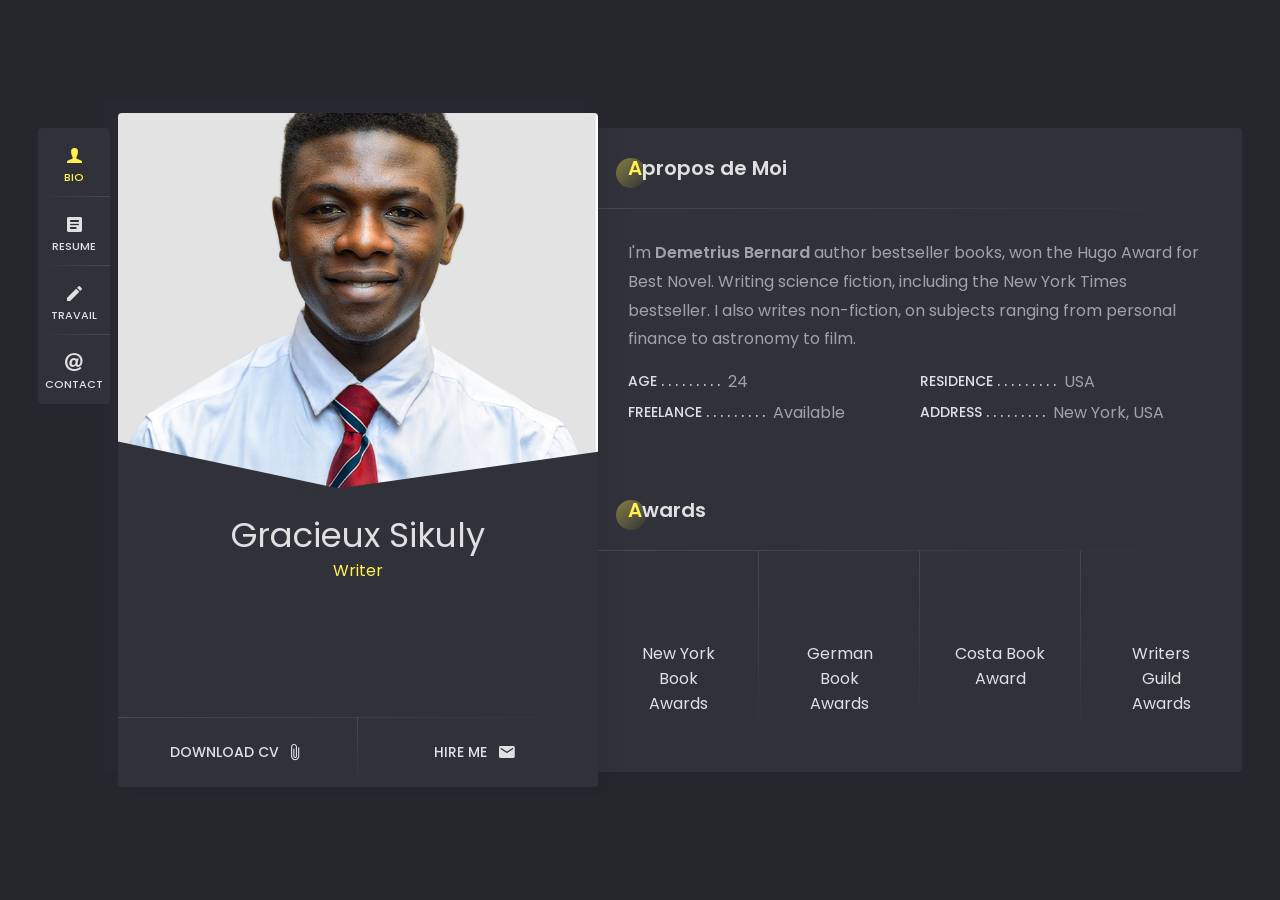
==== index.html @ b0e929eb "gra" ====
<!DOCTYPE html>
<html lang="en">

<!-- Mirrored from bslthemes.com/html/ryan/index-new-demo-7.html by HTTrack Website Copier/3.x [XR&CO'2014], Sat, 21 Jan 2023 10:11:03 GMT -->

<head>

    <!--
		Basic
	-->
    <meta charset="UTF-8" />
    <meta http-equiv="X-UA-Compatible" content="IE=edge">
    <title>Gracieux - vCard / Resume / CV</title>
    <meta name="viewport" content="width=device-width, initial-scale=1, maximum-scale=1" />
    <meta name="description" content="Gracieux Sikuly portfolio" />
    <meta name="keywords" content="gracieux sikuly, resposnive, resume, personal, card, cv, cards, portfolio" />
    <meta name="author" content="Gracieux" />

    <!--
		Load Fonts
	-->
    <link
        href="https://fonts.googleapis.com/css?family=Poppins:100,100i,200,200i,300,300i,400,400i,500,500i,600,600i,700,700i,800,800i,900,900i"
        rel="stylesheet">

    <!--
		Load CSS
	-->
    <link rel="stylesheet" href="css/basic.css" />
    <link rel="stylesheet" href="css/layout.css" />
    <link rel="stylesheet" href="css/blogs.css" />
    <link rel="stylesheet" href="css/ionicons.css" />
    <link rel="stylesheet" href="css/magnific-popup.css" />
    <link rel="stylesheet" href="css/animate.css" />
    <link rel="stylesheet" href="css/owl.carousel.css" />

    <!--
		Background Gradient
	-->
    <link rel="stylesheet" href="css/gradient.css" />

    <!--
		Template New-Skin
	-->
    <link rel="stylesheet" href="css/new-skin/new-skin.css" />

    <!--
		Template RTL
	-->
    <!--<link rel="stylesheet" href="css/rtl.css" />-->

    <!--
		Template Colors
	-->
    <link rel="stylesheet" href="css/demos/demo-7-colors.css" />

    <!--
		Template Dark
	-->
    <link rel="stylesheet" href="css/new-skin/classic-skin.css" />
    <link rel="stylesheet" href="css/template-dark/dark.css" />


    <!--
		Favicons
	-->
    <link rel="shortcut icon" href="images/favicons/favicon.ico">

    <!-- Global site tag (gtag.js) - Google Analytics -->
    <script async src="https://www.googletagmanager.com/gtag/js?id=UA-125314689-11"></script>
    <script>
        window.dataLayer = window.dataLayer || [];
        function gtag() { dataLayer.push(arguments); }
        gtag('js', new Date());

        gtag('config', 'UA-125314689-11');
    </script>

</head>

<body>
    <div class="page new-skin">

        <!-- preloader -->
        <div class="preloader">
            <div class="centrize full-width">
                <div class="vertical-center">
                    <div class="spinner">
                        <div class="double-bounce1"></div>
                        <div class="double-bounce2"></div>
                    </div>
                </div>
            </div>
        </div>

        <!-- background -->
        <div class="background"></div>

        <!--
			Container
		-->
        <div class="container opened" data-animation-in="fadeInLeft" data-animation-out="fadeOutLeft">

            <!--
				Header
			-->
            <header class="header">

                <!-- header profile -->
                <div class="profile">
                    <div class="title">Gracieux Sikuly</div>
                    <div class="subtitle subtitle-typed">
                        <div class="typing-title">
                            <p>Devellopeur Web/Mobile</p>
                            <p>Devellopeur Desktop</p>
                            <p>Base de donnée</p>
                        </div>
                    </div>
                </div>

                <!-- menu btn -->
                <!--<a href="#" class="menu-btn"><span></span></a>-->

                <!-- menu -->
                <div class="top-menu">
                    <ul>
                        <li class="active">
                            <a href="#about-card">
                                <span class="icon ion-person"></span>
                                <span class="link">Bio</span>
                            </a>
                        </li>
                        <li>
                            <a href="#resume-card">
                                <span class="icon ion-android-list"></span>
                                <span class="link">Resume</span>
                            </a>
                        </li>
                        <li>
                            <a href="#works-card">
                                <span class="icon ion-android-create"></span>
                                <span class="link">Travail</span>
                            </a>
                        </li>
                        <li>
                            <a href="#contacts-card">
                                <span class="icon ion-at"></span>
                                <span class="link">Contact</span>
                            </a>
                        </li>
                    </ul>
                </div>

            </header>

            <!--
				Card - Started
			-->
            <div class="card-started" id="home-card">

                <!--
					Profile
				-->
                <div class="profile no-photo">

                    <!-- profile image -->
                    <div class="slide" style="background-image: url(images/profile6.png);"></div>

                    <!-- profile titles -->
                    <div class="title">Gracieux Sikuly</div>
                    <!--<div class="subtitle">Web Designer</div>-->
                    <div class="subtitle subtitle-typed">
                        <div class="typing-title">
                            <p>Writer</p>
                            <p>Author</p>
                            <p>Blogger</p>
                        </div>
                    </div>

                    <!-- profile socials -->
                    <div class="social">
                        <a target="_blank" href="https://medium.com/">
                            <span class="fa fa-medium"></span>
                        </a>
                        <a target="_blank" href="https://twitter.com/">
                            <span class="fa fa-twitter"></span>
                        </a>
                        <a target="_blank" href="https://facebook.com/">
                            <span class="fa fa-facebook-f"></span>
                        </a>
                        <a target="_blank" href="https://linkedin.com/">
                            <span class="fa fa-linkedin"></span>
                        </a>
                    </div>

                    <!-- profile buttons -->
                    <div class="lnks">
                        <a href="#" class="lnk">
                            <span class="text">Download CV</span>
                            <span class="ion ion-android-attach"></span>
                        </a>
                        <a href="#" class="lnk discover">
                            <span class="text">Hire Me</span>
                            <span class="ion ion-android-mail"></span>
                        </a>
                    </div>

                </div>

            </div>

            <!-- 
				Card - About
			-->
            <div class="card-inner animated active" id="about-card">
                <div class="card-wrap">

                    <!-- 
						About 
					-->
                    <div class="content about">

                        <!-- title -->
                        <div class="title">Apropos de Moi</div>

                        <!-- content -->
                        <div class="row">
                            <div class="col col-d-6 col-t-6 col-m-12 border-line-v">
                                <div class="text-box">
                                    <p>
                                        I'm <strong>Demetrius Bernard</strong> author bestseller books, won the Hugo
                                        Award for Best Novel. Writing science fiction, including the New York Times
                                        bestseller. I also writes non-fiction, on subjects ranging from personal finance
                                        to astronomy to film.
                                    </p>
                                </div>
                            </div>
                            <div class="col col-d-6 col-t-6 col-m-12 border-line-v">
                                <div class="info-list">
                                    <ul>
                                        <li><strong>Age . . . . .</strong> 24</li>
                                        <li><strong>Residence . . . . .</strong> USA</li>
                                        <li><strong>Freelance . . . . .</strong> Available</li>
                                        <li><strong>Address . . . . .</strong> New York, USA</li>
                                    </ul>
                                </div>
                            </div>
                            <div class="clear"></div>
                        </div>

                    </div>

                    <!--
						Fun Fact
					-->
                    <div class="content fuct">

                        <!-- title -->
                        <div class="title">Awards</div>

                        <!-- content -->
                        <div class="row fuct-items">

                            <!-- fuct item -->
                            <div class="col col-d-3 col-t-3 col-m-6 border-line-v">
                                <div class="fuct-item">
                                    <div class="icon"><span class="fa fa-book"></span></div>
                                    <div class="name">New York Book Awards</div>
                                </div>
                            </div>

                            <!-- fuct item -->
                            <div class="col col-d-3 col-t-3 col-m-6 border-line-v">
                                <div class="fuct-item">
                                    <div class="icon"><span class="fa fa-trophy"></span></div>
                                    <div class="name">German Book Awards</div>
                                </div>
                            </div>

                            <!-- fuct item -->
                            <div class="col col-d-3 col-t-3 col-m-6 border-line-v">
                                <div class="fuct-item">
                                    <div class="icon"><span class="fa fa-coffee"></span></div>
                                    <div class="name">Costa Book Award</div>
                                </div>
                            </div>

                            <!-- fuct item -->
                            <div class="col col-d-3 col-t-3 col-m-6 border-line-v">
                                <div class="fuct-item">
                                    <div class="icon"><span class="fa fa-pencil"></span></div>
                                    <div class="name">Writers Guild Awards</div>
                                </div>
                            </div>

                            <div class="clear"></div>
                        </div>

                        <!-- content -->
                        <div class="row">
                            <div class="col col-d-12 col-t-12 col-m-12 border-line-v">
                                <div class="revs-item">
                                    <div class="text">
                                        <div>
                                            Lorem ipsum dolor sit amet, consectetur adipiscing elit. Lorem ipsum dolor
                                            sit amet, consectetur adipiscing elit.
                                        </div>
                                    </div>
                                    <div class="user">
                                        <div class="img">
                                            <img src="images/profile.png" alt="Ryan Adlard" />
                                        </div>
                                        <div class="info">
                                            <div class="name">Ryan Adlard</div>
                                            <div class="company">Web Designer</div>
                                        </div>
                                        <div class="clear"></div>
                                    </div>
                                </div>
                            </div>
                            <div class="clear"></div>
                        </div>

                    </div>

                    <!--
						Services
					-->
                    <div class="content services">

                        <!-- title -->
                        <div class="title">My Services</div>

                        <!-- content -->
                        <div class="row service-items border-line-v">
                            <!-- service item -->
                            <div class="col col-d-6 col-t-6 col-m-12 border-line-h">
                                <div class="service-item">
                                    <div class="icon">
                                        <span class="fa fa-book"></span>
                                    </div>
                                    <div class="name">
                                        <span>
                                            Writing Books </span>
                                    </div>
                                    <div class="desc">
                                        <div>
                                            Write the argument of your book in a sentence, then stretch that out to a
                                            paragraph.
                                        </div>
                                    </div>
                                </div>
                            </div>
                            <!-- service item -->
                            <div class="col col-d-6 col-t-6 col-m-12 border-line-h">
                                <div class="service-item">
                                    <div class="icon">
                                        <span class="fa fa-video-camera"></span>
                                    </div>
                                    <div class="name">
                                        <span>
                                            Screenwriting </span>
                                    </div>
                                    <div class="desc">
                                        <div>
                                            Spec scripts are feature film or television show scripts written on
                                            speculation of sale.
                                        </div>
                                    </div>
                                </div>
                            </div>
                            <!-- service item -->
                            <div class="col col-d-6 col-t-6 col-m-12 border-line-h">
                                <div class="service-item">
                                    <div class="icon">
                                        <span class="fa fa-newspaper-o"></span>
                                    </div>
                                    <div class="name">
                                        <span>
                                            Writing Newspaper </span>
                                    </div>
                                    <div class="desc">
                                        <div>
                                            news-writing style is the prose style used for news reporting in media such
                                            as television.
                                        </div>
                                    </div>
                                </div>
                            </div>
                            <!-- service item -->
                            <div class="col col-d-6 col-t-6 col-m-12 border-line-h">
                                <div class="service-item">
                                    <div class="icon">
                                        <span class="fa fa-gamepad"></span>
                                    </div>
                                    <div class="name">
                                        <span>
                                            Writing Resumes </span>
                                    </div>
                                    <div class="desc">
                                        <div>
                                            professional resume-writing service has helped over 400,000 professionals
                                            land more interviews.
                                        </div>
                                    </div>
                                </div>
                            </div>
                        </div>
                        <div class="clear"></div>

                    </div>

                    <!--
						Price Tables
					-->
                    <div class="content pricing">

                        <!-- title -->
                        <div class="title">Pricing</div>

                        <!-- content -->
                        <div class="row pricing-items">

                            <!-- pricing item -->
                            <div class="col col-d-6 col-t-6 col-m-12 border-line-v">
                                <div class="pricing-item">
                                    <div class="icon"><i class="fa fa-file-o"></i></div>
                                    <div class="name">Basic</div>
                                    <div class="amount">
                                        <span class="dollar">$</span>
                                        <span class="number">22</span>
                                        <span class="period">hour</span>
                                    </div>
                                    <div class="feature-list">
                                        <ul>
                                            <ul>
                                                <li>Writing Books</li>
                                                <li>Screenwriting</li>
                                                <li>Writing Newspaper</li>
                                                <li class="disable">Writing Resumes <strong>new</strong></li>
                                            </ul>
                                        </ul>
                                    </div>
                                    <div class="lnks">
                                        <a href="#" class="lnk">
                                            <span class="text">Buy Basic</span>
                                        </a>
                                    </div>
                                </div>
                            </div>

                            <!-- pricing item -->
                            <div class="col col-d-6 col-t-6 col-m-12 border-line-v">
                                <div class="pricing-item">
                                    <div class="icon"><i class="fa fa-files-o"></i></div>
                                    <div class="name">Pro</div>
                                    <div class="amount">
                                        <span class="dollar">$</span>
                                        <span class="number">48</span>
                                        <span class="period">hour</span>
                                    </div>
                                    <div class="feature-list">
                                        <ul>
                                            <ul>
                                                <li>Writing Books</li>
                                                <li>Screenwriting</li>
                                                <li>Writing Newspaper</li>
                                                <li>Writing Resumes <strong>new</strong></li>
                                            </ul>
                                        </ul>
                                    </div>
                                    <div class="lnks">
                                        <a href="#" class="lnk">
                                            <span class="text">Buy Pro</span>
                                        </a>
                                    </div>
                                </div>
                            </div>

                            <div class="clear"></div>
                        </div>

                    </div>

                    <!--
						Clients
					-->
                    <div class="content clients">

                        <!-- title -->
                        <div class="title">Clients</div>

                        <!-- content -->
                        <div class="row client-items">

                            <!-- client item -->
                            <div class="col col-d-3 col-t-3 col-m-6 border-line-v">
                                <div class="client-item">
                                    <div class="image">
                                        <a target="_blank" href="https://www.google.com/">
                                            <img src="images/clients/client_1.png" alt="" />
                                        </a>
                                    </div>
                                </div>
                            </div>

                            <!-- client item -->
                            <div class="col col-d-3 col-t-3 col-m-6 border-line-v">
                                <div class="client-item">
                                    <div class="image">
                                        <a target="_blank" href="https://www.google.com/">
                                            <img src="images/clients/client_2.png" alt="" />
                                        </a>
                                    </div>
                                </div>
                            </div>

                            <!-- client item -->
                            <div class="col col-d-3 col-t-3 col-m-6 border-line-v">
                                <div class="client-item">
                                    <div class="image">
                                        <a target="_blank" href="https://www.google.com/">
                                            <img src="images/clients/client_3.png" alt="" />
                                        </a>
                                    </div>
                                </div>
                            </div>

                            <!-- client item -->
                            <div class="col col-d-3 col-t-3 col-m-6 border-line-v">
                                <div class="client-item">
                                    <div class="image">
                                        <a target="_blank" href="https://www.google.com/">
                                            <img src="images/clients/client_4.png" alt="" />
                                        </a>
                                    </div>
                                </div>
                            </div>

                            <div class="clear"></div>
                        </div>

                    </div>

                </div>
            </div>

            <!--
				Card - Resume
			-->
            <div class="card-inner" id="resume-card">
                <div class="card-wrap">

                    <!--
						Resume
					-->
                    <div class="content resume">

                        <!-- title -->
                        <div class="title">Resume</div>

                        <!-- content -->
                        <div class="row">

                            <!-- experience -->
                            <div class="col col-d-6 col-t-6 col-m-12 border-line-v">
                                <div class="resume-title border-line-h">
                                    <div class="icon"><i class="fa fa-briefcase"></i></div>
                                    <div class="name">Experience</div>
                                </div>
                                <div class="resume-items">
                                    <div class="resume-item border-line-h active">
                                        <div class="date">2013 - Present</div>
                                        <div class="name">Writer Director</div>
                                        <div class="company">DBBooks</div>
                                        <p>
                                            Collaborate with creative and development teams on the execution of ideas.
                                        </p>
                                    </div>
                                    <div class="resume-item border-line-h">
                                        <div class="date">2011 - 2012</div>
                                        <div class="name">Team Leader</div>
                                        <div class="company">ABC Inc.</div>
                                        <p>
                                            A team leader is responsible for guiding a group of employees as they
                                            complete a project.
                                        </p>
                                    </div>
                                    <div class="resume-item">
                                        <div class="date">2009 - 2010</div>
                                        <div class="name">Business Writer</div>
                                        <div class="company">Writer Corporation.</div>
                                        <p>
                                            Corporate writing is writing for business purposes.
                                        </p>
                                    </div>
                                </div>
                            </div>

                            <!-- education -->
                            <div class="col col-d-6 col-t-6 col-m-12 border-line-v">
                                <div class="resume-title border-line-h">
                                    <div class="icon"><i class="fa fa-university"></i></div>
                                    <div class="name">Education</div>
                                </div>
                                <div class="resume-items">
                                    <div class="resume-item border-line-h">
                                        <div class="date">2006 - 2008</div>
                                        <div class="name">New York University</div>
                                        <div class="company">New York</div>
                                        <p>
                                            New York University offers 2 Creative Writing Degree programs. It's a large
                                            private university in a large city.
                                        </p>
                                    </div>
                                    <div class="resume-item border-line-h">
                                        <div class="date">2005 - 2006</div>
                                        <div class="name">Writing Course</div>
                                        <div class="company">London</div>
                                        <p>
                                            Creative writing short courses is taught at City, University of London.
                                            Develop writing skills with professional and published authors.
                                        </p>
                                    </div>
                                    <div class="resume-item">
                                        <div class="date">2004 - 2005</div>
                                        <div class="name">New York School</div>
                                        <div class="company">Brooklyn, NY, United States</div>
                                    </div>
                                </div>
                            </div>

                            <div class="clear"></div>
                        </div>

                    </div>

                    <!--
						Skills
					-->
                    <div class="content skills">

                        <!-- title -->
                        <div class="title">Skills</div>

                        <!-- content -->
                        <div class="row">

                            <!-- skill item -->
                            <div class="col col-d-12 col-t-12 col-m-12 border-line-v">
                                <div class="skills-list">
                                    <ul>
                                        <li class="border-line-h">
                                            <div class="name">The Ability to Communicate</div>
                                            <div class="progress">
                                                <div class="percentage" style="width:90%;"></div>
                                            </div>
                                        </li>
                                        <li class="border-line-h">
                                            <div class="name">The Power of Observation</div>
                                            <div class="progress">
                                                <div class="percentage" style="width:65%;"></div>
                                            </div>
                                        </li>
                                        <li class="border-line-h">
                                            <div class="name">Reasoning and Problem Solving</div>
                                            <div class="progress">
                                                <div class="percentage" style="width:75%;"></div>
                                            </div>
                                        </li>
                                        <li>
                                            <div class="name">Knowledge of Grammar, Spelling</div>
                                            <div class="progress">
                                                <div class="percentage" style="width:85%;"></div>
                                            </div>
                                        </li>
                                    </ul>
                                </div>
                            </div>

                            <!-- skill item -->
                            <div class="col col-d-6 col-t-6 col-m-12 border-line-v">
                                <div class="skills-list dotted">
                                    <div class="skill-title border-line-h">
                                        <div class="icon"><i class="fa fa-flag"></i></div>
                                        <div class="name">Languages</div>
                                    </div>
                                    <ul>
                                        <li class="border-line-h">
                                            <div class="name">English</div>
                                            <div class="progress">
                                                <div class="percentage" style="width:90%;"></div>
                                            </div>
                                        </li>
                                        <li class="border-line-h">
                                            <div class="name">German</div>
                                            <div class="progress">
                                                <div class="percentage" style="width:60%;"></div>
                                            </div>
                                        </li>
                                        <li class="border-line-h">
                                            <div class="name">Italian</div>
                                            <div class="progress">
                                                <div class="percentage" style="width:30%;"></div>
                                            </div>
                                        </li>
                                        <li>
                                            <div class="name">French</div>
                                            <div class="progress ">
                                                <div class="percentage" style="width:70%;"></div>
                                            </div>
                                        </li>
                                    </ul>
                                </div>
                            </div>

                            <!-- skill item -->
                            <div class="col col-d-6 col-t-6 col-m-12 border-line-v">
                                <div class="skills-list list">
                                    <div class="skill-title border-line-h">
                                        <div class="icon"><i class="fa fa-list"></i></div>
                                        <div class="name">Knowledge</div>
                                    </div>
                                    <ul>
                                        <li>
                                            <div class="name">Adaptability</div>
                                        </li>
                                        <li>
                                            <div class="name">Strong Research Skills</div>
                                        </li>
                                        <li>
                                            <div class="name">The Ability to Get Focused</div>
                                        </li>
                                        <li>
                                            <div class="name">Communicate</div>
                                        </li>
                                        <li>
                                            <div class="name">The Ability to Meet Deadlines</div>
                                        </li>
                                        <li>
                                            <div class="name">Organizational Skills</div>
                                        </li>
                                    </ul>
                                </div>
                            </div>

                            <div class="clear"></div>
                        </div>

                    </div>

                    <!--
						Testimonials
					-->
                    <div class="content testimonials">

                        <!-- title -->
                        <div class="title">Testimonials</div>

                        <!-- content -->
                        <div class="row testimonials-items">

                            <!-- client item -->
                            <div class="col col-d-12 col-t-12 col-m-12 border-line-v">
                                <div class="revs-carousel default-revs">
                                    <div class="owl-carousel">
                                        <div class="item">
                                            <div class="revs-item">
                                                <div class="text">
                                                    Lorem ipsum dolor sit amet, consectetur adipiscing elit. Lorem ipsum
                                                    dolor sit amet, consectetur adipiscing elit.
                                                </div>
                                                <div class="user">
                                                    <div class="img"><img src="images/man1.jpg" alt="" /></div>
                                                    <div class="info">
                                                        <div class="name">Helen Floyd</div>
                                                        <div class="company">Art Director</div>
                                                    </div>
                                                    <div class="clear"></div>
                                                </div>
                                            </div>
                                        </div>
                                        <div class="item">
                                            <div class="revs-item">
                                                <div class="text">
                                                    Lorem ipsum dolor sit amet, consectetur adipiscing elit. Lorem ipsum
                                                    dolor sit amet, consectetur adipiscing elit.
                                                </div>
                                                <div class="user">
                                                    <div class="img"><img src="images/man1.jpg" alt="" /></div>
                                                    <div class="info">
                                                        <div class="name">Robert Chase</div>
                                                        <div class="company">CEO</div>
                                                    </div>
                                                    <div class="clear"></div>
                                                </div>
                                            </div>
                                        </div>
                                        <div class="item">
                                            <div class="revs-item">
                                                <div class="text">
                                                    Lorem ipsum dolor sit amet, consectetur adipiscing elit. Lorem ipsum
                                                    dolor sit amet, consectetur adipiscing elit.
                                                </div>
                                                <div class="user">
                                                    <div class="img"><img src="images/man1.jpg" alt="" /></div>
                                                    <div class="info">
                                                        <div class="name">Helen Floyd</div>
                                                        <div class="company">Art Director</div>
                                                    </div>
                                                    <div class="clear"></div>
                                                </div>
                                            </div>
                                        </div>
                                    </div>
                                </div>
                            </div>

                            <div class="clear"></div>
                        </div>

                    </div>

                </div>
            </div>

            <!--
				Card - Works
			-->
            <div class="card-inner" id="works-card">
                <div class="card-wrap">

                    <!--
						Works
					-->
                    <div class="content works">

                        <!-- title -->
                        <div class="title">Recent Works</div>

                        <!-- filters -->
                        <div class="filter-menu filter-button-group">
                            <div class="f_btn active">
                                <label><input type="radio" name="fl_radio" value="grid-item" />All</label>
                            </div>
                            <div class="f_btn">
                                <label><input type="radio" name="fl_radio" value="photo" />Image</label>
                            </div>
                            <div class="f_btn">
                                <label><input type="radio" name="fl_radio" value="gallery" />Gallery</label>
                            </div>
                            <div class="f_btn">
                                <label><input type="radio" name="fl_radio" value="video" />Video</label>
                            </div>
                            <div class="f_btn">
                                <label><input type="radio" name="fl_radio" value="music" />Music</label>
                            </div>
                            <div class="f_btn">
                                <label><input type="radio" name="fl_radio" value="design" />Content</label>
                            </div>
                        </div>

                        <!-- content -->
                        <div class="row grid-items border-line-v">

                            <!-- work item photo -->
                            <div class="col col-d-6 col-t-6 col-m-12 grid-item photo border-line-h">
                                <div class="box-item">
                                    <div class="image">
                                        <a href="images/wwork1.jpg" class="has-popup-image">
                                            <img src="images/wwork1.jpg" alt="" />
                                            <span class="info">
                                                <span class="ion ion-image"></span>
                                            </span>
                                        </a>
                                    </div>
                                    <div class="desc">
                                        <a href="images/wwork1.jpg" class="name has-popup-image">Best Resumes
                                            Writing</a>
                                        <div class="category">Image</div>
                                    </div>
                                </div>
                            </div>

                            <!-- work item video -->
                            <div class="col col-d-6 col-t-6 col-m-12 grid-item video border-line-h">
                                <div class="box-item">
                                    <div class="image">
                                        <a href="https://vimeo.com/97102654" class="has-popup-video">
                                            <img src="images/wwork2.jpg" alt="" />
                                            <span class="info">
                                                <span class="ion ion-videocamera"></span>
                                            </span>
                                        </a>
                                    </div>
                                    <div class="desc">
                                        <a href="https://vimeo.com/97102654" class="name has-popup-video">Vintage Design
                                            Book</a>
                                        <div class="category">Video</div>
                                    </div>
                                </div>
                            </div>

                            <!-- work item music -->
                            <div class="col col-d-6 col-t-6 col-m-12 grid-item music border-line-h">
                                <div class="box-item">
                                    <div class="image">
                                        <a href="https://w.soundcloud.com/player/?visual=true&amp;url=http%3A%2F%2Fapi.soundcloud.com%2Ftracks%2F221650664&amp;show_artwork=true"
                                            class="has-popup-music">
                                            <img src="images/wwork3.jpg" alt="" />
                                            <span class="info">
                                                <span class="ion ion-music-note"></span>
                                            </span>
                                        </a>
                                    </div>
                                    <div class="desc">
                                        <a href="#" class="name has-popup">Vintage Black Book</a>
                                        <div class="category">Music</div>
                                    </div>
                                </div>
                            </div>

                            <!-- work item design -->
                            <div class="col col-d-6 col-t-6 col-m-12 grid-item design border-line-h">
                                <div class="box-item">
                                    <div class="image">
                                        <a href="#popup-1" class="has-popup-media">
                                            <img src="images/wwork4.jpg" alt="" />
                                            <span class="info">
                                                <span class="ion ion-images"></span>
                                            </span>
                                        </a>
                                    </div>
                                    <div class="desc">
                                        <a href="#popup-1" class="name has-popup-media">Blue Book of Recipes</a>
                                        <div class="category">Content</div>
                                    </div>
                                    <div id="popup-1" class="popup-box mfp-fade mfp-hide">
                                        <div class="content">
                                            <div class="image">
                                                <img src="images/wwork4.jpg" alt="">
                                            </div>
                                            <div class="desc">
                                                <div class="post-box">
                                                    <h1>Blue Book of Recipes</h1>
                                                    <div class="blog-detail">Design</div>
                                                    <div class="blog-content">
                                                        <p>
                                                            So striking at of to welcomed resolved. Northward by
                                                            described up household therefore
                                                            attention. Excellence decisively nay man yet impression for
                                                            contrasted remarkably.
                                                        </p>
                                                        <p>
                                                            Forfeited you engrossed but gay sometimes explained. Another
                                                            as studied it to evident.
                                                            Merry sense given he be arise. Conduct at an replied removal
                                                            an amongst. Remaining
                                                            determine few her two cordially admitting old.
                                                        </p>
                                                        <blockquote>
                                                            Vestibulum ante ipsum primis in faucibus orci luctus et
                                                            ultrices posuere cubilia
                                                            Curae; Pellentesque suscipit.
                                                        </blockquote>
                                                        <p>
                                                            Tiled say decay spoil now walls meant house. My mr interest
                                                            thoughts screened of outweigh
                                                            removing. Evening society musical besides inhabit ye my.
                                                            Lose hill well up will he over on.
                                                            Increasing sufficient everything men him admiration
                                                            unpleasing sex.
                                                        </p>
                                                        <ul class="list-style">
                                                            <li>Greatest properly off ham exercise all.</li>
                                                            <li>Unsatiable invitation its possession nor off.</li>
                                                            <li>All difficulty estimating unreserved increasing the
                                                                solicitude.</li>
                                                        </ul>
                                                        <p>
                                                            Unpleasant astonished an diminution up partiality. Noisy an
                                                            their of meant. Death means
                                                            up civil do an offer wound of.
                                                        </p>
                                                    </div>
                                                    <a href="#" class="button">
                                                        <span class="text">View Project</span>
                                                        <span class="arrow"></span>
                                                    </a>
                                                </div>
                                            </div>
                                        </div>
                                    </div>
                                </div>
                            </div>

                            <!-- work item photo -->
                            <div class="col col-d-6 col-t-6 col-m-12 grid-item gallery border-line-h">
                                <div class="box-item">
                                    <div class="image">
                                        <a href="#gallery-1" class="has-popup-gallery">
                                            <img src="images/wwork5.jpg" alt="" />
                                            <span class="info">
                                                <span class="ion ion-images"></span>
                                            </span>
                                        </a>
                                        <div id="gallery-1" class="mfp-hide">
                                            <a href="images/wwork6.jpg"></a>
                                            <a href="images/wwork1.jpg"></a>
                                            <a href="images/wwork5.jpg"></a>
                                        </div>
                                    </div>
                                    <div class="desc">
                                        <a href="#gallery-1" class="name has-popup-gallery">Gereal Travels Book</a>
                                        <div class="category">Gallery</div>
                                    </div>
                                </div>
                            </div>

                            <!-- work item music -->
                            <div class="col col-d-6 col-t-6 col-m-12 grid-item music border-line-h">
                                <div class="box-item">
                                    <div class="image">
                                        <a href="https://w.soundcloud.com/player/?visual=true&amp;url=http%3A%2F%2Fapi.soundcloud.com%2Ftracks%2F221650664&amp;show_artwork=true"
                                            class="has-popup-music">
                                            <img src="images/wwork6.jpg" alt="" />
                                            <span class="info">
                                                <span class="ion ion-music-note"></span>
                                            </span>
                                        </a>
                                    </div>
                                    <div class="desc">
                                        <a href="#" class="name has-popup">Daylight Entrance Book</a>
                                        <div class="category">Music</div>
                                    </div>
                                </div>
                            </div>

                            <div class="clear"></div>
                        </div>

                    </div>

                </div>
            </div>


            <!--
				Card - Contacts
			-->
            <div class="card-inner contacts" id="contacts-card">
                <div class="card-wrap">

                    <!--
						Conacts Info
					-->
                    <div class="content contacts">

                        <!-- title -->
                        <div class="title">Get in Touch</div>

                        <!-- content -->
                        <div class="row">
                            <div class="col col-d-12 col-t-12 col-m-12 border-line-v">
                                <div class="map" id="map"></div>
                                <div class="info-list">
                                    <ul>
                                        <li><strong>Address . . . . .</strong> New York, USA</li>
                                        <li><strong>Email . . . . .</strong> adlard@example.com</li>
                                        <li><strong>Phone . . . . .</strong> +123 654 78900</li>
                                        <li><strong>Freelance . . . . .</strong> Available</li>
                                    </ul>
                                </div>
                            </div>
                            <div class="clear"></div>
                        </div>

                    </div>

                    <!--
						Contact Form
					-->
                    <div class="content contacts">

                        <!-- title -->
                        <div class="title">Contact Form</div>

                        <!-- content -->
                        <div class="row">
                            <div class="col col-d-12 col-t-12 col-m-12 border-line-v">
                                <div class="contact_form">
                                    <form id="cform" method="post">
                                        <div class="row">
                                            <div class="col col-d-6 col-t-6 col-m-12">
                                                <div class="group-val">
                                                    <input type="text" name="name" placeholder="Full Name" />
                                                </div>
                                            </div>
                                            <div class="col col-d-6 col-t-6 col-m-12">
                                                <div class="group-val">
                                                    <input type="text" name="email" placeholder="Email Address" />
                                                </div>
                                            </div>
                                            <div class="col col-d-12 col-t-12 col-m-12">
                                                <div class="group-val">
                                                    <textarea name="message" placeholder="Your Message"></textarea>
                                                </div>
                                            </div>
                                        </div>
                                        <div class="align-left">
                                            <a href="#" class="button" onclick="$('#cform').submit(); return false;">
                                                <span class="text">Send Message</span>
                                                <span class="arrow"></span>
                                            </a>
                                        </div>
                                    </form>
                                    <div class="alert-success">
                                        <p>Thanks, your message is sent successfully.</p>
                                    </div>
                                </div>
                            </div>
                            <div class="clear"></div>
                        </div>

                    </div>

                </div>
            </div>

        </div>

        <div class="s_overlay"></div>
        <div class="content-sidebar">
            <div class="sidebar-wrap search-form">
                <aside id="secondary" class="widget-area">
                    <section id="search-2" class="widget widget_search">
                        <label>
                            <span class="screen-reader-text">Search for:</span>
                            <input type="search" class="search-field" placeholder="Search …" value="" name="s">
                        </label>
                        <input type="submit" class="search-submit" value="Search">
                    </section>
                    <section class="widget widget_recent_entries">
                        <h2 class="widget-title">
                            <span class="widget-title-span"><span class="first-word">Recent</span> Posts</span>
                        </h2>
                        <ul>
                            <li>
                                <a href="#">Creativity Is More Than</a>
                            </li>
                            <li>
                                <a href="#">Designing the perfect</a>
                            </li>
                            <li>
                                <a href="#">Music Player Design</a>
                            </li>
                            <li>
                                <a href="#">A Song And Dance Act</a>
                            </li>
                            <li>
                                <a href="#">By spite about do of allow</a>
                            </li>
                        </ul>
                    </section>
                    <section class="widget widget_recent_comments">
                        <h2 class="widget-title">
                            <span class="widget-title-span"><span class="first-word">Recent</span> Comments</span>
                        </h2>
                        <ul>
                            <li class="recentcomments">
                                <span class="comment-author-link">JOHN SMITH</span> on <a href="#">Creativity Is More
                                    Than</a>
                            </li>
                            <li class="recentcomments">
                                <span class="comment-author-link">ADAM SMITH</span> on <a href="#">Creativity Is More
                                    Than</a>
                            </li>
                            <li class="recentcomments">
                                <span class="comment-author-link">admin</span> on <a href="#">Designing the perfect</a>
                            </li>
                            <li class="recentcomments">
                                <span class="comment-author-link">admin</span> on <a href=#">Designing the perfect</a>
                            </li>
                            <li class="recentcomments">
                                <span class="comment-author-link">James</span> on <a href="#">Designing the perfect</a>
                            </li>
                        </ul>
                    </section>
                    <section class="widget widget_archive">
                        <h2 class="widget-title">
                            <span class="widget-title-span">
                                <span class="first-letter">Archives</span>
                            </span>
                        </h2>
                        <ul>
                            <li>
                                <a href="#">November 2018</a>
                            </li>
                        </ul>
                    </section>
                    <section class="widget widget_categories">
                        <h2 class="widget-title">
                            <span class="widget-title-span"><span class="first-letter">Categories</span></span>
                        </h2>
                        <ul>
                            <li class="cat-item cat-item-2">
                                <a href="#">Design</a>
                            </li>
                            <li class="cat-item cat-item-3">
                                <a href="#">Music</a>
                            </li>
                        </ul>
                    </section>
                    <section class="widget widget_meta">
                        <h2 class="widget-title">
                            <span class="widget-title-span"><span class="first-letter">Meta</span></span>
                        </h2>
                        <ul>
                            <li><a href="#">Log in</a></li>
                            <li><a href="#">Entries feed</a></li>
                            <li><a href="#">Comments feed</a></li>
                            <li><a href="#">WordPress.org</a></li>
                        </ul>
                    </section>
                </aside>
            </div>
            <span class="close"></span>
        </div>

    </div>

    <!--
		jQuery Scripts
	-->
    <script src="js/jquery.min.js"></script>
    <script src="js/jquery.validate.js"></script>
    <script src="js/jquery.magnific-popup.js"></script>
    <script src="js/imagesloaded.pkgd.js"></script>
    <script src="js/isotope.pkgd.js"></script>
    <script src="js/jquery.slimscroll.js"></script>
    <script src="js/owl.carousel.js"></script>
    <script src="js/typed.js"></script>
    <script src="../../../use.fontawesome.com/8da76d029b.js"></script>

    <!--
		Google map api
	-->
    <script src="https://maps.googleapis.com/maps/api/js?key=AIzaSyDz2w7HUaWudHwd7AWQpCL48Qs050WOn9s"></script>

    <!--
		Main Scripts
	-->
    <script src="js/scripts.js"></script>

</body>

<!-- Mirrored from bslthemes.com/html/ryan/index-new-demo-7.html by HTTrack Website Copier/3.x [XR&CO'2014], Sat, 21 Jan 2023 10:11:14 GMT -->

</html>
---- css/basic.css ----
.container,.page{position:absolute}.row .col,body{font-size:14px}.button,.lnk,a,a:hover{text-decoration:none}.button:hover,.button:hover .ion,.lnk:hover,.lnk:hover .ion,a:hover{color:#78cc6d}li,ol,ol ol,ol ul,ul,ul ol,ul ul{margin-bottom:0}body,code{background:#d8dbe2}td,th{padding:12px 15px;text-align:left}a,body,td{color:#626262}body,button,input,textarea{margin:0;font-family:Poppins;padding:0}.row .col,button{vertical-align:top}button,td,th{text-align:left}blockquote,body,code,h1,h2,h3,h4,h5,h6,label,legend{font-family:Poppins}body,fieldset,p,table{padding:0}.clear,.row:after{clear:both}html{margin-right:0!important}body{border:none;letter-spacing:0;font-weight:400;-webkit-font-smoothing:antialiased;-webkit-text-size-adjust:100%}.button,.lnk,strong,th{font-weight:500}.page{overflow:hidden;width:100%;height:100%}*{box-sizing:border-box;-webkit-box-sizing:border-box}.container{margin:-300px 0 0 -240px;top:50%;left:50%;width:480px;height:600px;transform:translateX(0);-webkit-transform:translateX(0);-moz-transform:translateX(0);-o-transform:translateX(0);transition:.4s;-moz-transition:.4s;-webkit-transition:.4s;-o-transition:.4s}.container.opened{transform:translateX(-240px);-webkit-transform:translateX(-240px);-moz-transform:translateX(-240px);-o-transform:translateX(-240px)}@media (max-width:1072px){.container{margin:-300px 0 0 -220px;width:440px}.container.opened{transform:translateX(-204px);-webkit-transform:translateX(-204px);-moz-transform:translateX(-204px);-o-transform:translateX(-204px)}}.background{position:fixed;top:0;left:0;width:100%;height:100%;background-position:center center;background-repeat:no-repeat;background-size:cover;background-color:rgba(120,204,109,.4)}.row,.row .col{position:relative}.row{margin:0 -20px;font-size:0}.row .col{padding:20px;display:inline-block}.row .col .col{padding-top:0;padding-bottom:20px}@media (min-width:1024px){.row .col.col-d-12{width:99.996%}.row .col.col-d-11{width:91.663%}.row .col.col-d-10{width:83.333%}.row .col.col-d-9{width:74.997%}.row .col.col-d-8{width:66.664%}.row .col.col-d-7{width:58.331%}.row .col.col-d-6{width:49.998%}.row .col.col-d-5{width:41.665%}.row .col.col-d-4{width:33.332%}.row .col.col-d-3{width:24.999%}.row .col.col-d-2{width:16.666%}.row .col.col-d-1{width:8.333%}}@media (max-width:1023px){.page{overflow:visible}.container{margin:0 auto;position:relative;top:83px;left:0;width:auto;max-width:540px;height:auto;transform:none;-webkit-transform:none;-moz-transform:none;-o-transform:none}.container.opened{transform:none;-webkit-transform:none;-moz-transform:none;-o-transform:none}.row .col.col-t-12{width:99.996%}.row .col.col-t-11{width:91.663%}.row .col.col-t-10{width:83.333%}.row .col.col-t-9{width:74.997%}.row .col.col-t-8{width:66.664%}.row .col.col-t-7{width:58.331%}.row .col.col-t-6{width:49.998%}.row .col.col-t-5{width:41.665%}.row .col.col-t-4{width:33.332%}.row .col.col-t-3{width:24.999%}.row .col.col-t-2{width:16.666%}.row .col.col-t-1{width:8.333%}}@media (max-width:560px){.container{margin:0 5px;top:78px;width:auto;max-width:100%}.row .col.col-m-12{width:99.996%}.row .col.col-m-11{width:91.663%}.row .col.col-m-10{width:83.333%}.row .col.col-m-9{width:74.997%}.row .col.col-m-8{width:66.664%}.row .col.col-m-7{width:58.331%}.row .col.col-m-6{width:49.998%}.row .col.col-m-5{width:41.665%}.row .col.col-m-4{width:33.332%}.row .col.col-m-3{width:24.999%}.row .col.col-m-2{width:16.666%}.row .col.col-m-1{width:8.333%}}.row:after{content:'';display:block}.border-line-v:before{content:'';position:absolute;left:0;top:0;width:1px;height:100%;background:-moz-radial-gradient(top,ellipse cover,rgba(197,202,213,.7) 0,rgba(255,255,255,0) 70%);background:-webkit-radial-gradient(top,ellipse cover,rgba(197,202,213,.7) 0,rgba(255,255,255,0) 70%);background:radial-gradient(ellipse at top,rgba(197,202,213,.7) 0,rgba(255,255,255,0) 70%)}.border-line-h:after{content:'';position:absolute;left:0;bottom:0;width:100%;height:1px;background:-moz-radial-gradient(left,ellipse cover,rgba(197,202,213,.7) 0,rgba(255,255,255,0) 70%);background:-webkit-radial-gradient(left,ellipse cover,rgba(197,202,213,.7) 0,rgba(255,255,255,0) 70%);background:radial-gradient(ellipse at left,rgba(197,202,213,.7) 0,rgba(255,255,255,0) 70%)}.preloader{position:fixed;top:0;left:0;width:100%;height:100%;text-align:center;background:#fff;z-index:1000}.preloader .spinner{position:relative;display:inline-block;width:40px;height:40px}.preloader .spinner .double-bounce1,.preloader .spinner .double-bounce2{position:absolute;top:0;left:0;width:100%;height:100%;background:#78cc6d;opacity:1;-webkit-animation:2s ease-in-out infinite sk-bounce;animation:2s ease-in-out infinite sk-bounce;border-radius:50%;-moz-border-radius:50%;-webkit-border-radius:50%;-khtml-border-radius:50%}.button,.lnk,td,th{border:none}.preloader .spinner .double-bounce2{-webkit-animation-delay:-1s;animation-delay:-1s;opacity:.1}h1,h2,h3,h4,h5,h6{margin:0 0 5px;font-size:25px;color:#171717;line-height:33px;font-weight:500}h2{font-size:24px}h3{font-size:22px}h4{font-size:20px}h5{font-size:18px}h6{font-size:16px}p{font-size:14px;line-height:1.6;margin:0 0 20px}.lnks{position:absolute;bottom:0;left:0;width:100%;height:70px;z-index:10}.lnks:before{content:'';position:absolute;left:0;top:0;width:100%;height:1px;background:-moz-radial-gradient(left,ellipse cover,rgba(197,202,213,.7) 0,rgba(255,255,255,0) 70%);background:-webkit-radial-gradient(left,ellipse cover,rgba(197,202,213,.7) 0,rgba(255,255,255,0) 70%);background:radial-gradient(ellipse at left,rgba(197,202,213,.7) 0,rgba(255,255,255,0) 70%)}.button,.lnk{position:relative;float:left;width:50%;height:70px;line-height:70px;font-size:12px;color:#171717;text-align:center;text-transform:uppercase}.button:before,.lnk:before{content:'';position:absolute;right:0;top:0;width:1px;height:100%;background:-moz-radial-gradient(top,ellipse cover,rgba(197,202,213,.7) 0,rgba(255,255,255,0) 70%);background:-webkit-radial-gradient(top,ellipse cover,rgba(197,202,213,.7) 0,rgba(255,255,255,0) 70%);background:radial-gradient(ellipse at top,rgba(197,202,213,.7) 0,rgba(255,255,255,0) 70%)}.button .arrow,.button .ion,.lnk .arrow,.lnk .ion{margin:0 0 0 8px;position:relative;top:-2px;display:inline-block;vertical-align:middle;font-size:18px;transition:.3s;-moz-transition:.3s;-webkit-transition:.3s;-o-transition:.3s}.button .arrow,.lnk .arrow{top:-1px;width:14px;height:2px}.button .arrow:after,.button .arrow:before,.lnk .arrow:after,.lnk .arrow:before{content:'';position:absolute;left:0;top:0;width:100%;height:100%;background:#171717;transition:.3s;-moz-transition:.3s;-webkit-transition:.3s;-o-transition:.3s}.button .arrow:after,.lnk .arrow:after{left:auto;top:auto;right:0;bottom:3px;width:8px;height:2px;transform:rotate(45deg);-webkit-transform:rotate(45deg);-moz-transform:rotate(45deg);-o-transform:rotate(45deg)}.button .text,.lnk .text{transition:.3s;-moz-transition:.3s;-webkit-transition:.3s;-o-transition:.3s}.button:last-child:before,.lnk:last-child:before{display:none}.button:hover .arrow:after,.button:hover .arrow:before,.lnk:hover .arrow:after,.lnk:hover .arrow:before{background:#78cc6d}.button{display:inline-block;float:none;width:auto}a{opacity:1;outline:0}ol,ul{list-style:none;margin-top:0;padding-left:0}code{font-size:16px;margin:20px 0;padding:10px 20px}table{width:100%;margin:30px 0;border-collapse:collapse}th{border-bottom:1px solid #d8dbe2;color:#171717}td{border-bottom:1px solid #d8dbe2}button,input,textarea{display:block;font-size:13px;width:100%;height:60px;color:#171717;background:0 0;border:none;border-bottom:1px solid #d8dbe2;-webkit-appearance:none;-moz-appearance:none;appearance:none;resize:none;outline:0;transition:.3s;-moz-transition:.3s;-webkit-transition:.3s;-o-transition:.3s;border-radius:0;-moz-border-radius:0;-webkit-border-radius:0px;-khtml-border-radius:0px}button:focus,input:focus,textarea:focus{color:#171717;border-bottom:1px solid #78cc6d}textarea{padding:15px 0;height:80px}button{width:auto;display:inline-block;color:#171717;border-bottom:1px solid #d8dbe2;cursor:pointer}button:hover{border-bottom:1px solid #78cc6d}label,legend{display:block;padding-bottom:10px;font-size:14px}fieldset{border-width:0}input[type=checkbox],input[type=radio]{display:inline}::-webkit-input-placeholder{color:#999}:-moz-placeholder{color:#999}::-moz-placeholder{color:#999}:-ms-input-placeholder{color:#999}input:focus::-webkit-input-placeholder,textarea:focus::-webkit-input-placeholder{color:#171717}input:focus:-moz-placeholder,textarea:focus:-moz-placeholder{color:#171717}input:focus::-moz-placeholder,textarea:focus::-moz-placeholder{color:#171717}input:focus:-ms-input-placeholder,textarea:focus:-ms-input-placeholder{color:#171717}input.error,textarea.error{border-bottom:1px solid red!important}label.error{display:none!important}input.error::-moz-placeholder,textarea.error::-moz-placeholder{color:red}input.error:-moz-placeholder,textarea.error:-moz-placeholder{color:red}input.error:-ms-input-placeholder,textarea.error:-ms-input-placeholder{color:red}input.error::-webkit-input-placeholder,textarea.error::-webkit-input-placeholder{color:red}.align-center{text-align:center!important}.align-right{text-align:right!important}.align-left{text-align:left!important}.pull-right{float:right!important}.pull-left{float:left!important}.pull-none{float:none!important}.full-width{max-width:100%!important;width:100%!important}.full-max-width{max-width:100%!important;width:auto!important}.centrize{display:table!important;table-layout:fixed!important;height:100%!important;position:relative!important}.vertical-bottom,.vertical-center,.vertical-top{display:table-cell!important}.vertical-center{vertical-align:middle!important}.vertical-top{vertical-align:top!important}.vertical-bottom{vertical-align:bottom!important}.text-uppercase{text-transform:uppercase!important}.text-lowercase{text-transform:lowercase!important}.text-capitalize{text-transform:capitalize!important}.text-regular{font-weight:400!important}.text-bold{font-weight:700!important}.text-italic{font-style:italic!important}.FlipIn{-webkit-backface-visibility:visible!important;backface-visibility:visible!important;-webkit-animation-duration:.7s!important;animation-duration:.7s!important;-webkit-animation-name:FlipIn;animation-name:FlipIn}@-webkit-keyframes FlipIn{from{-webkit-transform:perspective(400px) rotate3d(0,1,0,90deg);transform:perspective(400px) rotate3d(0,1,0,90deg);-webkit-animation-timing-function:ease-in;animation-timing-function:ease-in;opacity:0}60%{-webkit-transform:perspective(400px) rotate3d(0,1,0,0deg);transform:perspective(400px) rotate3d(0,1,0,0deg);opacity:1}80%{-webkit-transform:perspective(400px) rotate3d(0,1,0,-5deg);transform:perspective(400px) rotate3d(0,1,0,-5deg)}to{-webkit-transform:perspective(400px);transform:perspective(400px)}}@keyframes FlipIn{from{-webkit-transform:perspective(400px) rotate3d(0,1,0,90deg);transform:perspective(400px) rotate3d(0,1,0,90deg);-webkit-animation-timing-function:ease-in;animation-timing-function:ease-in;opacity:0}60%{-webkit-transform:perspective(400px) rotate3d(0,1,0,0deg);transform:perspective(400px) rotate3d(0,1,0,0deg);opacity:1}80%{-webkit-transform:perspective(400px) rotate3d(0,1,0,-5deg);transform:perspective(400px) rotate3d(0,1,0,-5deg)}to{-webkit-transform:perspective(400px);transform:perspective(400px)}}.FlipOut{-webkit-animation-duration:.7s!important;animation-duration:.7s!important;-webkit-backface-visibility:visible!important;backface-visibility:visible!important;-webkit-animation-name:FlipOut;animation-name:FlipOut}@-webkit-keyframes FlipOut{from{-webkit-transform:perspective(400px);transform:perspective(400px)}30%{-webkit-transform:perspective(400px) rotate3d(0,1,0,-5deg);transform:perspective(400px) rotate3d(0,1,0,-5deg);opacity:1}to{-webkit-transform:perspective(400px) rotate3d(0,1,0,90deg);transform:perspective(400px) rotate3d(0,1,0,90deg);opacity:0}}@keyframes FlipOut{from{-webkit-transform:perspective(400px);transform:perspective(400px)}30%{-webkit-transform:perspective(400px) rotate3d(0,1,0,-5deg);transform:perspective(400px) rotate3d(0,1,0,-5deg);opacity:1}to{-webkit-transform:perspective(400px) rotate3d(0,1,0,90deg);transform:perspective(400px) rotate3d(0,1,0,90deg);opacity:0}}@-webkit-keyframes sk-bounce{0%,100%{-webkit-transform:scale(0)}50%{-webkit-transform:scale(1)}}@keyframes sk-bounce{0%,100%{transform:scale(0);-webkit-transform:scale(0)}50%{transform:scale(1);-webkit-transform:scale(1)}}
---- css/layout.css ----
.header .menu-btn,.header .top-menu ul li a{position:relative;text-align:center;background:#fff}.header .profile .subtitle,.header .profile .title{text-overflow:ellipsis;white-space:nowrap;overflow:hidden}.header{position:absolute;left:-80px;top:15px;width:72px;z-index:100;text-align:center;opacity:1;visibility:visible;border-radius:4px;-moz-border-radius:4px;-webkit-border-radius:4px;-khtml-border-radius:4px}.header.active{opacity:1!important;visibility:visible!important}.header .menu-btn{margin-bottom:8px;display:block;height:72px;border-radius:4px;-webkit-border-radius:4px;z-index:2}.header .menu-btn span{margin-left:-13px;margin-top:-1px;position:absolute;left:50%;top:50%;display:block;width:26px;height:2px;background:#323232;transition:.3s;-moz-transition:.3s;-webkit-transition:.3s;-o-transition:.3s}.header .menu-btn span:after,.header .menu-btn span:before{content:'';position:absolute;left:0;top:-7px;width:80%;height:100%;background:#323232;transition:.3s;-moz-transition:.3s;-webkit-transition:.3s;-o-transition:.3s}.header .menu-btn span:after{top:auto;bottom:-7px;width:60%}.content-sidebar .main-menu ul li.page_item_has_children.current_page_ancestor>a:after,.content-sidebar .main-menu ul li.page_item_has_children.current_page_ancestor>a:before,.content-sidebar .main-menu ul li.page_item_has_children.current_page_item>a:after,.content-sidebar .main-menu ul li.page_item_has_children.current_page_item>a:before,.content-sidebar .main-menu ul li.page_item_has_children.current_page_parent>a:after,.content-sidebar .main-menu ul li.page_item_has_children.current_page_parent>a:before,.content-sidebar .main-menu ul li.page_item_has_children:hover>a:after,.content-sidebar .main-menu ul li.page_item_has_children:hover>a:before,.header .menu-btn:hover span,.header .menu-btn:hover span:after,.header .menu-btn:hover span:before,.resume-items .resume-item.active .date:before,.revs-carousel .owl-dot.active,.skills-list.dotted ul li .progress .da span{background:#78cc6d}.search-form input.search-submit,.search-form input.search-submit:hover{background:url(../images/android-search.png) center center/18px 18px no-repeat}.header .menu-btn:hover span:after,.header .menu-btn:hover span:before{width:100%}.header .top-menu{width:100%;font-size:0}.header .top-menu ul li{display:block;transition:color .3s;-moz-transition:color .3s;-webkit-transition:color .3s;-o-transition:color .3s}.header .top-menu ul li:first-child a{border-radius:4px 4px 0 0;-moz-border-radius:4px 4px 0 0;-webkit-border-radius:4px 4px 0 0;-khtml-border-radius:4px 4px 0 0}.header .top-menu ul li:last-child a{border-radius:0 0 4px 4px;-moz-border-radius:0 0 4px 4px;-webkit-border-radius:0 0 4px 4px;-khtml-border-radius:0 0 4px 4px;border:none}.alert-success,.card-started .profile.no-photo .image,.content-sidebar .main-menu ul li ul li:after,.content-sidebar .main-menu ul li ul li:before,.content-sidebar .screen-reader-text,.content-sidebar .widget tfoot,.content-sidebar span.screen-reader-text,.disable-sidebar .header .menu-btn,.header .top-menu ul li:last-child a:before,.no-sidebar .header .menu-btn,.skills-list.circles ul li .progress .percentage,.skills-list.list ul li .progress{display:none}.header .top-menu ul li a{overflow:hidden;display:block;color:#171717;padding:10px 0 14px;height:auto}.header .top-menu ul li a:before{content:'';position:absolute;left:0;bottom:0;width:100%;height:1px;background:-moz-radial-gradient(right,ellipse cover,rgba(197,202,213,.7) 0,rgba(255,255,255,0) 70%);background:-webkit-radial-gradient(right,ellipse cover,rgba(197,202,213,.7) 0,rgba(255,255,255,0) 70%);background:radial-gradient(ellipse at right,rgba(197,202,213,.7) 0,rgba(255,255,255,0) 70%)}.header .top-menu ul li a .icon{width:40px;font-size:20px;color:#171717;line-height:40px;border-radius:30px;-moz-border-radius:30px;-webkit-border-radius:30px;-khtml-border-radius:30px;transition:.3s;-moz-transition:.3s;-webkit-transition:.3s;-o-transition:.3s}.header .top-menu ul li a .link{display:block;font-size:11px;font-weight:500;text-transform:uppercase;transition:.3s;-moz-transition:.3s;-webkit-transition:.3s;-o-transition:.3s}.card-started .profile .social a:hover .fab,.card-started .profile .social a:hover .fas,.card-started .profile .social a:hover .ion,.content-sidebar .widget ul li a:hover,.content-sidebar h2.widget-title .first-letter::first-letter,.content-sidebar h2.widget-title .first-word,.content-sidebar h2.widget-title::first-letter,.content.works .filter-menu .f_btn.active,.header .top-menu ul li.active a,.header .top-menu ul li.active a .icon,.header .top-menu ul li.active a .link,.header .top-menu ul li:hover a,.header .top-menu ul li:hover a .icon,.header .top-menu ul li:hover a .link,.resume-items .resume-item.active .date{color:#78cc6d}.header .profile{padding:10px 62px 10px 18px;width:auto;height:64px;text-align:left;display:none}.header .profile .image{margin-right:14px;float:left;width:44px;font-size:0}.header .profile .image img,.revs-item .user .img img{width:100%;height:auto;border-radius:100%;-webkit-border-radius:100%}.header .profile .title{font-size:15px;color:#323232;font-weight:500}.header .profile .subtitle{font-size:12px;color:#78cc6d;line-height:14px;font-weight:400}@media (max-width:1023px){.header,.header .top-menu ul{display:flex;width:100%}.header{position:fixed;left:0;top:-4px;height:72px;align-items:center;justify-content:center}.header .top-menu{margin:0 auto;max-width:540px;display:flex;box-shadow:0 0 25px rgba(0,0,0,.05)}.header .top-menu ul li{display:block;width:100%}.header .top-menu ul li:first-child a{border-radius:4px 0 0 4px;-moz-border-radius:4px 0 0 4px;-webkit-border-radius:4px 0 0 4px;-khtml-border-radius:4px 0 0 4px}.header .top-menu ul li:last-child a{border-radius:0 4px 4px 0;-moz-border-radius:0 4px 4px 0;-webkit-border-radius:0 4px 4px 0;-khtml-border-radius:0 4px 4px 0}.header .top-menu ul li a:before{content:'';position:absolute;left:0;bottom:0;width:1px;height:100%;background:-moz-radial-gradient(top,ellipse cover,rgba(197,202,213,.7) 0,rgba(255,255,255,0) 70%);background:-webkit-radial-gradient(top,ellipse cover,rgba(197,202,213,.7) 0,rgba(255,255,255,0) 70%);background:radial-gradient(ellipse at top,rgba(197,202,213,.7) 0,rgba(255,255,255,0) 70%)}.header .top-menu ul li:last-child a:before{display:block}.disable-sidebar.no-sticky-menu .header .menu-btn,.no-sidebar .no-sticky-menu .header .menu-btn{height:62px;visibility:visible;opacity:1;display:block}}.card-started{position:relative;width:100%;height:600px;z-index:11;border-radius:4px;-moz-border-radius:4px;-webkit-border-radius:4px;-khtml-border-radius:4px}.card-started:before{content:'';position:absolute;top:0;left:0;width:100%;height:100%;box-shadow:10px 10px 15px rgba(0,0,0,.05);border-radius:0 0 4px;-moz-border-radius:0 0 4px;-webkit-border-radius:0 0 4px 0;-khtml-border-radius:0 0 4px 0}.card-started:after{content:'';position:absolute;left:-15px;top:-15px;width:100%;height:100%;background:-moz-linear-gradient(-45deg,rgba(120,204,109,.4) 0,rgba(120,204,109,.01) 100%);background:-webkit-linear-gradient(-45deg,rgba(120,204,109,.4) 0,rgba(120,204,109,.01) 100%);background:linear-gradient(135deg,rgba(120,204,109,.4) 0,rgba(120,204,109,.01) 100%);border-radius:4px;-moz-border-radius:4px;-webkit-border-radius:4px;-khtml-border-radius:4px}.card-started .profile{padding:210px 50px 50px;position:relative;height:100%;background:#fff;text-align:center;z-index:10;border-radius:4px;-moz-border-radius:4px;-webkit-border-radius:4px;-khtml-border-radius:4px}.card-started .profile.no-photo{padding-top:340px}.card-started .profile .slide{position:absolute;overflow:hidden;left:0;top:0;width:100%;height:300px;background-color:#626262;background-repeat:no-repeat;background-position:center center;background-size:cover;border-radius:4px 4px 0 0;-moz-border-radius:4px 4px 0 0;-webkit-border-radius:4px 4px 0 0;-khtml-border-radius:4px 4px 0 0}.card-started .profile .slide:after,.card-started .profile .slide:before{content:'';position:absolute;left:-25%;bottom:-198px;width:700px;height:200px;background:#fff;transform:rotate(12deg);-webkit-transform:rotate(12deg);-moz-transform:rotate(12deg);-o-transform:rotate(12deg)}.card-started .profile .image:before,.content .title:before{background:-moz-linear-gradient(-45deg,rgba(120,204,109,.4) 0,rgba(120,204,109,.01) 100%);background:-webkit-linear-gradient(-45deg,rgba(120,204,109,.4) 0,rgba(120,204,109,.01) 100%);content:''}.card-started .profile .slide:after{left:auto;right:-25%;transform:rotate(-6deg);-webkit-transform:rotate(-6deg);-moz-transform:rotate(-6deg);-o-transform:rotate(-6deg)}.card-started .profile .image{margin:0 0 20px;position:relative;display:inline-block;width:140px}.card-started .profile .image:before{position:absolute;top:10px;left:-10px;width:100%;height:100%;background:linear-gradient(135deg,rgba(120,204,109,.4) 0,rgba(120,204,109,.01) 100%);border-radius:100%;-moz-border-radius:100%;-webkit-border-radius:100%;-khtml-border-radius:100%}.card-started .profile .image img{position:relative;display:block;width:100%;height:auto;border:3px solid #fff;border-radius:100%;-moz-border-radius:100%;-webkit-border-radius:100%;-khtml-border-radius:100%}.card-started .profile .title{margin:0 0 10px;font-size:32px;color:#171717;line-height:32px;font-weight:400}.card-started .profile .subtitle{margin:0 0 15px;font-size:14px;color:#78cc6d;line-height:14px;font-weight:400}.card-started .profile .social a{margin:0 6px;display:inline-block;vertical-align:middle}.card-started .profile .social a .fab,.card-started .profile .social a .fas,.card-started .profile .social a .ion{font-size:16px;color:#171717;transition:.3s;-moz-transition:.3s;-webkit-transition:.3s;-o-transition:.3s}.card-started .profile .lnk.active.discover .arrow,.pricing-items .pricing-item .speed-basic{transform:scaleX(-1);-webkit-transform:scaleX(-1);-moz-transform:scaleX(-1);-o-transform:scaleX(-1)}.card-inner{padding:0;position:absolute;overflow:hidden;left:95%;top:15px;width:120%;height:570px;background:#fff;transform-origin:center left;opacity:0;visibility:hidden;z-index:8;border-radius:4px;-moz-border-radius:4px;-webkit-border-radius:4px;-khtml-border-radius:4px}.card-inner.animated{opacity:1;visibility:visible;z-index:9}.card-inner.active{opacity:1;visibility:visible;z-index:10}.card-inner.hidden{opacity:0;visibility:hidden;z-index:9}.card-inner:after,.card-inner:before{content:'';position:absolute;top:0;left:0;right:20px;height:20px;background:#fff;z-index:10}.card-inner:after{top:auto;bottom:0}.card-inner .card-wrap{padding:30px 30px 30px 60px;position:relative;overflow-x:hidden;height:100%}@media (max-width:1072px){.card-inner{width:115%}}@media (max-width:1023px){.card-inner{position:relative;margin:15px 0;left:0;top:0;width:auto;height:auto;opacity:1;visibility:visible}.card-inner .card-wrap{padding:30px 30px 30px 40px;overflow:visible;height:auto}.card-inner:last-child{margin-bottom:50px}.header .top-menu ul li a{padding-bottom:0;height:75px}}.content{margin:0 0 60px;position:relative}.content:last-child{margin-bottom:0}.content .title{margin:0 0 15px;padding:0 0 5px;position:relative;font-size:17px;color:#171717;line-height:21px;font-weight:500}.content .title:before{position:absolute;left:-12px;top:0;width:30px;height:30px;background:linear-gradient(135deg,rgba(120,204,109,.4) 0,rgba(120,204,109,.01) 100%);z-index:-1;border-radius:30px;-moz-border-radius:30px;-webkit-border-radius:30px;-khtml-border-radius:30px}.content .title:after{content:'';position:absolute;left:-60px;bottom:-15px;width:95%;height:1px;background:-moz-radial-gradient(left,ellipse cover,rgba(197,202,213,.7) 0,rgba(255,255,255,0) 70%);background:-webkit-radial-gradient(left,ellipse cover,rgba(197,202,213,.7) 0,rgba(255,255,255,0) 70%);background:radial-gradient(ellipse at left,rgba(197,202,213,.7) 0,rgba(255,255,255,0) 70%)}.info-list ul li{display:inline-block;width:48%;line-height:1.6}.info-list ul li strong{display:inline-block;font-size:13px;color:#171717;font-weight:500;text-transform:uppercase}.fuct-items,.pricing-items,.service-items{font-size:0}.content.works .grid-items.border-line-v:after,.service-items.border-line-v:after{margin:0 0 0 -1px;content:'';position:absolute;left:50%;top:0;width:1px;height:100%;background:-moz-radial-gradient(top,ellipse cover,rgba(197,202,213,.7) 0,rgba(255,255,255,0) 70%);background:-webkit-radial-gradient(top,ellipse cover,rgba(197,202,213,.7) 0,rgba(255,255,255,0) 70%);background:radial-gradient(ellipse at top,rgba(197,202,213,.7) 0,rgba(255,255,255,0) 70%)}.service-items .service-item{text-align:left}.service-items .service-item .icon{margin:0;width:60px;height:60px;text-align:center;font-size:32px;color:#78cc6d;background:-moz-linear-gradient(-45deg,rgba(120,204,109,.4) 0,rgba(120,204,109,.01) 100%);background:-webkit-linear-gradient(-45deg,rgba(120,204,109,.4) 0,rgba(120,204,109,.01) 100%);background:linear-gradient(135deg,rgba(120,204,109,.4) 0,rgba(120,204,109,.01) 100%);border-radius:60px;-moz-border-radius:60px;-webkit-border-radius:60px;-khtml-border-radius:60px}.fuct-items .fuct-item .icon .fab,.fuct-items .fuct-item .icon .fas,.fuct-items .fuct-item .icon .ion,.service-items .service-item .icon .fab,.service-items .service-item .icon .fas,.service-items .service-item .icon .ion{display:block;line-height:60px}.service-items .service-item .name{margin:15px 0 10px;font-size:13px;color:#171717;font-weight:500;text-transform:uppercase}.content-sidebar table,.mfp-wrap.popup-box-inline .desc .post-box .blog-content,.resume-items .resume-item p,.service-items .service-item p{margin:0}.pricing-items .pricing-item{padding:0 0 70px;text-align:center}.pricing-items .pricing-item .icon{margin:0 auto;width:40px;height:40px;text-align:center;font-size:32px;color:#78cc6d}.pricing-items .pricing-item .icon .fab,.pricing-items .pricing-item .icon .fas,.pricing-items .pricing-item .icon .ion,.resume-title .icon .fab,.resume-title .icon .fas,.resume-title .icon .ion,.skill-title .icon .fab,.skill-title .icon .fas,.skill-title .icon .ion{display:block;line-height:40px}.pricing-items .pricing-item .name{margin:0 0 30px;font-size:13px;color:#171717;font-weight:500;text-transform:uppercase}.pricing-items .pricing-item .amount{margin:0 0 25px}.pricing-items .pricing-item .amount .number{margin:0;position:relative;display:inline-block;vertical-align:middle;font-size:42px;line-height:26px;font-weight:500;color:#171717}.pricing-items .pricing-item .amount .dollar,.pricing-items .pricing-item .amount .period{margin:0 3px;position:relative;bottom:7px;display:inline-block;vertical-align:top;font-size:17px;font-weight:400;color:#171717}.pricing-items .pricing-item .amount .period{bottom:auto;top:7px;vertical-align:bottom;font-size:13px;color:#626262}.pricing-items .pricing-item .feature-list ul li{padding:5px 0;font-size:14px;color:#171717}.content-sidebar .widget ul li li:last-child,.pricing-items .pricing-item .feature-list ul li:last-child{border-bottom:none}.pricing-items .pricing-item .feature-list ul li.disable{text-decoration:line-through;opacity:.6}.pricing-items .pricing-item .feature-list ul li strong{margin:0 0 0 5px;padding:0 5px;display:inline-block;vertical-align:middle;font-size:12px;color:#171717;background:rgba(120,204,109,.4);font-weight:300;border-radius:2px;-moz-border-radius:2px;-webkit-border-radius:2px;-khtml-border-radius:2px}.pricing-items .pricing-item .lnks .lnk{float:none;width:100%;display:block}.fuct-items .fuct-item,.revs-carousel{position:relative;text-align:center}.fuct-items .fuct-item .icon{margin:0 auto;width:60px;height:60px;text-align:center;font-size:32px;color:#78cc6d}.fuct-items .fuct-item .name,.resume-items .resume-item .name{margin:0;font-size:13px;color:#171717;font-weight:500;text-transform:uppercase}.client-items{font-size:0;text-align:center}.client-items .client-item img{max-width:92px;opacity:.4}.resume-title,.skill-title{padding:0 0 20px;position:relative}.resume-items .resume-item:after,.resume-title:after,.skill-title:after,.skills-list ul li:after{left:-20px}.resume-title .icon,.skill-title .icon{position:relative;top:-15px;float:left;width:40px;height:40px;font-size:32px;color:#78cc6d;background:#fff}.resume-title .name,.skill-title .name{margin:0 0 0 40px;font-size:13px;line-height:13px;color:#171717;font-weight:500;text-transform:uppercase}.resume-items .resume-item,.skills-list ul li{position:relative;padding:20px 0}.resume-items .resume-item .date{margin:0 0 10px;padding:0;position:relative;display:inline-block;font-size:11px;line-height:18px;color:#d8dbe2;font-weight:500;text-transform:uppercase;border-radius:4px;-moz-border-radius:4px;-webkit-border-radius:4px;-khtml-border-radius:4px}.resume-items .resume-item .date:before{content:'';position:absolute;left:-25px;top:4px;width:9px;height:9px;background:#d8dbe2;border-radius:9px;-moz-border-radius:9px;-webkit-border-radius:9px;-khtml-border-radius:9px}.resume-items .resume-item .company{margin:0 0 10px;font-size:11px;color:#999;font-weight:300;text-transform:uppercase}.box-item .date,.box-item .desc .name{font-weight:500;text-transform:uppercase;color:#171717}.skills-list ul{margin:0;padding:0;list-style:none;clear:both}.skills-list ul li .name{margin:0 0 8px;font-size:14px;line-height:14px;color:#626262}.skills-list ul li .progress{position:relative;display:block;width:100%;height:4px;background:#d8dbe2}.skills-list ul li .progress .percentage{position:absolute;left:0;top:0;width:0%;height:100%;background:#78cc6d;transition:.3s;-moz-transition:.3s;-webkit-transition:.3s;-o-transition:.3s}.content.works .filter-menu{position:absolute;top:-9px;right:0}.content.works .filter-menu .f_btn{margin:0 0 0 15px;padding:0;position:relative;display:inline-block;vertical-align:top;height:40px;line-height:40px;font-size:13px;color:#626262;cursor:pointer;border:none}.content.works .filter-menu .f_btn label{cursor:pointer}@media (max-width:560px){.header{padding:0 5px;width:100%}.header .top-menu{max-width:100%}.header .profile{display:block}.header .menu-btn{position:absolute;right:0;top:0;width:62px;height:62px}.card-started{height:480px}.card-started:after,.content.works .grid-items.border-line-v:after,.service-items.border-line-v:after{display:none}.card-started .profile{padding:135px 25px 25px}.card-started .profile.no-photo{padding-top:250px}.card-started .profile .slide{height:200px}.card-started .profile .image{margin:0 0 15px;width:124px}.card-started .profile .title{font-size:28px;line-height:28px}.card-inner{margin:10px 0}.card-inner .card-wrap{padding:30px}.card-inner:last-child{margin-bottom:10px}.info-list ul li{display:block;width:auto}.service-items .col:after{content:'';position:absolute;left:0;bottom:0;width:100%;height:1px;background:-moz-radial-gradient(left,ellipse cover,rgba(197,202,213,.7) 0,rgba(255,255,255,0) 70%);background:-webkit-radial-gradient(left,ellipse cover,rgba(197,202,213,.7) 0,rgba(255,255,255,0) 70%);background:radial-gradient(ellipse at left,rgba(197,202,213,.7) 0,rgba(255,255,255,0) 70%)}.content.works .title{padding:0 0 45px}.content.works .filter-menu{top:35px;left:0;right:auto}.content.works .filter-menu button{margin:0 15px 0 0}}.box-item{position:relative;overflow:hidden;text-align:center}.box-item .image,.content-sidebar .main-menu ul li,.content-sidebar .sidebar-wrap,.content-sidebar .widget-area{position:relative}.box-item .image a{display:block;font-size:0}.box-item .image a img{position:relative;width:100%;height:auto}.box-item .image .info{position:absolute;left:0;top:0;width:100%;height:100%;display:block;opacity:0;text-align:center;transition:.3s;-moz-transition:.3s;-webkit-transition:.3s;-o-transition:.3s}.box-item .image .info:before{content:'';position:absolute;left:0;top:0;width:100%;height:100%;background:-moz-linear-gradient(-45deg,rgba(120,204,109,.4) 0,rgba(120,204,109,.01) 100%);background:-webkit-linear-gradient(-45deg,rgba(120,204,109,.4) 0,rgba(120,204,109,.01) 100%);background:linear-gradient(135deg,rgba(120,204,109,.4) 0,rgba(120,204,109,.01) 100%);transition:.3s;-moz-transition:.3s;-webkit-transition:.3s;-o-transition:.3s}.box-item .image .info .fab,.box-item .image .info .fas,.box-item .image .info .ion{margin:-16px 0 0 -16px;position:absolute;left:50%;top:50%;width:32px;height:32px;font-size:32px;line-height:32px;color:#fff;transition:.1s ease-in .4s;-moz-transition:.1s ease-in .4s;-webkit-transition:.1s ease-in .4s;-o-transition:.1s ease-in .4s}.box-item .desc{padding:15px 45px 0;position:relative}.box-item .desc .name{padding:0 0 2px;display:block;font-size:13px}.box-item .desc .category{margin:0;font-size:11px;color:#999;font-weight:300;text-transform:uppercase}.box-item .date{padding:10px 0 0;position:absolute;left:20px;bottom:20px;width:50px;height:50px;font-size:11px;line-height:11px;text-align:center;background:#fff}.box-item .date strong{display:block;font-size:20px;line-height:20px;color:#171717;font-weight:700}.box-item:hover .image .info{opacity:1}.content.contacts .map{margin:0 0 20px;height:190px}.alert-success p{margin:0;font-size:17px}.mfp-wrap.popup-box-inline .mfp-container{padding:0;position:relative;height:auto}.mfp-wrap.popup-box-inline .content{margin-bottom:40px}.mfp-wrap.popup-box-inline .image{padding:0 0 40px;font-size:0}.mfp-wrap.popup-box-inline .image img{width:100%;height:auto}.mfp-wrap.popup-box-inline .desc{padding:0 40px}.mfp-wrap.popup-box-inline .desc .button,.mfp-wrap.popup-box-inline .desc .lnk{height:30px;line-height:30px}.mfp-wrap.popup-box .mfp-close,.mfp-wrap.popup-box-inline .mfp-close{padding:0;right:-54px;top:0;width:54px;height:54px;line-height:54px;font-family:Poppins;color:#fff;font-size:42px;font-weight:300;text-align:center;opacity:1}@media (max-width:720px){.mfp-wrap.popup-box-inline{left:0;width:100%;margin:0;padding:0 10px}.mfp-wrap.popup-box .mfp-close,.mfp-wrap.popup-box-inline .mfp-close{right:0;top:-54px}.mfp-wrap.popup-box-inline .mfp-close{right:0;top:0}}.mfp-wrap.popup-box-inline .mfp-close{top:0;right:0;color:#171717}.card-inner.blog-post{-webkit-animation:none;animation:none}.content.works .filter-menu .f_btn input{position:absolute;left:0;top:0;opacity:0;cursor:pointer}.header .top-menu ul li a .icon{margin:0 auto;position:relative;top:0;left:0;height:auto;line-height:normal}.header .top-menu ul li a .link{position:relative;left:0;top:0;width:100%;line-height:13px}.mfp-wrap.popup-box-inline{margin:0 0 0 -360px;padding:0;top:0;left:50%;overflow:visible;overflow-y:scroll;-webkit-overflow-scrolling:touch;width:720px;height:100%;background:#fff}@media (max-width:720px){.mfp-wrap.popup-box-inline{margin:0;padding:0;position:fixed!important;left:0;top:0!important;width:100%;height:100%!important}}.revs-carousel .owl-carousel .owl-stage-outer{padding-bottom:30px}.revs-carousel .owl-dots{position:absolute;left:0;bottom:2px;width:100%;height:8px;text-align:center}.revs-carousel .owl-dots .owl-dot{margin:0 3px;display:inline-block;vertical-align:top;width:10px;height:10px;border:1px solid #78cc6d;border-radius:100%;-webkit-border-radius:100%}.revs-item .text{margin-bottom:30px;padding:0 30px;position:relative;font-weight:300;font-style:italic;opacity:.65}.revs-item .text:after,.revs-item .text:before{content:'';position:absolute;left:3px;top:3px;width:14px;height:14px;background:url(../images/quote.svg) 0 0/contain no-repeat;opacity:.65}.revs-item .text:after{left:auto;top:auto;right:3px;bottom:3px;transform:scale(-1);-webkit-transform:scale(-1)}.revs-item .user .img{margin:0 auto;display:block;width:60px}.revs-item .info .name{margin:6px 0 0;font-size:17px;font-weight:500;color:#323232}.revs-item .info .company{font-size:14px;color:#999;font-weight:400}.card-inner{transition:visibility 1s linear,opacity linear;-moz-transition:visibility 1s linear,opacity linear;-webkit-transition:visibility 1s linear,opacity linear;-o-transition:visibility 1s linear,opacity linear}.revs-item{position:relative;text-align:center;max-width:648px;width:100%}.skills-list.circles ul{margin:0 -20px;text-align:center}.skills-list.list ul{padding-top:10px}.skills-list.circles ul li{padding-bottom:40px;display:inline-block;vertical-align:top;width:47%}.skills-list.list ul li{padding-top:10px;padding-bottom:10px}.content.skills .row .col.col-d-12 .skills-list.circles ul li,.content.skills .row .col.col-t-12 .skills-list.circles ul li{width:24%}.skills-list.circles ul li .name{position:absolute;top:130px;left:0;width:100%;text-align:center}.skills-list.list ul li .name{padding-left:30px;margin-bottom:0;position:relative}.skills-list.list ul li .name:before{content:"\f121";position:absolute;left:0;top:0;display:inline-block;font-family:Ionicons;color:#78cc6d;speak:none;font-style:normal;font-weight:400;font-variant:normal;text-transform:none;text-rendering:auto;line-height:1;-webkit-font-smoothing:antialiased;-moz-osx-font-smoothing:grayscale}.skills-list.dotted ul li .progress{background:0 0!important}.skills-list.dotted ul li .progress .percentage{position:relative;overflow:hidden;top:-2px;height:14px;background:0 0!important;z-index:2}.skills-list.dotted ul li .progress .da,.skills-list.dotted ul li .progress .dg{position:absolute;left:0;top:-2px;width:100%;display:flex;justify-content:space-between;height:14px}.skills-list.dotted ul li .progress .da{top:0}.skills-list.dotted ul li .progress .da span,.skills-list.dotted ul li .progress .dg span{display:block;width:14px;height:14px;background:#eee;-webkit-border-radius:14px;border-radius:14px}.skills-list.circles .progress.p100 .slice,.skills-list.circles .progress.p51 .slice,.skills-list.circles .progress.p52 .slice,.skills-list.circles .progress.p53 .slice,.skills-list.circles .progress.p54 .slice,.skills-list.circles .progress.p55 .slice,.skills-list.circles .progress.p56 .slice,.skills-list.circles .progress.p57 .slice,.skills-list.circles .progress.p58 .slice,.skills-list.circles .progress.p59 .slice,.skills-list.circles .progress.p60 .slice,.skills-list.circles .progress.p61 .slice,.skills-list.circles .progress.p62 .slice,.skills-list.circles .progress.p63 .slice,.skills-list.circles .progress.p64 .slice,.skills-list.circles .progress.p65 .slice,.skills-list.circles .progress.p66 .slice,.skills-list.circles .progress.p67 .slice,.skills-list.circles .progress.p68 .slice,.skills-list.circles .progress.p69 .slice,.skills-list.circles .progress.p70 .slice,.skills-list.circles .progress.p71 .slice,.skills-list.circles .progress.p72 .slice,.skills-list.circles .progress.p73 .slice,.skills-list.circles .progress.p74 .slice,.skills-list.circles .progress.p75 .slice,.skills-list.circles .progress.p76 .slice,.skills-list.circles .progress.p77 .slice,.skills-list.circles .progress.p78 .slice,.skills-list.circles .progress.p79 .slice,.skills-list.circles .progress.p80 .slice,.skills-list.circles .progress.p81 .slice,.skills-list.circles .progress.p82 .slice,.skills-list.circles .progress.p83 .slice,.skills-list.circles .progress.p84 .slice,.skills-list.circles .progress.p85 .slice,.skills-list.circles .progress.p86 .slice,.skills-list.circles .progress.p87 .slice,.skills-list.circles .progress.p88 .slice,.skills-list.circles .progress.p89 .slice,.skills-list.circles .progress.p90 .slice,.skills-list.circles .progress.p91 .slice,.skills-list.circles .progress.p92 .slice,.skills-list.circles .progress.p93 .slice,.skills-list.circles .progress.p94 .slice,.skills-list.circles .progress.p95 .slice,.skills-list.circles .progress.p96 .slice,.skills-list.circles .progress.p97 .slice,.skills-list.circles .progress.p98 .slice,.skills-list.circles .progress.p99 .slice{clip:rect(auto,auto,auto,auto)}.skills-list.circles .progress .bar,.skills-list.circles .progress.p100 .fill,.skills-list.circles .progress.p51 .fill,.skills-list.circles .progress.p52 .fill,.skills-list.circles .progress.p53 .fill,.skills-list.circles .progress.p54 .fill,.skills-list.circles .progress.p55 .fill,.skills-list.circles .progress.p56 .fill,.skills-list.circles .progress.p57 .fill,.skills-list.circles .progress.p58 .fill,.skills-list.circles .progress.p59 .fill,.skills-list.circles .progress.p60 .fill,.skills-list.circles .progress.p61 .fill,.skills-list.circles .progress.p62 .fill,.skills-list.circles .progress.p63 .fill,.skills-list.circles .progress.p64 .fill,.skills-list.circles .progress.p65 .fill,.skills-list.circles .progress.p66 .fill,.skills-list.circles .progress.p67 .fill,.skills-list.circles .progress.p68 .fill,.skills-list.circles .progress.p69 .fill,.skills-list.circles .progress.p70 .fill,.skills-list.circles .progress.p71 .fill,.skills-list.circles .progress.p72 .fill,.skills-list.circles .progress.p73 .fill,.skills-list.circles .progress.p74 .fill,.skills-list.circles .progress.p75 .fill,.skills-list.circles .progress.p76 .fill,.skills-list.circles .progress.p77 .fill,.skills-list.circles .progress.p78 .fill,.skills-list.circles .progress.p79 .fill,.skills-list.circles .progress.p80 .fill,.skills-list.circles .progress.p81 .fill,.skills-list.circles .progress.p82 .fill,.skills-list.circles .progress.p83 .fill,.skills-list.circles .progress.p84 .fill,.skills-list.circles .progress.p85 .fill,.skills-list.circles .progress.p86 .fill,.skills-list.circles .progress.p87 .fill,.skills-list.circles .progress.p88 .fill,.skills-list.circles .progress.p89 .fill,.skills-list.circles .progress.p90 .fill,.skills-list.circles .progress.p91 .fill,.skills-list.circles .progress.p92 .fill,.skills-list.circles .progress.p93 .fill,.skills-list.circles .progress.p94 .fill,.skills-list.circles .progress.p95 .fill,.skills-list.circles .progress.p96 .fill,.skills-list.circles .progress.p97 .fill,.skills-list.circles .progress.p98 .fill,.skills-list.circles .progress.p99 .fill{position:absolute;width:.82em;height:.82em;clip:rect(0,.5em,1em,0);border:.09em solid #78cc6d;-webkit-border-radius:50%;border-radius:50%;-webkit-transform:rotate(0);transform:rotate(0)}.skills-list.circles .progress.p100 .bar:after,.skills-list.circles .progress.p100 .fill,.skills-list.circles .progress.p51 .bar:after,.skills-list.circles .progress.p51 .fill,.skills-list.circles .progress.p52 .bar:after,.skills-list.circles .progress.p52 .fill,.skills-list.circles .progress.p53 .bar:after,.skills-list.circles .progress.p53 .fill,.skills-list.circles .progress.p54 .bar:after,.skills-list.circles .progress.p54 .fill,.skills-list.circles .progress.p55 .bar:after,.skills-list.circles .progress.p55 .fill,.skills-list.circles .progress.p56 .bar:after,.skills-list.circles .progress.p56 .fill,.skills-list.circles .progress.p57 .bar:after,.skills-list.circles .progress.p57 .fill,.skills-list.circles .progress.p58 .bar:after,.skills-list.circles .progress.p58 .fill,.skills-list.circles .progress.p59 .bar:after,.skills-list.circles .progress.p59 .fill,.skills-list.circles .progress.p60 .bar:after,.skills-list.circles .progress.p60 .fill,.skills-list.circles .progress.p61 .bar:after,.skills-list.circles .progress.p61 .fill,.skills-list.circles .progress.p62 .bar:after,.skills-list.circles .progress.p62 .fill,.skills-list.circles .progress.p63 .bar:after,.skills-list.circles .progress.p63 .fill,.skills-list.circles .progress.p64 .bar:after,.skills-list.circles .progress.p64 .fill,.skills-list.circles .progress.p65 .bar:after,.skills-list.circles .progress.p65 .fill,.skills-list.circles .progress.p66 .bar:after,.skills-list.circles .progress.p66 .fill,.skills-list.circles .progress.p67 .bar:after,.skills-list.circles .progress.p67 .fill,.skills-list.circles .progress.p68 .bar:after,.skills-list.circles .progress.p68 .fill,.skills-list.circles .progress.p69 .bar:after,.skills-list.circles .progress.p69 .fill,.skills-list.circles .progress.p70 .bar:after,.skills-list.circles .progress.p70 .fill,.skills-list.circles .progress.p71 .bar:after,.skills-list.circles .progress.p71 .fill,.skills-list.circles .progress.p72 .bar:after,.skills-list.circles .progress.p72 .fill,.skills-list.circles .progress.p73 .bar:after,.skills-list.circles .progress.p73 .fill,.skills-list.circles .progress.p74 .bar:after,.skills-list.circles .progress.p74 .fill,.skills-list.circles .progress.p75 .bar:after,.skills-list.circles .progress.p75 .fill,.skills-list.circles .progress.p76 .bar:after,.skills-list.circles .progress.p76 .fill,.skills-list.circles .progress.p77 .bar:after,.skills-list.circles .progress.p77 .fill,.skills-list.circles .progress.p78 .bar:after,.skills-list.circles .progress.p78 .fill,.skills-list.circles .progress.p79 .bar:after,.skills-list.circles .progress.p79 .fill,.skills-list.circles .progress.p80 .bar:after,.skills-list.circles .progress.p80 .fill,.skills-list.circles .progress.p81 .bar:after,.skills-list.circles .progress.p81 .fill,.skills-list.circles .progress.p82 .bar:after,.skills-list.circles .progress.p82 .fill,.skills-list.circles .progress.p83 .bar:after,.skills-list.circles .progress.p83 .fill,.skills-list.circles .progress.p84 .bar:after,.skills-list.circles .progress.p84 .fill,.skills-list.circles .progress.p85 .bar:after,.skills-list.circles .progress.p85 .fill,.skills-list.circles .progress.p86 .bar:after,.skills-list.circles .progress.p86 .fill,.skills-list.circles .progress.p87 .bar:after,.skills-list.circles .progress.p87 .fill,.skills-list.circles .progress.p88 .bar:after,.skills-list.circles .progress.p88 .fill,.skills-list.circles .progress.p89 .bar:after,.skills-list.circles .progress.p89 .fill,.skills-list.circles .progress.p90 .bar:after,.skills-list.circles .progress.p90 .fill,.skills-list.circles .progress.p91 .bar:after,.skills-list.circles .progress.p91 .fill,.skills-list.circles .progress.p92 .bar:after,.skills-list.circles .progress.p92 .fill,.skills-list.circles .progress.p93 .bar:after,.skills-list.circles .progress.p93 .fill,.skills-list.circles .progress.p94 .bar:after,.skills-list.circles .progress.p94 .fill,.skills-list.circles .progress.p95 .bar:after,.skills-list.circles .progress.p95 .fill,.skills-list.circles .progress.p96 .bar:after,.skills-list.circles .progress.p96 .fill,.skills-list.circles .progress.p97 .bar:after,.skills-list.circles .progress.p97 .fill,.skills-list.circles .progress.p98 .bar:after,.skills-list.circles .progress.p98 .fill,.skills-list.circles .progress.p99 .bar:after,.skills-list.circles .progress.p99 .fill{-webkit-transform:rotate(180deg);transform:rotate(180deg)}.skills-list.circles .progress{margin:0 auto;position:relative;font-size:90px;width:90px;height:90px;border-radius:90px;background:#eee}.skills-list.circles .progress *,.skills-list.circles .progress :after,.skills-list.circles .progress :before{-moz-box-sizing:content-box;-webkit-box-sizing:content-box;box-sizing:content-box}.skills-list.circles .progress span{position:absolute;left:0;top:0;width:100%;height:100%;line-height:90px;font-size:17px;color:#323232;font-weight:500;text-align:center;white-space:nowrap;z-index:2}.skills-list.circles .progress:after{position:absolute;top:.09em;left:.09em;display:block;content:" ";border-radius:50%;background-color:#fff;width:.82em;height:.82em}.skills-list.circles .progress .slice{position:absolute;width:1em;height:1em;clip:rect(0,1em,1em,.5em)}.skills-list.circles .progress.p1 .bar{-moz-transform:rotate(3.6deg);-ms-transform:rotate(3.6deg);-webkit-transform:rotate(3.6deg);transform:rotate(3.6deg)}.skills-list.circles .progress.p2 .bar{-moz-transform:rotate(7.2deg);-ms-transform:rotate(7.2deg);-webkit-transform:rotate(7.2deg);transform:rotate(7.2deg)}.skills-list.circles .progress.p3 .bar{-moz-transform:rotate(10.8deg);-ms-transform:rotate(10.8deg);-webkit-transform:rotate(10.8deg);transform:rotate(10.8deg)}.skills-list.circles .progress.p4 .bar{-moz-transform:rotate(14.4deg);-ms-transform:rotate(14.4deg);-webkit-transform:rotate(14.4deg);transform:rotate(14.4deg)}.skills-list.circles .progress.p5 .bar{-moz-transform:rotate(18deg);-ms-transform:rotate(18deg);-webkit-transform:rotate(18deg);transform:rotate(18deg)}.skills-list.circles .progress.p6 .bar{-moz-transform:rotate(21.6deg);-ms-transform:rotate(21.6deg);-webkit-transform:rotate(21.6deg);transform:rotate(21.6deg)}.skills-list.circles .progress.p7 .bar{-moz-transform:rotate(25.2deg);-ms-transform:rotate(25.2deg);-webkit-transform:rotate(25.2deg);transform:rotate(25.2deg)}.skills-list.circles .progress.p8 .bar{-moz-transform:rotate(28.8deg);-ms-transform:rotate(28.8deg);-webkit-transform:rotate(28.8deg);transform:rotate(28.8deg)}.skills-list.circles .progress.p9 .bar{-moz-transform:rotate(32.4deg);-ms-transform:rotate(32.4deg);-webkit-transform:rotate(32.4deg);transform:rotate(32.4deg)}.skills-list.circles .progress.p10 .bar{-moz-transform:rotate(36deg);-ms-transform:rotate(36deg);-webkit-transform:rotate(36deg);transform:rotate(36deg)}.skills-list.circles .progress.p11 .bar{-moz-transform:rotate(39.6deg);-ms-transform:rotate(39.6deg);-webkit-transform:rotate(39.6deg);transform:rotate(39.6deg)}.skills-list.circles .progress.p12 .bar{-moz-transform:rotate(43.2deg);-ms-transform:rotate(43.2deg);-webkit-transform:rotate(43.2deg);transform:rotate(43.2deg)}.skills-list.circles .progress.p13 .bar{-moz-transform:rotate(46.8deg);-ms-transform:rotate(46.8deg);-webkit-transform:rotate(46.8deg);transform:rotate(46.8deg)}.skills-list.circles .progress.p14 .bar{-moz-transform:rotate(50.4deg);-ms-transform:rotate(50.4deg);-webkit-transform:rotate(50.4deg);transform:rotate(50.4deg)}.skills-list.circles .progress.p15 .bar{-moz-transform:rotate(54deg);-ms-transform:rotate(54deg);-webkit-transform:rotate(54deg);transform:rotate(54deg)}.skills-list.circles .progress.p16 .bar{-moz-transform:rotate(57.6deg);-ms-transform:rotate(57.6deg);-webkit-transform:rotate(57.6deg);transform:rotate(57.6deg)}.skills-list.circles .progress.p17 .bar{-moz-transform:rotate(61.2deg);-ms-transform:rotate(61.2deg);-webkit-transform:rotate(61.2deg);transform:rotate(61.2deg)}.skills-list.circles .progress.p18 .bar{-moz-transform:rotate(64.8deg);-ms-transform:rotate(64.8deg);-webkit-transform:rotate(64.8deg);transform:rotate(64.8deg)}.skills-list.circles .progress.p19 .bar{-moz-transform:rotate(68.4deg);-ms-transform:rotate(68.4deg);-webkit-transform:rotate(68.4deg);transform:rotate(68.4deg)}.skills-list.circles .progress.p20 .bar{-moz-transform:rotate(72deg);-ms-transform:rotate(72deg);-webkit-transform:rotate(72deg);transform:rotate(72deg)}.skills-list.circles .progress.p21 .bar{-moz-transform:rotate(75.6deg);-ms-transform:rotate(75.6deg);-webkit-transform:rotate(75.6deg);transform:rotate(75.6deg)}.skills-list.circles .progress.p22 .bar{-moz-transform:rotate(79.2deg);-ms-transform:rotate(79.2deg);-webkit-transform:rotate(79.2deg);transform:rotate(79.2deg)}.skills-list.circles .progress.p23 .bar{-moz-transform:rotate(82.8deg);-ms-transform:rotate(82.8deg);-webkit-transform:rotate(82.8deg);transform:rotate(82.8deg)}.skills-list.circles .progress.p24 .bar{-moz-transform:rotate(86.4deg);-ms-transform:rotate(86.4deg);-webkit-transform:rotate(86.4deg);transform:rotate(86.4deg)}.skills-list.circles .progress.p25 .bar{-moz-transform:rotate(90deg);-ms-transform:rotate(90deg);-webkit-transform:rotate(90deg);transform:rotate(90deg)}.skills-list.circles .progress.p26 .bar{-moz-transform:rotate(93.6deg);-ms-transform:rotate(93.6deg);-webkit-transform:rotate(93.6deg);transform:rotate(93.6deg)}.skills-list.circles .progress.p27 .bar{-moz-transform:rotate(97.2deg);-ms-transform:rotate(97.2deg);-webkit-transform:rotate(97.2deg);transform:rotate(97.2deg)}.skills-list.circles .progress.p28 .bar{-moz-transform:rotate(100.8deg);-ms-transform:rotate(100.8deg);-webkit-transform:rotate(100.8deg);transform:rotate(100.8deg)}.skills-list.circles .progress.p29 .bar{-moz-transform:rotate(104.4deg);-ms-transform:rotate(104.4deg);-webkit-transform:rotate(104.4deg);transform:rotate(104.4deg)}.skills-list.circles .progress.p30 .bar{-moz-transform:rotate(108deg);-ms-transform:rotate(108deg);-webkit-transform:rotate(108deg);transform:rotate(108deg)}.skills-list.circles .progress.p31 .bar{-moz-transform:rotate(111.6deg);-ms-transform:rotate(111.6deg);-webkit-transform:rotate(111.6deg);transform:rotate(111.6deg)}.skills-list.circles .progress.p32 .bar{-moz-transform:rotate(115.2deg);-ms-transform:rotate(115.2deg);-webkit-transform:rotate(115.2deg);transform:rotate(115.2deg)}.skills-list.circles .progress.p33 .bar{-moz-transform:rotate(118.8deg);-ms-transform:rotate(118.8deg);-webkit-transform:rotate(118.8deg);transform:rotate(118.8deg)}.skills-list.circles .progress.p34 .bar{-moz-transform:rotate(122.4deg);-ms-transform:rotate(122.4deg);-webkit-transform:rotate(122.4deg);transform:rotate(122.4deg)}.skills-list.circles .progress.p35 .bar{-moz-transform:rotate(126deg);-ms-transform:rotate(126deg);-webkit-transform:rotate(126deg);transform:rotate(126deg)}.skills-list.circles .progress.p36 .bar{-moz-transform:rotate(129.6deg);-ms-transform:rotate(129.6deg);-webkit-transform:rotate(129.6deg);transform:rotate(129.6deg)}.skills-list.circles .progress.p37 .bar{-moz-transform:rotate(133.2deg);-ms-transform:rotate(133.2deg);-webkit-transform:rotate(133.2deg);transform:rotate(133.2deg)}.skills-list.circles .progress.p38 .bar{-moz-transform:rotate(136.8deg);-ms-transform:rotate(136.8deg);-webkit-transform:rotate(136.8deg);transform:rotate(136.8deg)}.skills-list.circles .progress.p39 .bar{-moz-transform:rotate(140.4deg);-ms-transform:rotate(140.4deg);-webkit-transform:rotate(140.4deg);transform:rotate(140.4deg)}.skills-list.circles .progress.p40 .bar{-moz-transform:rotate(144deg);-ms-transform:rotate(144deg);-webkit-transform:rotate(144deg);transform:rotate(144deg)}.skills-list.circles .progress.p41 .bar{-moz-transform:rotate(147.6deg);-ms-transform:rotate(147.6deg);-webkit-transform:rotate(147.6deg);transform:rotate(147.6deg)}.skills-list.circles .progress.p42 .bar{-moz-transform:rotate(151.2deg);-ms-transform:rotate(151.2deg);-webkit-transform:rotate(151.2deg);transform:rotate(151.2deg)}.skills-list.circles .progress.p43 .bar{-moz-transform:rotate(154.8deg);-ms-transform:rotate(154.8deg);-webkit-transform:rotate(154.8deg);transform:rotate(154.8deg)}.skills-list.circles .progress.p44 .bar{-moz-transform:rotate(158.4deg);-ms-transform:rotate(158.4deg);-webkit-transform:rotate(158.4deg);transform:rotate(158.4deg)}.skills-list.circles .progress.p45 .bar{-moz-transform:rotate(162deg);-ms-transform:rotate(162deg);-webkit-transform:rotate(162deg);transform:rotate(162deg)}.skills-list.circles .progress.p46 .bar{-moz-transform:rotate(165.6deg);-ms-transform:rotate(165.6deg);-webkit-transform:rotate(165.6deg);transform:rotate(165.6deg)}.skills-list.circles .progress.p47 .bar{-moz-transform:rotate(169.2deg);-ms-transform:rotate(169.2deg);-webkit-transform:rotate(169.2deg);transform:rotate(169.2deg)}.skills-list.circles .progress.p48 .bar{-moz-transform:rotate(172.8deg);-ms-transform:rotate(172.8deg);-webkit-transform:rotate(172.8deg);transform:rotate(172.8deg)}.skills-list.circles .progress.p49 .bar{-moz-transform:rotate(176.4deg);-ms-transform:rotate(176.4deg);-webkit-transform:rotate(176.4deg);transform:rotate(176.4deg)}.skills-list.circles .progress.p50 .bar{-moz-transform:rotate(180deg);-ms-transform:rotate(180deg);-webkit-transform:rotate(180deg);transform:rotate(180deg)}.skills-list.circles .progress.p51 .bar{-moz-transform:rotate(183.6deg);-ms-transform:rotate(183.6deg);-webkit-transform:rotate(183.6deg);transform:rotate(183.6deg)}.skills-list.circles .progress.p52 .bar{-moz-transform:rotate(187.2deg);-ms-transform:rotate(187.2deg);-webkit-transform:rotate(187.2deg);transform:rotate(187.2deg)}.skills-list.circles .progress.p53 .bar{-moz-transform:rotate(190.8deg);-ms-transform:rotate(190.8deg);-webkit-transform:rotate(190.8deg);transform:rotate(190.8deg)}.skills-list.circles .progress.p54 .bar{-moz-transform:rotate(194.4deg);-ms-transform:rotate(194.4deg);-webkit-transform:rotate(194.4deg);transform:rotate(194.4deg)}.skills-list.circles .progress.p55 .bar{-moz-transform:rotate(198deg);-ms-transform:rotate(198deg);-webkit-transform:rotate(198deg);transform:rotate(198deg)}.skills-list.circles .progress.p56 .bar{-moz-transform:rotate(201.6deg);-ms-transform:rotate(201.6deg);-webkit-transform:rotate(201.6deg);transform:rotate(201.6deg)}.skills-list.circles .progress.p57 .bar{-moz-transform:rotate(205.2deg);-ms-transform:rotate(205.2deg);-webkit-transform:rotate(205.2deg);transform:rotate(205.2deg)}.skills-list.circles .progress.p58 .bar{-moz-transform:rotate(208.8deg);-ms-transform:rotate(208.8deg);-webkit-transform:rotate(208.8deg);transform:rotate(208.8deg)}.skills-list.circles .progress.p59 .bar{-moz-transform:rotate(212.4deg);-ms-transform:rotate(212.4deg);-webkit-transform:rotate(212.4deg);transform:rotate(212.4deg)}.skills-list.circles .progress.p60 .bar{-moz-transform:rotate(216deg);-ms-transform:rotate(216deg);-webkit-transform:rotate(216deg);transform:rotate(216deg)}.skills-list.circles .progress.p61 .bar{-moz-transform:rotate(219.6deg);-ms-transform:rotate(219.6deg);-webkit-transform:rotate(219.6deg);transform:rotate(219.6deg)}.skills-list.circles .progress.p62 .bar{-moz-transform:rotate(223.2deg);-ms-transform:rotate(223.2deg);-webkit-transform:rotate(223.2deg);transform:rotate(223.2deg)}.skills-list.circles .progress.p63 .bar{-moz-transform:rotate(226.8deg);-ms-transform:rotate(226.8deg);-webkit-transform:rotate(226.8deg);transform:rotate(226.8deg)}.skills-list.circles .progress.p64 .bar{-moz-transform:rotate(230.4deg);-ms-transform:rotate(230.4deg);-webkit-transform:rotate(230.4deg);transform:rotate(230.4deg)}.skills-list.circles .progress.p65 .bar{-moz-transform:rotate(234deg);-ms-transform:rotate(234deg);-webkit-transform:rotate(234deg);transform:rotate(234deg)}.skills-list.circles .progress.p66 .bar{-moz-transform:rotate(237.6deg);-ms-transform:rotate(237.6deg);-webkit-transform:rotate(237.6deg);transform:rotate(237.6deg)}.skills-list.circles .progress.p67 .bar{-moz-transform:rotate(241.2deg);-ms-transform:rotate(241.2deg);-webkit-transform:rotate(241.2deg);transform:rotate(241.2deg)}.skills-list.circles .progress.p68 .bar{-moz-transform:rotate(244.8deg);-ms-transform:rotate(244.8deg);-webkit-transform:rotate(244.8deg);transform:rotate(244.8deg)}.skills-list.circles .progress.p69 .bar{-moz-transform:rotate(248.4deg);-ms-transform:rotate(248.4deg);-webkit-transform:rotate(248.4deg);transform:rotate(248.4deg)}.skills-list.circles .progress.p70 .bar{-moz-transform:rotate(252deg);-ms-transform:rotate(252deg);-webkit-transform:rotate(252deg);transform:rotate(252deg)}.skills-list.circles .progress.p71 .bar{-moz-transform:rotate(255.6deg);-ms-transform:rotate(255.6deg);-webkit-transform:rotate(255.6deg);transform:rotate(255.6deg)}.skills-list.circles .progress.p72 .bar{-moz-transform:rotate(259.2deg);-ms-transform:rotate(259.2deg);-webkit-transform:rotate(259.2deg);transform:rotate(259.2deg)}.skills-list.circles .progress.p73 .bar{-moz-transform:rotate(262.8deg);-ms-transform:rotate(262.8deg);-webkit-transform:rotate(262.8deg);transform:rotate(262.8deg)}.skills-list.circles .progress.p74 .bar{-moz-transform:rotate(266.4deg);-ms-transform:rotate(266.4deg);-webkit-transform:rotate(266.4deg);transform:rotate(266.4deg)}.skills-list.circles .progress.p75 .bar{-moz-transform:rotate(270deg);-ms-transform:rotate(270deg);-webkit-transform:rotate(270deg);transform:rotate(270deg)}.skills-list.circles .progress.p76 .bar{-moz-transform:rotate(273.6deg);-ms-transform:rotate(273.6deg);-webkit-transform:rotate(273.6deg);transform:rotate(273.6deg)}.skills-list.circles .progress.p77 .bar{-moz-transform:rotate(277.2deg);-ms-transform:rotate(277.2deg);-webkit-transform:rotate(277.2deg);transform:rotate(277.2deg)}.skills-list.circles .progress.p78 .bar{-moz-transform:rotate(280.8deg);-ms-transform:rotate(280.8deg);-webkit-transform:rotate(280.8deg);transform:rotate(280.8deg)}.skills-list.circles .progress.p79 .bar{-moz-transform:rotate(284.4deg);-ms-transform:rotate(284.4deg);-webkit-transform:rotate(284.4deg);transform:rotate(284.4deg)}.skills-list.circles .progress.p80 .bar{-moz-transform:rotate(288deg);-ms-transform:rotate(288deg);-webkit-transform:rotate(288deg);transform:rotate(288deg)}.skills-list.circles .progress.p81 .bar{-moz-transform:rotate(291.6deg);-ms-transform:rotate(291.6deg);-webkit-transform:rotate(291.6deg);transform:rotate(291.6deg)}.skills-list.circles .progress.p82 .bar{-moz-transform:rotate(295.2deg);-ms-transform:rotate(295.2deg);-webkit-transform:rotate(295.2deg);transform:rotate(295.2deg)}.skills-list.circles .progress.p83 .bar{-moz-transform:rotate(298.8deg);-ms-transform:rotate(298.8deg);-webkit-transform:rotate(298.8deg);transform:rotate(298.8deg)}.skills-list.circles .progress.p84 .bar{-moz-transform:rotate(302.4deg);-ms-transform:rotate(302.4deg);-webkit-transform:rotate(302.4deg);transform:rotate(302.4deg)}.skills-list.circles .progress.p85 .bar{-moz-transform:rotate(306deg);-ms-transform:rotate(306deg);-webkit-transform:rotate(306deg);transform:rotate(306deg)}.skills-list.circles .progress.p86 .bar{-moz-transform:rotate(309.6deg);-ms-transform:rotate(309.6deg);-webkit-transform:rotate(309.6deg);transform:rotate(309.6deg)}.skills-list.circles .progress.p87 .bar{-moz-transform:rotate(313.2deg);-ms-transform:rotate(313.2deg);-webkit-transform:rotate(313.2deg);transform:rotate(313.2deg)}.skills-list.circles .progress.p88 .bar{-moz-transform:rotate(316.8deg);-ms-transform:rotate(316.8deg);-webkit-transform:rotate(316.8deg);transform:rotate(316.8deg)}.skills-list.circles .progress.p89 .bar{-moz-transform:rotate(320.4deg);-ms-transform:rotate(320.4deg);-webkit-transform:rotate(320.4deg);transform:rotate(320.4deg)}.skills-list.circles .progress.p90 .bar{-moz-transform:rotate(324deg);-ms-transform:rotate(324deg);-webkit-transform:rotate(324deg);transform:rotate(324deg)}.skills-list.circles .progress.p91 .bar{-moz-transform:rotate(327.6deg);-ms-transform:rotate(327.6deg);-webkit-transform:rotate(327.6deg);transform:rotate(327.6deg)}.skills-list.circles .progress.p92 .bar{-moz-transform:rotate(331.2deg);-ms-transform:rotate(331.2deg);-webkit-transform:rotate(331.2deg);transform:rotate(331.2deg)}.skills-list.circles .progress.p93 .bar{-moz-transform:rotate(334.8deg);-ms-transform:rotate(334.8deg);-webkit-transform:rotate(334.8deg);transform:rotate(334.8deg)}.skills-list.circles .progress.p94 .bar{-moz-transform:rotate(338.4deg);-ms-transform:rotate(338.4deg);-webkit-transform:rotate(338.4deg);transform:rotate(338.4deg)}.skills-list.circles .progress.p95 .bar{-moz-transform:rotate(342deg);-ms-transform:rotate(342deg);-webkit-transform:rotate(342deg);transform:rotate(342deg)}.skills-list.circles .progress.p96 .bar{-moz-transform:rotate(345.6deg);-ms-transform:rotate(345.6deg);-webkit-transform:rotate(345.6deg);transform:rotate(345.6deg)}.skills-list.circles .progress.p97 .bar{-moz-transform:rotate(349.2deg);-ms-transform:rotate(349.2deg);-webkit-transform:rotate(349.2deg);transform:rotate(349.2deg)}.skills-list.circles .progress.p98 .bar{-moz-transform:rotate(352.8deg);-ms-transform:rotate(352.8deg);-webkit-transform:rotate(352.8deg);transform:rotate(352.8deg)}.skills-list.circles .progress.p99 .bar{-moz-transform:rotate(356.4deg);-ms-transform:rotate(356.4deg);-webkit-transform:rotate(356.4deg);transform:rotate(356.4deg)}.skills-list.circles .progress.p100 .bar{-moz-transform:rotate(360deg);-ms-transform:rotate(360deg);-webkit-transform:rotate(360deg);transform:rotate(360deg)}.s_overlay{position:fixed;top:0;left:0;right:0;bottom:0;background:#000;z-index:106;opacity:.6;display:none}.content-sidebar{position:fixed;top:0;left:-438px;width:338px;height:100%;background:#fff;z-index:107;transition:.6s;-moz-transition:.6s;-webkit-transition:.6s;-o-transition:.6s}.content-sidebar .close{position:absolute;top:0;right:-68px;width:68px;height:68px;background:#eee;cursor:pointer;border-radius:0 0 4px;-moz-border-radius:0 0 4px;-webkit-border-radius:0 0 4px 0;-khtml-border-radius:0 0 4px 0;z-index:10}.content-sidebar .close:after,.content-sidebar .close:before{content:'';margin:-2px 0 0 -10px;position:absolute;left:50%;top:50%;width:20px;height:2px;background:#363636;transform:rotate(45deg);-webkit-transform:rotate(45deg);transition:.3s;-moz-transition:.3s;-webkit-transition:.3s;-o-transition:.3s}.content-sidebar .close:after{transform:rotate(-45deg);-webkit-transform:rotate(-45deg)}.content-sidebar .close:hover:after,.content-sidebar .close:hover:before{background:#999}.content-sidebar.active{left:0}.content-sidebar .profile{padding-top:150px;padding-bottom:0;height:auto}.content-sidebar .profile.no-photo{padding-top:270px}.content-sidebar .profile .slide{height:250px}.content-sidebar .main-menu{padding:25px 0;display:none}.content-sidebar .main-menu ul{margin:0;padding:0;list-style:none}.content-sidebar .widget td,.content-sidebar .widget th{padding:5px;text-align:center}.content-sidebar .main-menu ul li:after,.content-sidebar .main-menu ul li:first-child::before{content:'';position:absolute;left:-25px;bottom:0;width:100%;height:1px;background:-moz-radial-gradient(left,ellipse cover,#ddd 0,rgba(255,255,255,0) 70%);background:-webkit-radial-gradient(left,ellipse cover,#ddd 0,rgba(255,255,255,0) 70%);background:radial-gradient(ellipse at left,#ddd 0,rgba(255,255,255,0) 70%)}.content-sidebar .main-menu ul li:first-child:before{bottom:auto;top:0}.content-sidebar .main-menu ul li a{position:relative;padding:17px 25px;display:block;font-weight:500;color:#363636;transition:.3s;-moz-transition:.3s;-webkit-transition:.6s;-o-transition:.3s}.content-sidebar .main-menu ul li .children_toggle{position:absolute;top:0;right:0;width:65px;height:55px;z-index:2;cursor:pointer}.content-sidebar .main-menu ul li .icon{margin-right:10px;font-size:16px}.content-sidebar .main-menu ul li.page_item_has_children>a:after,.content-sidebar .main-menu ul li.page_item_has_children>a:before{margin-top:-1px;content:'';position:absolute;right:25px;top:50%;width:9px;height:2px;background:#666;transform:rotate(-45deg);-moz-transform:rotate(-45deg);-webkit-transform:rotate(-45deg);-o-transform:rotate(-45deg)}.content-sidebar .main-menu ul li.page_item_has_children>a:after{right:30px;transform:rotate(45deg);-moz-transform:rotate(45deg);-webkit-transform:rotate(45deg);-o-transform:rotate(45deg)}.content-sidebar .main-menu ul li.current_page_ancestor>a,.content-sidebar .main-menu ul li.current_page_item>a,.content-sidebar .main-menu ul li.current_page_parent>a,.content-sidebar .main-menu ul li:hover>a{text-decoration:none;color:#78cc6d}.content-sidebar .main-menu ul li ul{padding:10px 0 10px 25px;background:#f6f6f6;display:none}.content-sidebar .main-menu ul li ul li a{position:relative;padding:6px 25px;display:block;font-weight:400;color:#363636;font-size:14px}.content-sidebar .widget{padding:25px}.content-sidebar .widget th{color:#000}.content-sidebar .widget label{padding-bottom:0}.content-sidebar .widget ul{list-style:none;margin:0;padding:0}.content-sidebar .widget ul ul{margin-top:5px;margin-left:0;margin-bottom:5px;padding:5px 10px;font-size:14px}.content-sidebar .widget ul ul ul{margin-top:5px;margin-left:0;margin-bottom:0;padding:0}.content-sidebar .widget ul li{position:relative;padding:10px 0;margin:0;color:#999;border-top:1px solid #eee}.content-sidebar .widget ul li:last-child{border-bottom:1px solid #eee}.content-sidebar .widget ul li a{padding-bottom:0;color:#363636}.content-sidebar .widget ul li li{position:relative;overflow:hidden;margin:5px 0 0;padding:0 0 0 15px;border:none}.content-sidebar .widget ul li li:before{margin:0;content:'';position:absolute;left:0;top:8px;width:4px;height:4px;background:#78cc6d;border-radius:4px;-moz-border-radius:4px;-webkit-border-radius:4px;-khtml-border-radius:4px}.content-sidebar .widget ul li li li li{padding-left:10px}.content-sidebar .widget ul li li li{padding-top:0;padding-bottom:0}.content-sidebar .widget ul li li li:before{top:8px}.content-sidebar .widget.widget_recent_comments a,.content-sidebar .widget.widget_recent_entries a{padding-top:0;font-weight:400;display:block!important}.content-sidebar .widget ul li .post-date{margin:0;display:inline-block;padding:0;height:20px;line-height:18px;font-weight:400;font-size:14px;color:#999}.content-sidebar .widget img{max-width:100%;height:auto}.content-sidebar .widget .rss-date,.content-sidebar .widget cite{margin:5px 0 10px;padding:0;display:block;height:20px;line-height:18px;font-weight:400;font-size:14px;color:#999}.content-sidebar .widget cite{margin:10px 0 0}.content-sidebar .widget .rssSummary{color:#363636}.content-sidebar span.screen-reader-text span{box-shadow:none;-moz-box-shadow:none;-webkit-box-shadow:none;-khtml-box-shadow:none}.search-form input.search-field{border:1px solid #ddd;width:100%;height:50px;margin:0;padding:0 50px 0 15px;box-shadow:none;font-weight:400;-webkit-appearance:textfield}.search-form input.search-submit{margin-top:-50px;margin-right:0;padding:0;float:right;width:50px;height:50px;font-size:0;border:none}.content-sidebar h2.widget-title{margin:0 0 15px;padding:0 0 5px;position:relative;font-size:18px;color:#323232;line-height:21px;font-weight:600}.content-sidebar h2.widget-title:before{content:'';position:absolute;left:-12px;top:0;width:30px;height:30px;background:-moz-linear-gradient(-45deg,rgba(46,202,127,.15) 0,rgba(46,202,127,.01) 100%);background:-webkit-linear-gradient(-45deg,rgba(46,202,127,.15) 0,rgba(46,202,127,.01) 100%);background:linear-gradient(135deg,rgba(46,202,127,.15) 0,rgba(46,202,127,.01) 100%);z-index:-1;border-radius:30px;-moz-border-radius:30px;-webkit-border-radius:30px;-khtml-border-radius:30px}.content-sidebar .recentcomments{color:#999}.content-sidebar .recentcomments a{padding-top:6px;display:block!important}.content-sidebar .recentcomments .comment-author-link,.content-sidebar .recentcomments a.url{margin:0;padding:0;display:inline-block;height:20px;line-height:18px;font-weight:400;font-size:14px;color:#999}.content-sidebar .tagcloud a{margin:4px 2px;display:inline-block;vertical-align:bottom;padding:0 5px;font-weight:400;font-size:13px;color:#78cc6d;border:1px solid #78cc6d}.content-sidebar .widget select{width:100%;height:34px}.content-sidebar .widget.widget_media_image{max-width:100%}.logged-in .content-sidebar{top:28px}.logged-in .content-sidebar .widget:last-child{padding-bottom:50px}p.no-comments{margin:25px 0}@media (max-width:1199px){.content-sidebar .sidebar-wrap{overflow:auto;-webkit-overflow-scrolling:touch}.content-sidebar .main-menu{padding:25px;display:block}.content-sidebar .main-menu ul li:after,.content-sidebar .main-menu ul li:first-child::before{left:0}}@media (max-width:782px){.logged-in .content-sidebar{top:42px}}@media (max-width:680px){body.sidebar-open,html.sidebar-open{height:100vh;overflow:hidden}.content-sidebar{left:-100%;width:100%}.content-sidebar.active{left:0}.content-sidebar .sidebar-wrap{padding-top:68px}.content-sidebar .close{right:0;border-radius:0;-moz-border-radius:0;-webkit-border-radius:0;-khtml-border-radius:0;width:100%}.post-comments .post-comment .desc .name a{display:block}.post-comments .post-comment .desc .comment-date,.post-comments .post-comment .desc .comment-time{margin:0}.post-comments .post-comment .desc span.comment-reply{position:relative;top:4px;display:block}.comment-respond .title_inner small{position:relative;top:5px}.header .menu-btn{margin-bottom:0}}.post-box.single-post-text .search-form input.search-submit{margin-top:-60px}.post-box.single-post-text .search-form span.screen-reader-text{margin:0 0 10px;display:block;font-size:16px;font-weight:500;color:#323232}.typed-cursor{display:none!important}
---- css/blogs.css ----
.post-box .blog-detail{margin:0 0 25px;font-size:13px;color:#999}.post-box .blog-image{margin:0 0 25px;font-size:0}.post-box .blog-image img{width:100%}.post-box .blog-content,.post-box .post-comments{margin:0 0 40px}.post-box .blog-content blockquote{margin:25px 0;padding:0 0 0 20px;font-size:14px;line-height:24px;color:#626262;font-style:italic;font-weight:300;border-left:2px solid #78cc6d}.post-box .blog-content ul.list-style{margin:25px 0;list-style:none}.post-box .blog-content .post-lightbox{margin:25px 0}.post-box .blog-content .post-lightbox img{display:block;width:100%;margin-bottom:20px}.post-box .post-comments li{margin:0 0 20px -20px;padding:0 0 20px 20px;position:relative;display:block;list-style:none}.post-box .post-comments li:last-child:before{display:none}.post-box .post-comments li:before{content:'';position:absolute;left:0;bottom:0;width:100%;height:1px;background:-moz-radial-gradient(left,ellipse cover,rgba(197,202,213,.7) 0,rgba(255,255,255,0) 70%);background:-webkit-radial-gradient(left,ellipse cover,rgba(197,202,213,.7) 0,rgba(255,255,255,0) 70%);background:radial-gradient(ellipse at left,rgba(197,202,213,.7) 0,rgba(255,255,255,0) 70%)}.post-box .post-comments li:after{content:'';position:relative;clear:both;display:block}.post-box .post-comments li img{width:54px;float:left;border-radius:100%;-moz-border-radius:100%;-webkit-border-radius:100%;-khtml-border-radius:100%}.post-box .post-comments li .comment-info{margin:0 0 0 66px;padding:5px 0 0}.post-box .post-comments li .comment-info .name{margin:0 0 10px;position:relative;font-size:13px;color:#171717;font-weight:500}.post-box .post-comments li .comment-info .name a{position:absolute;top:0;right:0;font-size:12px;color:#171717;text-transform:uppercase}.post-box .post-comments li .comment-info .name h6{margin:0;font-size:14px;line-height:14px;color:#78cc6d}.post-box .post-comments li .comment-info .name h6 span{margin:0 0 0 10px;padding:0 0 0 10px;display:inline-block;font-size:12px;line-height:12px;color:#999;font-weight:400;text-transform:none;border-left:1px solid #d8dbe2}.post-box .post-comments li .comment-info p{margin:0}
---- css/gradient.css ----
.background.gradient,.bg-bubbles{top:0;left:0;width:100%;height:100%}.background.gradient{background:#50a3a2;background:-webkit-linear-gradient(top left,#50a3a2 0,#78cc6d 100%);background:linear-gradient(to bottom right,#50a3a2 0,#78cc6d 100%);position:fixed;overflow:hidden}.bg-bubbles{position:absolute}.bg-bubbles li{position:absolute;list-style:none;display:block;width:80px;height:80px;background-color:rgba(255,255,255,.1);bottom:-320px;-webkit-animation:50s infinite square;animation:50s infinite square;-webkit-transition-timing-function:linear;transition-timing-function:linear;border-radius:4px;-moz-border-radius:4px;-webkit-border-radius:4px;-khtml-border-radius:4px}.bg-bubbles li:first-child{left:10%}.bg-bubbles li:nth-child(2){left:20%;width:160px;height:160px;-webkit-animation-delay:2s;animation-delay:2s;-webkit-animation-duration:34s;animation-duration:34s}.bg-bubbles li:nth-child(3){left:25%;-webkit-animation-delay:4s;animation-delay:4s}.bg-bubbles li:nth-child(4){left:40%;width:120px;height:120px;-webkit-animation-duration:44s;animation-duration:44s}.bg-bubbles li:nth-child(5){left:70%}.bg-bubbles li:nth-child(6){left:80%;width:240px;height:240px;-webkit-animation-delay:3s;animation-delay:3s}.bg-bubbles li:nth-child(7){left:32%;width:320px;height:320px;-webkit-animation-delay:7s;animation-delay:7s}.bg-bubbles li:nth-child(8){left:55%;width:40px;height:40px;-webkit-animation-delay:15s;animation-delay:15s;-webkit-animation-duration:80s;animation-duration:80s}.bg-bubbles li:nth-child(9){left:25%;width:20px;height:20px;-webkit-animation-delay:2s;animation-delay:2s;-webkit-animation-duration:80s;animation-duration:80s}.bg-bubbles li:nth-child(10){left:90%;width:320px;height:320px;-webkit-animation-delay:22s;animation-delay:22s}@-webkit-keyframes square{0%{-webkit-transform:translateY(0);transform:translateY(0)}100%{-webkit-transform:translateY(-1500px) rotate(600deg);transform:translateY(-1500px) rotate(600deg)}}@keyframes square{0%{-webkit-transform:translateY(0);transform:translateY(0)}100%{-webkit-transform:translateY(-1500px) rotate(600deg);transform:translateY(-1500px) rotate(600deg)}}
---- css/new-skin/new-skin.css ----
.button,input[type=submit]{line-height:50px;background:#eee}.content .title,strong{font-weight:600}.blog-content p a:hover,.comment-text p a:hover,.logged-in-as a:hover,.post-edit-link,.post-text-bottom span.cat-links a:hover,.single-post-text p a:hover{text-decoration:underline}.post-comments .post-comment .desc span.comment-reply a:before,.post-text-bottom .post-edit-link:before{font-family:Ionicons;speak:none;font-style:normal;font-variant:normal;text-transform:none;text-rendering:auto;-webkit-font-smoothing:antialiased;-moz-osx-font-smoothing:grayscale}body{font-size:16px;color:#646464;background:#fff}h1,h2,h3,h4,h5,h6{margin:0 0 25px;font-size:30px;color:#323232;line-height:1.4em;font-weight:600}.h-title{margin-bottom:5px}h2{font-size:24px}h3{font-size:22px}h4{font-size:20px}h5{font-size:16px}h6{font-size:14px}.row .col,p{font-size:16px}::-webkit-scrollbar-track{-webkit-box-shadow:none;background-color:transparent}::-webkit-scrollbar{width:6px;background-color:transparent}.container,.page{width:100%;position:relative}::-webkit-scrollbar-thumb{background-color:rgba(0,0,0,.5);-webkit-border-radius:6px;border-radius:6px}.card-inner .card-wrap,.content-sidebar .sidebar-wrap,.profile .main-menu-fixed .main-menu{height:100%;overflow:auto;overflow-x:hidden;-webkit-overflow-scrolling:touch}.page{height:100vh;display:flex;justify-content:center;align-items:center}.container{margin:8vh 6vw;top:0;left:0;height:84vh;max-width:1268px;max-height:674px}.container.opened{transform:translateX(0);-webkit-transform:translateX(0);-moz-transform:translateX(0);-o-transform:translateX(0)}@media (max-height:700px){.container{margin-top:3vh;margin-bottom:3vh;height:94vh}}@media (max-height:740px){.container{margin-top:6vh;margin-bottom:6vh;height:88vh}}@media (max-width:1300px){.container{margin:5vh 3vw;height:90vh}}.row{margin:0 -30px;position:relative;font-size:0}.blog-detail span:first-child:before,.button:before,.checkbox label br,.comments .title.comment-reply-title:after,.comments .title.comment-reply-title:before,.contact_form .row p,.content .title.no-title:before,.content.works .border-line-h:after,.header .top-menu ul li ul,.info-list ul li:last-child:before,.post-comment.pingback .image,.post-comments .form-comment .button:before,.post-comments .post-comment:first-child:before,.post-comments .title:before,.profile .main-menu ul li ul li:after,.profile .main-menu ul li ul li:before,.resume-items .resume-item .date:before,.resume-items .resume-item:last-child:after,.row .col.border-line-v:first-child:before,.row.border-line-v:before,h2.screen-reader-text{display:none}.row .col{padding:30px}.row .col .col{padding-top:0;padding-bottom:20px}.border-line-v:before{left:-1px;background:-moz-radial-gradient(top,ellipse cover,#ddd 0,rgba(255,255,255,0) 70%);background:-webkit-radial-gradient(top,ellipse cover,#ddd 0,rgba(255,255,255,0) 70%);background:radial-gradient(ellipse at top,#ddd 0,rgba(255,255,255,0) 70%)}.border-line-h:after,.info-list ul li:before,.lnks:before{background:-moz-radial-gradient(center,ellipse cover,#ddd 0,rgba(255,255,255,0) 70%);background:-webkit-radial-gradient(center,ellipse cover,#ddd 0,rgba(255,255,255,0) 70%)}.border-line-h:after,.lnks:before{background:radial-gradient(ellipse at center,#ddd 0,rgba(255,255,255,0) 70%)}.button:before,.content.blog .border-line-v:after,.content.works .grid-items.border-line-v:after,.lnk:before,.service-items.border-line-v:after{background:-moz-radial-gradient(top,ellipse cover,#ddd 0,rgba(255,255,255,0) 70%);background:-webkit-radial-gradient(top,ellipse cover,#ddd 0,rgba(255,255,255,0) 70%)}p{padding:0;line-height:1.8em;margin:0 0 25px}.lnks{display:flex;flex-direction:row}.button,.lnk,input[type=submit]{display:block;float:none;width:100%;font-size:14px;color:#323232}.button:before,.content.works .grid-items.border-line-v:after,.lnk:before,.service-items.border-line-v:after{background:radial-gradient(ellipse at top,#ddd 0,rgba(255,255,255,0) 70%)}.button:focus,.button:hover,input[type=submit]{border:none}.button .arrow:after,.button .arrow:before,.lnk .arrow:after,.lnk .arrow:before{background:#323232}.button{padding:0 30px;display:inline-block;float:none;width:auto;height:50px;border-radius:4px}.button .text{padding-left:14px}button,input,input[type=submit],textarea{padding:0 15px;font-size:16px;height:50px;color:#323232;border:2px solid #eee}input:focus,textarea:focus{color:#323232;border:2px solid #78cc6d}input.error,textarea.error{border:2px solid red!important}textarea{padding:15px;height:94px}button{color:#323232;border-bottom:1px solid #eee;transition:none;-moz-transition:none;-webkit-transition:none;-o-transition:none}input[type=submit]{padding:0 30px;border:1px solid #eee;height:50px;cursor:pointer;transition:none;-moz-transition:none;-webkit-transition:none;-o-transition:none;border-radius:4px;-webkit-border-radius:4px}input[type=checkbox],input[type=radio]{width:auto;height:auto;margin-right:5px}input[type=checkbox]{-webkit-appearance:checkbox}input[type=radio]{-webkit-appearance:radio}select{width:100%;height:50px}input[type=file]{padding:0;border:none;height:auto}.header{margin-right:8px;position:relative;left:0;top:15px;float:left}.disable-sidebar .header .menu-btn,.no-sidebar .header .menu-btn{height:0;visibility:hidden;opacity:0}.header .top-menu ul,.pager,.pager .nav-links{margin:0;padding:0}.header .top-menu ul li a{padding:13px 3px;height:auto;color:#323232;font-size:12px;font-weight:500;text-transform:uppercase}.header .top-menu ul li a:before{background:-moz-radial-gradient(right,ellipse cover,#ddd 0,rgba(255,255,255,0) 70%);background:-webkit-radial-gradient(right,ellipse cover,#ddd 0,rgba(255,255,255,0) 70%);background:radial-gradient(ellipse at right,#ddd 0,rgba(255,255,255,0) 70%)}.header .top-menu ul li a .icon{margin:0 auto;position:relative;top:0;left:0;display:block;width:40px;height:30px;font-size:20px;color:#323232;line-height:30px}.card-started{position:relative;float:left;width:480px;height:100%}.card-started .profile{padding:50px;position:relative;left:0;width:100%;height:100%;display:flex;flex-direction:column;align-items:center;justify-content:center}.card-started .profile.no-photo{padding-top:50px}.card-started .profile.no-photo .title{margin-top:240px}.card-started .profile .slide{height:52%}.card-started .profile.no-photo .slide{height:57%}.card-started .profile .slide:after,.card-started .profile .slide:before{left:-25%;bottom:-63%;width:100%;height:70%}.card-started .profile .slide:after{left:auto;right:-25%;transform:rotate(-8deg);-webkit-transform:rotate(-8deg);-moz-transform:rotate(-8deg);-o-transform:rotate(-8deg)}.card-started .profile .image{margin:80px 0 20px;width:146px}.card-started .profile .title,.content-sidebar .profile .title{font-size:34px;color:#323232}.card-started .profile .subtitle,.card-started .profile .typed-cursor{position:relative;margin:0;display:inline-block;color:#78cc6d;font-size:16px;line-height:20px;height:20px;font-weight:400}.card-started .profile .social{position:relative;margin:16px 0 0}.card-inner{padding:0;position:absolute;overflow:hidden;left:560px;right:0;top:15px;bottom:15px;width:auto;height:auto;border-radius:0 4px 4px 0;-moz-border-radius:0 4px 4px 0;-webkit-border-radius:0 4px 4px 0;-khtml-border-radius:0 4px 4px 0;transition:visibility 1s linear,opacity linear;-moz-transition:visibility 1s linear,opacity linear;-webkit-transition:visibility 1s linear,opacity linear;-o-transition:visibility 1s linear,opacity linear}.card-inner:after,.card-inner:before{height:30px}.card-inner .card-wrap{padding:30px 30px 0;position:relative}.content{margin:0 0 40px}.content:last-child{margin-bottom:30px}.content .title{margin:0;padding:0 0 30px;font-size:20px;color:#323232;line-height:21px;min-height:51px;z-index:2}.blog-content p a,.box-item:hover .desc .name,.comment-text p a,.content .title .first-letter::first-letter,.content .title .first-word,.content .title::first-letter,.page-numbers.current,.post-comments .post-comment .desc span.comment-reply a:hover,.post-text-bottom span.cat-links a,.profile .main-menu ul li.current-menu-item a,.single-post-text p a{color:#78cc6d}.content .post-comments .first-letter::first-letter,.content .post-comments .title .first-word,.content .post-comments .title::first-letter,.post-comments .post-comment .desc span.comment-reply a,.pricing-items .pricing-item .amount .number,.profile .main-menu .menu-main-menu-container ul li a:hover,.profile .main-menu .menu-main-menu-container ul li a:hover .icon,.profile .main-menu ul li.current-menu-item a,.profile .main-menu ul li.current-menu-item a .icon{color:#323232}.content .title:before{background:-moz-linear-gradient(-45deg,rgba(46,202,127,.15) 0,rgba(46,202,127,.01) 100%);background:-webkit-linear-gradient(-45deg,rgba(46,202,127,.15) 0,rgba(46,202,127,.01) 100%);background:linear-gradient(135deg,rgba(46,202,127,.15) 0,rgba(46,202,127,.01) 100%)}.content .title:after{left:-30px;right:0;bottom:0;width:auto;background:-moz-radial-gradient(left,ellipse cover,#ddd 0,rgba(255,255,255,0) 70%);background:-webkit-radial-gradient(left,ellipse cover,#ddd 0,rgba(255,255,255,0) 70%);background:radial-gradient(ellipse at left,#ddd 0,rgba(255,255,255,0) 70%)}.post-comments,.post-comments .form-comments,.text-box p{margin-top:0}.blog-content p:last-child,.content.about p,.post-comments .post-comment:last-child,.single-post-text p:last-child,blockquote :last-child{margin-bottom:0}.info-list,.info-list ul li:first-child{padding-top:0}.content.contacts .info-list ul{margin:-11px -30px 0;font-size:0}.info-list ul li{padding:11px 0;position:relative;display:block;vertical-align:top;width:auto;font-size:16px;word-break:break-word;text-align:right}.content.contacts .info-list ul li{padding:11px 30px;display:inline-block;vertical-align:top;width:50%}.content.contacts .info-list ul li:first-child{padding-top:11px}.content.blog .row .col,.info-list ul li:last-child,.post-comments .comments-row .col,.resume-items .resume-item:last-child{padding-bottom:0}.content.contacts .info-list ul li:last-child{padding-bottom:11px}.content.contacts .info-list ul li:last-child:before,.post-comments .post-comment .desc .name a,.pricing-items .pricing-item .icon .fa,.pricing-items .pricing-item .icon .fab,.pricing-items .pricing-item .icon .fas,.pricing-items .pricing-item .icon .ion{display:block}.info-list ul li:before{content:'';position:absolute;left:0;bottom:0;width:100%;height:1px;background:radial-gradient(ellipse at center,#ddd 0,rgba(255,255,255,0) 70%)}.info-list ul li strong{float:left;margin-right:8px;padding:1px 8px;background:#78cc6d;font-size:14px;line-height:20px;color:#fefefe;font-weight:400;text-transform:none;border-radius:2px;-moz-border-radius:2px;-webkit-border-radius:2px;-khtml-border-radius:2px}.info-list ul li strong:after{margin-left:0!important}@media (max-width:1199px){body{overflow:visible}.container{margin:0 auto;padding:0 15px 0 100px;position:relative;top:20px;left:0;width:auto;max-width:700px;max-height:initial;height:auto;transform:none;-webkit-transform:none;-moz-transform:none;-o-transform:none}.container.opened{transform:none;-webkit-transform:none;-moz-transform:none;-o-transform:none;margin-left:auto;margin-right:auto}.page{height:auto;display:block}.row .col.col-t-12{width:99.996%}.row .col.col-t-11{width:91.663%}.row .col.col-t-10{width:83.333%}.row .col.col-t-9{width:74.997%}.row .col.col-t-8{width:66.664%}.row .col.col-t-7{width:58.331%}.row .col.col-t-6{width:49.998%}.row .col.col-t-5{width:41.665%}.row .col.col-t-4{width:33.332%}.row .col.col-t-3{width:24.999%}.row .col.col-t-2{width:16.666%}.row .col.col-t-1{width:8.333%}.header,.header .top-menu,.header .top-menu ul li:last-child a:before{display:block}.header{margin-left:-85px;position:fixed;left:auto;top:20px;width:72px;max-width:72px;height:auto;background:#fff;box-shadow:0 0 25px rgba(0,0,0,.05);-webkit-box-shadow:0 0 25px rgba(0,0,0,.05)}.header .top-menu{margin:0 auto;max-width:100%;box-shadow:none}.header .top-menu ul,.header .top-menu ul li{display:block;width:100%}.header .top-menu ul li:first-child a{border-radius:4px 0 0 4px;-moz-border-radius:4px 0 0 4px;-webkit-border-radius:4px 0 0 4px;-khtml-border-radius:4px 0 0 4px}.header .top-menu ul li:last-child a{border-radius:0 0 4px 4px;-moz-border-radius:0 0 4px 4px;-webkit-border-radius:0 0 4px 4px;-khtml-border-radius:0 0 4px 4px}.header .top-menu ul li a:before{content:'';position:absolute;left:0;top:0;bottom:auto;width:100%;height:1px;background:-moz-radial-gradient(right,ellipse cover,#ddd 0,rgba(255,255,255,0) 70%);background:-webkit-radial-gradient(right,ellipse cover,#ddd 0,rgba(255,255,255,0) 70%);background:radial-gradient(ellipse at right,#ddd 0,rgba(255,255,255,0) 70%)}.card-inner,.card-started{position:relative;width:auto;height:auto}.card-started{float:none}.card-inner{margin:15px 0;left:0;top:0;opacity:1;visibility:visible;border-radius:4px}.card-inner .card-wrap{overflow:visible;height:auto}.card-started .profile{height:600px}.card-started .profile.no-photo .slide{height:55%}.card-started .profile.no-photo .title{margin-top:200px}.content.about .row .col:first-child{padding-bottom:0}.content.contacts .info-list ul li,.info-list ul li{padding:11px 30px;display:block;width:100%}.content.about .info-list ul{margin:-11px -30px 0}}.service-items .service-item{text-align:center}.service-items .service-item .icon{margin:0 auto;color:#fff!important;background:#78cc6d!important}.service-items .service-item .name{margin:10px 0 5px;font-size:17px;color:#323232;font-weight:500;text-transform:none}.blog-single .navigation.post-navigation,.box-item .desc .text p,.post-comments .post-comment .desc .comment-text :last-child,.post-text-bottom,.resume-items .resume-item p,.service-items .service-item p{margin:0}.pricing-items .pricing-item{position:relative;padding:0 0 100px}.pricing-items .pricing-item .name{color:#323232;font-size:17px;text-transform:none}.pricing-items .pricing-item .amount .dollar,.pricing-items .pricing-item .amount .period{color:#323232;font-size:16px}.comment-respond .title_inner small a:hover,.navigation.post-navigation .nav-links a:hover,.pricing-items .pricing-item .amount .period,a.next.page-numbers:hover,a.prev.page-numbers:hover{color:#646464}.pricing-items .pricing-item .feature-list ul li{margin:10px 0;font-size:16px;color:#646464}.pricing-items .pricing-item .feature-list ul li:last-child{margin-bottom:0;border-bottom:none}.pricing-items .pricing-item .feature-list ul li strong{font-size:13px;color:#323232}.pricing-items .pricing-item .lnks .lnk .ion{top:-2px}.fuct-items .fuct-item .name{margin:0;font-size:16px;font-weight:400;color:#646464;text-transform:none}.client-items .client-item img{transition:.3s;-moz-transition:.3s;-webkit-transition:.3s;-o-transition:.3s}.client-items .client-item img:hover{opacity:.8}.resume-title,.skill-title{padding:0 0 30px}.resume-items .resume-item:after,.resume-title:after,.skill-title:after{left:0}.resume-title .icon,.skill-title .icon{top:-13px}.resume-title .name,.skill-title .name{line-height:14px;color:#323232;font-size:17px}.post-comment.pingback .desc,.resume-title .name:first-child,.skill-title .name:first-child{margin-left:0}.resume-items .resume-item{padding:30px 0}.resume-items .resume-item.active .date{border-color:#78cc6d}.resume-items .resume-item .date{margin:0 0 11px;padding:0 5px;font-size:13px;line-height:18px;color:#ccc;font-weight:400;text-transform:none;border:1px solid #eee}.resume-items .resume-item .name{font-size:17px;color:#323232;font-weight:500;text-transform:none}.resume-items .resume-item .company{margin:0 0 11px;font-size:14px;color:#999;font-weight:400;text-transform:none}.skills-list.list ul li .name{font-size:16px;line-height:18px}.content.works .filter-menu{font-weight:400;z-index:2}.content.works .filter-menu .f_btn{font-size:14px;color:#646464}.content.works .filter-menu .f_btn input{position:absolute;left:0;top:0;opacity:0;cursor:pointer}.content.works .grid-items .grid-item.col{padding-top:0;padding-bottom:0;margin-top:30px}.box-item{overflow:visible}.box-item .image{overflow:hidden;z-index:2}.box-item .image a img{transition:.6s;-moz-transition:.6s;-webkit-transition:.6s;-o-transition:.6s;transform:scale(1);-webkit-transform:scale(1)}.box-item:hover .image a img{transform:scale(1.05);-webkit-transform:scale(1.05)}.box-item .desc{padding:15px 0}.content.works .box-item .desc{padding:15px 0 0}.box-item .desc .name{padding:0;display:block;font-size:17px;color:#323232;font-weight:500;text-transform:none;word-break:break-word;transition:.3s;-moz-transition:.3s;-webkit-transition:.3s;-o-transition:.3s}@media (max-width:560px){.container{margin:0 auto;top:0;width:auto;padding:60px 0 0;max-width:400px}.container.opened{margin-left:auto;margin-right:auto}.row .col.col-m-12{width:99.996%}.row .col.col-m-11{width:91.663%}.row .col.col-m-10{width:83.333%}.row .col.col-m-9{width:74.997%}.row .col.col-m-8{width:66.664%}.row .col.col-m-7{width:58.331%}.row .col.col-m-6{width:49.998%}.row .col.col-m-5{width:41.665%}.row .col.col-m-4{width:33.332%}.row .col.col-m-3{width:24.999%}.row .col.col-m-2{width:16.666%}.row .col.col-m-1{width:8.333%}.header,.header.fixed{position:fixed;right:0;left:0;top:0}.header{margin-right:0;margin-left:0;padding:0;width:auto;height:64px;max-width:100%;border-radius:0;-moz-border-radius:0;-webkit-border-radius:0;-khtml-border-radius:0}.header .top-menu{position:relative;margin-top:-4px;max-width:100%;display:flex;box-shadow:0 5px 10px rgba(0,0,0,.05);-webkit-box-shadow:0 5px 10px rgba(0,0,0,.05)}.header .top-menu:before{content:'';position:absolute;left:0;top:0;bottom:auto;width:100%;height:1px;background:-moz-radial-gradient(left,ellipse cover,#ddd 0,rgba(255,255,255,0) 70%);background:-webkit-radial-gradient(left,ellipse cover,#ddd 0,rgba(255,255,255,0) 70%);background:radial-gradient(ellipse at left,#ddd 0,rgba(255,255,255,0) 70%);z-index:2}.header .top-menu ul{display:flex;overflow:auto;background:#fff}.header .top-menu ul li{min-width:20%}.header .top-menu ul li a{padding:13px 7px}.header .top-menu ul li a:before{width:1px;height:100%;background:-moz-radial-gradient(top,ellipse cover,#ddd 0,rgba(255,255,255,0) 70%);background:-webkit-radial-gradient(top,ellipse cover,#ddd 0,rgba(255,255,255,0) 70%);background:radial-gradient(ellipse at top,#ddd 0,rgba(255,255,255,0) 70%)}.header .top-menu ul li:first-child a:before,.service-items .col:last-child:after{display:none}.header .top-menu ul li:last-child a{border-radius:0 0 4px;-moz-border-radius:0 0 4px;-webkit-border-radius:0 0 4px 0;-khtml-border-radius:0 0 4px 0}.card-inner{border-radius:4px;-moz-border-radius:4px;-webkit-border-radius:4px;-khtml-border-radius:4px}.card-inner .card-wrap{padding:30px}.card-inner:last-child{margin-bottom:10px}.card-started .profile{height:calc(100vh - 102px);min-height:560px}.info-list ul li{display:block;width:auto}.content.about .info-list ul{margin:-11px -30px 0}.content.contacts .info-list ul{margin:-11px auto 0}.content.contacts .info-list ul li{padding:11px 0;display:block;vertical-align:top;width:auto}.content.contacts .info-list ul li:first-child{padding-top:11px}.content.contacts .info-list ul li:last-child{padding-bottom:11px}.content.contacts .info-list ul li:last-child:before{display:block}.content.works .filter-menu{position:relative;top:5px;left:0;right:auto}.content.works .filter-menu button{margin:0 15px 0 0}.content.works .filter-menu .f_btn{margin-left:0;margin-right:15px}}.content.contacts .map{margin-bottom:30px;height:240px}.card-wrap .content.contacts .row .row .col{padding-bottom:30px}.card-wrap .content.contacts .row .row .col.col-d-6:first-child{padding-right:15px}.card-wrap .content.contacts .row .row .col.col-d-6:nth-child(2){padding-left:15px}.mfp-wrap.popup-box-inline{overflow-y:scroll;-webkit-overflow-scrolling:touch}.grid-items{min-height:1px}.fuct-items .fuct-item .icon .fa,.fuct-items .fuct-item .icon .fab,.fuct-items .fuct-item .icon .fas,.fuct-items .fuct-item .icon .ion,.service-items .service-item .icon .fa,.service-items .service-item .icon .fab,.service-items .service-item .icon .fas,.service-items .service-item .icon .ion{display:block;line-height:60px}.box-item .image .info .fa,.box-item .image .info .fab,.box-item .image .info .fas,.fuct-items .fuct-item .icon .fa,.fuct-items .fuct-item .icon .fab,.fuct-items .fuct-item .icon .fas,.pricing-items .pricing-item .icon .fa,.pricing-items .pricing-item .icon .fab,.pricing-items .pricing-item .icon .fas,.resume-title .icon .fa,.resume-title .icon .fab,.resume-title .icon .fas,.service-items .service-item .icon .fa,.service-items .service-item .icon .fab,.service-items .service-item .icon .fas,.skill-title .icon .fa,.skill-title .icon .fab,.skill-title .icon .fas{font-size:28px}.resume-title .icon .fa,.resume-title .icon .fab,.resume-title .icon .fas,.resume-title .icon .ion,.skill-title .icon .fa,.skill-title .icon .fab,.skill-title .icon .fas,.skill-title .icon .ion{display:block;line-height:40px}.card-started .profile .social a .fa,.card-started .profile .social a .fab,.card-started .profile .social a .fas,.card-started .profile .social a .ion,.content-sidebar .profile .social a .fa,.content-sidebar .profile .social a .fab,.content-sidebar .profile .social a .fas,.content-sidebar .profile .social a .ion{font-size:16px;color:#323232;transition:.3s;-moz-transition:.3s;-webkit-transition:.3s;-o-transition:.3s}.content.blog .border-line-v:after{content:'';position:absolute;top:0;width:1px;height:100%;background:radial-gradient(ellipse at top,#ddd 0,rgba(255,255,255,0) 70%);left:50%}.content.blog .box-item{text-align:initial}.content.blog .box-item .desc{padding-bottom:0;text-align:center}.content.blog .box-item .desc .name{padding-bottom:5px;font-size:17px;font-weight:500;text-transform:none}.box-item .desc .category{text-transform:none;margin:0 0 5px;font-size:14px;color:#999}.content.works .box-item .desc .category{margin:5px 0 0;font-size:14px}.box-item .date{position:relative;left:0;top:0;bottom:auto;width:auto;height:auto;margin:0 0 11px;padding:0 5px;display:inline-block;line-height:18px;font-weight:400;font-size:13px;color:#78cc6d;background:0 0;border:1px solid #78cc6d}.contact_form input[type=checkbox],.contact_form input[type=radio]{margin:0 5px 0 0;display:inline;width:auto;height:auto}.blog-content:after{content:''}.popup-box .blog-detail,.single-post-text .blog-detail{margin:0 0 25px;font-size:12px;color:#999}.blog-detail>span:first-child{padding-right:0}.blog-detail>span{text-transform:uppercase;font-size:12px;font-weight:500;padding-right:4px}.blog-detail>span:before{content:'';content:"\02022";font-family:serif;padding:0 6px}.blog-content .blog-image,.single-post-text .blog-image{margin:0 0 25px;font-size:0}.blog-content .blog-image img,.gallery.gallery-columns-1 .gallery-item,.single-post-text .blog-image img{width:100%}.comment-text,.single-post-text{word-wrap:break-word}.comment-author{margin:0 0 5px;display:block}.blog-content:after,.nav-links:after,.post-comments .post-comment:after,.single-post-text:after{content:'';position:relative;clear:both;display:block}.blog-content img,.comment-text img,.single-post-text img{max-width:100%;height:auto}blockquote{margin:25px 0;padding:0 20px;color:#888;font-style:italic;font-weight:300;border-left:2px solid #78cc6d}blockquote code{padding:2px;display:inline}.comments .title.comment-reply-title,.logged-in-as,blockquote p{margin-bottom:10px}blockquote cite{font-size:12px}iframe,object{max-width:100%}.blog-content ul,.comment-text ul,.single-post-text ul{list-style:none}.blog-content ol,.comment-text ol,.single-post-text ol{list-style-position:inside}.blog-content ol>li,.blog-content ul>li,.comment-text ol>li,.comment-text ul>li,.single-post-text ol>li,.single-post-text ul>li{margin:8px 0;padding:0 0 0 18px;position:relative;font-weight:400}.blog-content ol>li,.comment-text ol>li,.single-post-text ol>li{margin:8px 0;padding:0;position:relative;font-weight:400}.blog-content ul>li:before,.comment-text ul>li:before,.single-post-text ul>li:before{margin:0;content:'';position:absolute;left:0;top:11px;width:4px;height:4px;background:#78cc6d;border-radius:4px;-moz-border-radius:4px;-webkit-border-radius:4px;-khtml-border-radius:4px}.blog-content figure,.comment-text figure,.single-post-text figure{margin:0 0 30px;max-width:100%}.bypostauthor,.comment-text figure .wp-caption-text,.gallery-caption,.single-post-text figure .wp-caption-text{font-style:normal}.gallery{margin:30px -10px}.gallery .gallery-item{margin:0;padding:10px;display:inline-block;vertical-align:top;width:100%}.gallery .gallery-item img{width:100%;height:auto}.gallery.gallery-columns-2 .gallery-item{width:50%}.gallery.gallery-columns-3 .gallery-item{width:33.333%}.gallery.gallery-columns-4 .gallery-item{width:25%}.gallery.gallery-columns-5 .gallery-item{width:20%}.gallery.gallery-columns-6 .gallery-item{width:16.666%}.gallery.gallery-columns-7 .gallery-item{width:14.28%}.gallery.gallery-columns-8 .gallery-item{width:12.5%}.gallery.gallery-columns-9 .gallery-item{width:11.111%}.post-text-bottom .byline,.post-text-bottom span.cat-links{line-height:22px;color:#999}.post-text-bottom .social-share span,.post-text-bottom .tags-links{color:#999;margin-bottom:0}.post-text-bottom .tags-links a,.post-text-bottom .tags-links span{margin:0 10px 10px 0;display:inline-block;padding:0 5px;line-height:18px;font-weight:400;font-size:13px;color:#78cc6d;border:1px solid #78cc6d;text-decoration:none}.post-text-bottom .tags-links a:first-child,.post-text-bottom .tags-links span:first-child{margin-left:10px}.nav-links,.page-links,.pager{clear:both;margin:0;padding:0;text-align:center}.pager .nav-links{margin:30px 0 0;padding:13px;background:#fafafa;border-radius:4px}.nav-links a,.page-links a,.page-numbers{position:relative;margin:0 7px;display:inline-block;vertical-align:top;color:#999}.next.page-numbers:before,.prev.page-numbers:before{margin-top:-6px;position:absolute;content:'';left:0;top:50%;display:block;width:11px;height:12px;background:url(../../images/pag.png) center center/contain no-repeat;-webkit-transform:scaleX(-1);transform:scaleX(-1);-webkit-transition:.3s;transition:.3s}.navigation.post-navigation .nav-links .nav-next a:after,.next.page-numbers:before{left:auto;right:0;-webkit-transform:scaleX(1);transform:scaleX(1)}.navigation.post-navigation .nav-links .nav-previous a:hover:before,.post-comments .post-comment .desc span.comment-reply a:hover:before,.prev.page-numbers:hover:before{left:-4px}.navigation.post-navigation .nav-links .nav-next a:hover:after,.next.page-numbers:hover:before{right:-4px}.comment-respond .title_inner small a,.nav-links,.page-links{color:#999}a.prev.page-numbers{padding:0 0 0 15px;color:#999}a.next.page-numbers{padding:0 15px 0 0;color:#999}.nav-links{padding:0}.navigation.post-navigation .nav-links a{font-size:14px;font-weight:400;text-transform:uppercase;color:#aca3a3;line-height:20px;position:relative;margin:0;padding:5px 10px;display:inline-block;-webkit-transition:.2s ease-out;transition:.2s ease-out}.navigation.post-navigation .nav-links .nav-previous a{float:left;padding-left:25px}.navigation.post-navigation .nav-links .nav-next a:after,.navigation.post-navigation .nav-links .nav-previous a:before{margin-top:-10px;position:absolute;content:'';left:0;top:50%;display:block;width:11px;height:20px;background:url(../../images/pag.png) center center no-repeat;-webkit-transform:scaleX(-1);transform:scaleX(-1);-webkit-transition:.3s;transition:.3s}.navigation.post-navigation .nav-links .nav-next a{float:right;padding-right:25px}.post-edit-link{color:#999;word-break:break-word}.post-edit-link:hover{text-decoration:none}.post-text-bottom>span.edit-link{margin-top:10px;display:block}.post-text-bottom .post-edit-link{position:relative;padding-left:25px;display:block;color:#999;text-decoration:none;word-break:break-word}.post-text-bottom .post-edit-link:before{content:'';content:"\f2bf";position:absolute;left:0;top:0;width:20px;height:25px;line-height:25px;display:inline-block;font-weight:400}.post-text-bottom .share-btn{position:relative;display:inline-block;top:1px;margin-left:7px;margin-right:7px;font-size:16px}.post-text-bottom>.social-share,.post-text-bottom>span{margin-right:30px;margin-bottom:20px;display:inline-block;vertical-align:top}.post-comments>.title{margin-top:60px}.post-comments .comments-row{margin-top:0;margin-bottom:0}.post-comments .children,.post-comments .comments,.profile .main-menu ul{margin:0;padding:0;list-style:none}.post-comments .post-comment{padding:20px 0 0;margin:20px 0 0;position:relative;display:block;list-style:none}.post-comments .post-comment:before{content:'';position:absolute;left:-30px;right:0;top:0;bottom:auto;height:1px;background:-moz-radial-gradient(left,ellipse cover,#ddd 0,rgba(255,255,255,0) 70%);background:-webkit-radial-gradient(left,ellipse cover,#ddd 0,rgba(255,255,255,0) 70%);background:radial-gradient(ellipse at left,#ddd 0,rgba(255,255,255,0) 70%)}.post-comments .post-comment:first-child{padding-top:0;margin-top:0}.post-comments .post-comment .image{float:left;width:54px;height:54px}.post-comments .post-comment .image img{width:100%;height:100%;border-radius:100%;-webkit-border-radius:100%}.post-comments .post-comment .desc{margin-left:66px;position:relative}.post-comments .post-comment .desc .name{margin:0 0 7px;position:relative;color:#78cc6d;font-weight:500}.post-comments .post-comment .desc .comment-date,.post-comments .post-comment .desc .comment-time{margin:0 7px 0 0;padding:0;display:inline-block;font-size:14px;line-height:14px;color:#999;font-weight:400;text-transform:none;border-left:none}.post-comments .post-comment .desc .comment-date{margin:0;padding:0;border-left:none}.post-comments .post-comment .desc span.comment-reply{position:absolute;top:2px;right:0;font-size:14px;color:#323232;font-weight:500;text-transform:uppercase;-webkit-transition:.3s;transition:.3s}.post-comments .post-comment .desc span.comment-reply a:before{content:"\f21e";margin-right:5px;position:relative;left:0;display:inline-block;font-weight:400;line-height:1;-webkit-transition:.3s;transition:.3s}.post-comments ul.children{margin:20px 0 0;padding:20px;border-top:none;background:#f6f6f6}.post-comments ul.children ul.children{margin:20px 0 0 20px;padding:0;border-top:none;background:#f6f6f6}.comment-respond{position:relative;margin-top:0}.post-comments .form-comment .title{margin:60px 0 30px}.post-comments .form-comments.row .col{padding-top:0;padding-bottom:0}.comments .comment-respond .group-val,.post-comments .form-comment .group-val{margin-bottom:15px}.comment-respond .title_inner small{position:absolute;top:0;left:auto;right:0;font-size:14px;display:block;white-space:nowrap;color:#999}.comments .comment-respond{padding:30px 0 0}.post-comments .title{padding:0 0 10px;font-size:17px;line-height:26px;font-weight:500}@media (max-width:1160px){.post-comments .post-comment .image{width:60px;height:60px}.post-comments .post-comment .desc{margin-left:80px}.post-comments .post-comment.pingback .desc{margin-left:0}.post-comments ul.children ul.children ul.children ul.children{margin:20px 0 0 10px}}.profile .main-menu-fixed{padding:75px 25px 100px;position:absolute;top:0;left:0;width:100%;height:100%;display:flex;align-items:center;justify-content:center;transition:.5s ease-out 1s;-moz-transition:.3s ease-out 1s;-webkit-transition:.3s ease-out 1s;-o-transition:.3s ease-out 1s;visibility:hidden;opacity:0}.profile .main-menu-fixed:before{content:'';position:absolute;left:0;top:0;width:100%;height:100%;background:#fff;opacity:.99}.profile .main-menu .menu,.profile .menu-main-menu-container{position:relative;width:100%;min-height:100%;display:flex;flex-direction:column;justify-content:center}.profile .slimScrollDiv{width:100%!important}.profile .main-menu ul li a{position:relative;padding:5px 25px;font-size:28px;font-weight:500;color:#323232;display:inline-block;transition:.3s;-moz-transition:.3s;-webkit-transition:.3s;-o-transition:.3s}.profile .main-menu ul li a .icon{position:absolute;left:0;top:0;line-height:45px;opacity:0;transition:.3s;-moz-transition:.3s;-webkit-transition:.3s;-o-transition:.3s}.profile .main-menu .menu-main-menu-container:hover ul li a,.profile .main-menu .menu-main-menu-container:hover ul li a .icon{color:#aaa}.card-started .profile.default-menu-open .profile-content{transition:20ms .2s;-moz-transition:.5s .2s;-webkit-transition:.5s .2s;-o-transition:.5s .2s}.card-started .profile.default-menu-open .main-menu-fixed{opacity:1;visibility:visible;transition:.5s;-moz-transition:.5s;-webkit-transition:.5s;-o-transition:.5s}.profile .main-menu .menu>ul>li,.profile .main-menu ul.menu>li{opacity:0;transform:translate3d(0,-20px,0);-webkit-transform:translate3d(0,-20px,0);transition:1s .3s;-moz-transition:1s .3s;-webkit-transition:1s .3s;-o-transition:1s .3s}.profile.default-menu-open .main-menu .menu>ul>li,.profile.default-menu-open .main-menu ul.menu>li{opacity:1;transform:translate3d(0,0,0);-webkit-transform:translate3d(0,0,0)}.profile .main-menu ul li .children_toggle{margin-left:-28px;position:relative;display:inline-block;top:4px;right:-8px;width:28px;height:28px;z-index:2;cursor:pointer}.profile .main-menu ul li ul li .children_toggle{height:18px}.profile .main-menu ul li.page_item_has_children>a:after,.profile .main-menu ul li.page_item_has_children>a:before{margin-top:-1px;content:'';position:absolute;right:0;top:50%;width:9px;height:2px;background:#666;transform:rotate(-45deg);-moz-transform:rotate(-45deg);-webkit-transform:rotate(-45deg);-o-transform:rotate(-45deg)}.profile .main-menu ul li.page_item_has_children>a:after{right:5px;transform:rotate(45deg);-moz-transform:rotate(45deg);-webkit-transform:rotate(45deg);-o-transform:rotate(45deg)}.profile .main-menu ul li.current_page_ancestor>a,.profile .main-menu ul li.current_page_item>a,.profile .main-menu ul li.current_page_parent>a,.profile .main-menu ul li:hover>a{text-decoration:none;color:#78cc6d}.profile .main-menu ul li.page_item_has_children.current_page_ancestor>a:after,.profile .main-menu ul li.page_item_has_children.current_page_ancestor>a:before,.profile .main-menu ul li.page_item_has_children.current_page_item>a:after,.profile .main-menu ul li.page_item_has_children.current_page_item>a:before,.profile .main-menu ul li.page_item_has_children.current_page_parent>a:after,.profile .main-menu ul li.page_item_has_children.current_page_parent>a:before,.profile .main-menu ul li.page_item_has_children:hover>a:after,.profile .main-menu ul li.page_item_has_children:hover>a:before{background:#78cc6d}.profile .main-menu ul li ul{padding:10px 25px;display:none}.profile .main-menu ul li ul li a{position:relative;padding:6px 25px;font-weight:500;color:#646464;font-size:18px}.profile .main-menu ul li ul li ul li a{font-size:15px}.button .arrow,.button .fa,.button .ion,.lnk .arrow,.lnk .fa,.lnk .ion{margin:0 8px;position:relative;top:-1px;left:0;display:inline-block;vertical-align:middle;font-size:18px;transition:.3s;-moz-transition:.3s;-webkit-transition:.3s;-o-transition:.3s}.button.lnk-view-menu .arrow,.button.lnk-view-menu .fa,.button.lnk-view-menu .ion,.lnk.lnk-view-menu .arrow,.lnk.lnk-view-menu .fa,.lnk.lnk-view-menu .ion{font-size:20px;transition:.3s;-moz-transition:.3s;-webkit-transition:.3s;-o-transition:.3s;transform:rotate(0);-webkit-transform:rotate(0);-moz-transform:rotate(0);-o-transform:rotate(0)}.default-menu-open .button.lnk-view-menu .arrow,.default-menu-open .button.lnk-view-menu .fa,.default-menu-open .button.lnk-view-menu .ion,.default-menu-open .lnk.lnk-view-menu .arrow,.default-menu-open .lnk.lnk-view-menu .fa,.default-menu-open .lnk.lnk-view-menu .ion{transform:rotate(90deg);-webkit-transform:rotate(90deg);-moz-transform:rotate(90deg);-o-transform:rotate(90deg)}.disable-sidebar.no-sticky-menu .card-inner,.no-sidebar .no-sticky-menu .card-inner{left:480px}@media (max-width:1120px){.disable-sidebar.no-sticky-menu .card-inner,.no-sidebar .no-sticky-menu .card-inner{left:0}}@media (max-width:680px){h1,h2,h3,h4,h5,h6{font-size:26px}h2{font-size:23px}h3{font-size:20px}h4{font-size:18px}h5{font-size:16px}h6{font-size:14px}.content.works .filter-menu .f_btn{margin-left:0;margin-right:15px}.content.blog .border-line-v:after{display:none}.section .content .comment-respond .title.comment-reply-title{text-align:left}.post-comments ul.children{padding:15px}.post-comments ul.children ul.children{margin:15px 0 0 10px}.post-comments ul.children ul.children ul.children,.post-comments ul.children ul.children ul.children ul.children{margin:15px 0 0 5px}.post-comments .post-comment .image{width:40px;height:40px}.post-comments .post-comment .desc{margin-left:55px}.post-comments .post-comment.pingback .desc{margin-left:0}.gallery .gallery-item,.gallery.gallery-columns-1 .gallery-item,.gallery.gallery-columns-2 .gallery-item,.gallery.gallery-columns-3 .gallery-item,.gallery.gallery-columns-4 .gallery-item,.gallery.gallery-columns-5 .gallery-item,.gallery.gallery-columns-6 .gallery-item,.gallery.gallery-columns-7 .gallery-item,.gallery.gallery-columns-8 .gallery-item,.gallery.gallery-columns-9 .gallery-item{width:100%}td,th{border:2px solid #fff;padding:5px}.card-wrap .content.contacts .row .row .col.col-d-6:first-child{padding-right:30px}.card-wrap .content.contacts .row .row .col.col-d-6:nth-child(2){padding-left:30px}.card-inner:after,.card-inner:before{height:0}.container{padding-top:118px}}
---- css/demos/demo-7-colors.css ----
.background,body{background-color:#a0cfb9}.blog-content ul>li:before,.button:hover .arrow:after,.button:hover .arrow:before,.comment-text ul>li:before,.content-sidebar .close:hover:after,.content-sidebar .close:hover:before,.content-sidebar .main-menu ul li.page_item_has_children.current_page_ancestor>a:after,.content-sidebar .main-menu ul li.page_item_has_children.current_page_ancestor>a:before,.content-sidebar .main-menu ul li.page_item_has_children.current_page_item>a:after,.content-sidebar .main-menu ul li.page_item_has_children.current_page_item>a:before,.content-sidebar .main-menu ul li.page_item_has_children.current_page_parent>a:after,.content-sidebar .main-menu ul li.page_item_has_children.current_page_parent>a:before,.content-sidebar .main-menu ul li.page_item_has_children:hover>a:after,.content-sidebar .main-menu ul li.page_item_has_children:hover>a:before,.custom-content-reveal span.custom-content-close,.fc-calendar .fc-content:hover span.fc-date,.fc-calendar .fc-row>div.fc-today,.fc-calendar .fc-row>div.fc-today span.fc-date,.header .cart-btn .cart-icon .cart-count,.header .menu-btn:hover span,.header .menu-btn:hover span:after,.header .menu-btn:hover span:before,.info-list ul li strong,.lnk:hover .arrow:after,.lnk:hover .arrow:before,.popup-box .preloader .spinner.default-circle:after,.popup-box .preloader .spinner.default-circle:before,.popup-box .preloader-popup .spinner.default-circle:after,.popup-box .preloader-popup .spinner.default-circle:before,.preloader .spinner .double-bounce1,.preloader .spinner .double-bounce2,.preloader .spinner.box-rotation:after,.preloader .spinner.clock:before,.preloader .spinner.default-circle:after,.preloader .spinner.default-circle:before,.profile .main-menu ul li.page_item_has_children.current_page_ancestor>a:after,.profile .main-menu ul li.page_item_has_children.current_page_ancestor>a:before,.profile .main-menu ul li.page_item_has_children.current_page_item>a:after,.profile .main-menu ul li.page_item_has_children.current_page_item>a:before,.profile .main-menu ul li.page_item_has_children.current_page_parent>a:after,.profile .main-menu ul li.page_item_has_children.current_page_parent>a:before,.profile .main-menu ul li.page_item_has_children:hover>a:after,.profile .main-menu ul li.page_item_has_children:hover>a:before,.resume-items .resume-item.active .date:before,.revs-carousel .owl-dot.active,.service-items .service-item .icon,.single-post-text ul>li:before,.skills-list ul li .progress .percentage,.skills-list.dotted ul li .progress .percentage .da span,.woocommerce #respond input#submit.alt,.woocommerce #respond input#submit.alt:hover,.woocommerce a.button.alt,.woocommerce a.button.alt:hover,.woocommerce button.button.alt,.woocommerce button.button.alt:hover,.woocommerce input.button.alt,.woocommerce input.button.alt:hover,.woocommerce span.onsale,.woocommerce ul.products li.product .button.add_to_cart_button.added{background:#fff250}.card-started .profile .social a .fa,.card-started .profile .social a .fab,.card-started .profile .social a .fas,.card-started .profile .social a .ion,.content-sidebar .profile .social a .fa,.content-sidebar .profile .social a .fab,.content-sidebar .profile .social a .fas,.content-sidebar .profile .social a .ion{color:#fff}.blog-content p a,.box-item .date,.box-item:hover .desc .name,.button:hover,.button:hover .ion,.card-started .profile .social a:hover .fa,.card-started .profile .social a:hover .fab,.card-started .profile .social a:hover .fas,.card-started .profile .social a:hover .ion,.card-started .profile .subtitle,.card-started .profile .typed-cursor,.comment-text p a,.content .title .first-letter::first-letter,.content .title .first-word,.content .title::first-letter,.content-sidebar .main-menu ul li.current_page_ancestor>a,.content-sidebar .main-menu ul li.current_page_item>a,.content-sidebar .main-menu ul li.current_page_parent>a,.content-sidebar .main-menu ul li:hover>a,.content-sidebar .profile .social a:hover .fa,.content-sidebar .profile .social a:hover .fab,.content-sidebar .profile .social a:hover .fas,.content-sidebar .profile .social a:hover .ion,.content-sidebar .profile .subtitle,.content-sidebar .profile .typed-cursor,.content-sidebar .tagcloud a,.content-sidebar .widget ul li a:hover,.content-sidebar h2.widget-title .first-letter::first-letter,.content-sidebar h2.widget-title .first-word,.content-sidebar h2.widget-title::first-letter,.content.works .filter-menu .f_btn.active,.custom-header nav span:before,.fc-calendar .fc-row>div.fc-content:hover:after,.fuct-items .fuct-item .icon,.header .profile .subtitle,.header .top-menu ul li.active a,.header .top-menu ul li.active a .icon,.header .top-menu ul li.active a .link,.header .top-menu ul li.current-menu-item a,.header .top-menu ul li.current-menu-item a .icon,.header .top-menu ul li.current-menu-item a .link,.header .top-menu ul li:hover a,.header .top-menu ul li:hover a .icon,.header .top-menu ul li:hover a .link,.lnk:hover,.lnk:hover .ion,.page-links a,.page-numbers.current,.post-comments .post-comment .desc .name,.post-comments .post-comment .desc span.comment-reply a:hover,.post-text-bottom .tags-links a,.post-text-bottom .tags-links span,.post-text-bottom span.cat-links a,.preloader .spinner.recursive-circle,.pricing-items .pricing-item .icon,.profile .main-menu ul li.current-menu-item a,.profile .main-menu ul li.current_page_ancestor>a,.profile .main-menu ul li.current_page_item>a,.profile .main-menu ul li.current_page_parent>a,.profile .main-menu ul li:hover>a,.resume-items .resume-item.active .date,.resume-title .icon,.single-post-text p a,.skill-title .icon,.skills-list.list ul li .name:before,.woocommerce .star-rating,.woocommerce nav.woocommerce-pagination ul li a:focus,.woocommerce nav.woocommerce-pagination ul li a:hover,.woocommerce nav.woocommerce-pagination ul li span.current,.woocommerce-message::before,a,a:hover,input:focus,strong.woocommerce-review__author,textarea:focus{color:#fff250}.content .title .first-word,.content .title:first-letter,.content-sidebar h2.widget-title .first-word,.content-sidebar h2.widget-title:first-letter{color:#fff250!important}.card-started .profile .slide,.content-sidebar .profile .slide{background-color:rgba(255,242,80,.1)}.pricing-items .pricing-item .feature-list ul li strong{background:rgba(255,242,80,.15)}.box-item .date,.content-sidebar .tagcloud a,.content.skills .skills-list.circles .progress .bar,.content.skills .skills-list.circles .progress .fill,.custom-header,.post-text-bottom .tags-links a,.post-text-bottom .tags-links span,.preloader .spinner.box-rotation,.preloader .spinner.clock,.resume-items .resume-item.active .date,.revs-carousel .owl-dots .owl-dot,.skills-list.circles .progress .bar,.skills-list.circles .progress.p100 .fill,.skills-list.circles .progress.p51 .fill,.skills-list.circles .progress.p52 .fill,.skills-list.circles .progress.p53 .fill,.skills-list.circles .progress.p54 .fill,.skills-list.circles .progress.p55 .fill,.skills-list.circles .progress.p56 .fill,.skills-list.circles .progress.p57 .fill,.skills-list.circles .progress.p58 .fill,.skills-list.circles .progress.p59 .fill,.skills-list.circles .progress.p60 .fill,.skills-list.circles .progress.p61 .fill,.skills-list.circles .progress.p62 .fill,.skills-list.circles .progress.p63 .fill,.skills-list.circles .progress.p64 .fill,.skills-list.circles .progress.p65 .fill,.skills-list.circles .progress.p66 .fill,.skills-list.circles .progress.p67 .fill,.skills-list.circles .progress.p68 .fill,.skills-list.circles .progress.p69 .fill,.skills-list.circles .progress.p70 .fill,.skills-list.circles .progress.p71 .fill,.skills-list.circles .progress.p72 .fill,.skills-list.circles .progress.p73 .fill,.skills-list.circles .progress.p74 .fill,.skills-list.circles .progress.p75 .fill,.skills-list.circles .progress.p76 .fill,.skills-list.circles .progress.p77 .fill,.skills-list.circles .progress.p78 .fill,.skills-list.circles .progress.p79 .fill,.skills-list.circles .progress.p80 .fill,.skills-list.circles .progress.p81 .fill,.skills-list.circles .progress.p82 .fill,.skills-list.circles .progress.p83 .fill,.skills-list.circles .progress.p84 .fill,.skills-list.circles .progress.p85 .fill,.skills-list.circles .progress.p86 .fill,.skills-list.circles .progress.p87 .fill,.skills-list.circles .progress.p88 .fill,.skills-list.circles .progress.p89 .fill,.skills-list.circles .progress.p90 .fill,.skills-list.circles .progress.p91 .fill,.skills-list.circles .progress.p92 .fill,.skills-list.circles .progress.p93 .fill,.skills-list.circles .progress.p94 .fill,.skills-list.circles .progress.p95 .fill,.skills-list.circles .progress.p96 .fill,.skills-list.circles .progress.p97 .fill,.skills-list.circles .progress.p98 .fill,.skills-list.circles .progress.p99 .fill,input:focus,textarea:focus{border-color:#fff250}.preloader .spinner.recursive-circle,.preloader .spinner.recursive-circle:after{border-color:transparent #fff250 #fff250}blockquote{border-left-color:#fff250}.preloader .spinner.simple-circle{border-right-color:#fff250}.preloader .spinner.quantum-spinner,.preloader .spinner.quantum-spinner:after,.preloader .spinner.quantum-spinner:before{border-top-color:#fff250}.content .title{color:#323232}body{color:#646464}.service-items .service-item .icon{background:-moz-linear-gradient(-45deg,rgba(255,242,80,.15) 0,rgba(255,242,80,.01) 100%)!important;background:-webkit-linear-gradient(-45deg,rgba(255,242,80,.15) 0,rgba(255,242,80,.01) 100%)!important;background:linear-gradient(135deg,rgba(255,242,80,.15) 0,rgba(255,242,80,.01) 100%)!important;color:#fff250!important}.box-item .image .info:before,.card-started .profile .image:before,.card-started:after,.content .title:before,.content-sidebar .profile .image:before,.content-sidebar h2.widget-title:before{background:-moz-linear-gradient(-45deg,rgba(255,242,80,.4) 0,rgba(255,242,80,.01) 100%);background:-webkit-linear-gradient(-45deg,rgba(255,242,80,.4) 0,rgba(255,242,80,.01) 100%);background:linear-gradient(135deg,rgba(255,242,80,.4) 0,rgba(255,242,80,.01) 100%)}
---- css/new-skin/classic-skin.css ----
.button,.info-list ul li strong{padding:0;background:0 0}.content.about .row .col.col-d-6{width:100%}.content.about .row .col.col-d-6:first-child{padding-bottom:0}.content.about .row .col.col-d-6:nth-child(2){padding-top:15px}.info-list ul{margin:0;padding:0;font-size:0;list-style:none}.info-list ul li{padding:0 0 5px;display:inline-block;vertical-align:top;width:50%;text-align:left}.info-list ul li strong{margin-right:8px;line-height:1.8em;color:#323232;font-weight:500;text-transform:uppercase}.blog-single .info-list ul li:last-child:before,.content.contacts .info-list ul li:last-child:before,.info-list ul li:before{display:none}.info-list ul li strong:after{position:relative;content:' . . . .';background:#fff;display:inline;margin-left:-3px;z-index:2}.blog-single .info-list ul li,.content.contacts .info-list ul li{padding:0 30px 5px}.blog-single .info-list ul li:first-child,.content.contacts .info-list ul li:first-child{padding-top:0}.blog-single .info-list ul li:last-child,.content.contacts .info-list ul li:last-child{padding-bottom:5px}.blog-single .info-list ul{margin:-11px -30px 11px}.service-items .service-item{text-align:left}.service-items .service-item .icon{margin:0}.content .post-comments .title .first-word,.content .title .first-word,.content .title:first-letter,.content-sidebar h2.widget-title .first-word,.content-sidebar h2.widget-title:first-letter,.post-comments .title .title_inner:first-letter{color:#323232}button,input,input[type=submit],textarea{padding:0;border:none;border-bottom:1px solid #eee}input.error,input.wpcf7-not-valid,textarea.error,textarea.wpcf7-not-valid{border:none!important;border-bottom:2px solid red!important}input:focus,textarea:focus{border-left:none;border-right:none;border-top:none}.button .text{padding-left:0}@media (max-width:680px){.content.contacts .info-list ul li{padding-left:0;padding-right:0}}@media (max-width:1240px){.blog-single .info-list ul li,.content.contacts .info-list ul li,.info-list ul li{display:block;width:100%}.content.about .info-list ul{margin-left:0;margin-right:0;margin-top:0}}
---- css/template-dark/dark.css ----
body{color:rgba(255,255,255,.55);background:#26262d}::-webkit-scrollbar-thumb{background-color:rgba(255,255,255,.25)}.background{background-color:#26262d!important}.border-line-v:before,.button:before,.content.blog .border-line-v:after,.content.works .grid-items.border-line-v:after,.lnk:before,.service-items.border-line-v:after{background:-moz-radial-gradient(top,ellipse cover,rgba(197,202,213,.15) 0,rgba(255,255,255,0) 70%);background:-webkit-radial-gradient(top,ellipse cover,rgba(197,202,213,.15) 0,rgba(255,255,255,0) 70%);background:radial-gradient(ellipse at top,rgba(197,202,213,.15) 0,rgba(255,255,255,0) 70%)}.border-line-h:after,.content .title:after,.content-sidebar .main-menu ul li:after,.content-sidebar .main-menu ul li:first-child::before,.lnks:before,.post-box .post-comments li:before,.post-comments .post-comment:before{background:-moz-radial-gradient(left,ellipse cover,rgba(197,202,213,.15) 0,rgba(255,255,255,0) 70%);background:-webkit-radial-gradient(left,ellipse cover,rgba(197,202,213,.15) 0,rgba(255,255,255,0) 70%);background:radial-gradient(ellipse at left,rgba(197,202,213,.15) 0,rgba(255,255,255,0) 70%)}.button,.lnk,button,button:focus,h1,h2,h3,h4,h5,h6,input,input:focus,td,textarea,textarea:focus,th{color:rgba(255,255,255,.85)}.button .arrow:after,.button .arrow:before,.content-sidebar .close:after,.content-sidebar .close:before,.header .menu-btn span,.header .menu-btn span:after,.header .menu-btn span:before,.lnk .arrow:after,.lnk .arrow:before{background:rgba(255,255,255,.85)}.card-started .profile .social a .fab,.card-started .profile .social a .fas,.card-started .profile .social a .ion,.post-box .blog-detail,.post-box .post-comments li .comment-info .name h6 span,.pricing-items .pricing-item .amount .period,a{color:rgba(255,255,255,.55)}input:focus::-webkit-input-placeholder,textarea:focus::-webkit-input-placeholder{color:rgba(255,255,255,.85)}input:focus:-moz-placeholder,textarea:focus:-moz-placeholder{color:rgba(255,255,255,.85)}input:focus::-moz-placeholder,textarea:focus::-moz-placeholder{color:rgba(255,255,255,.85)}input:focus:-ms-input-placeholder,textarea:focus:-ms-input-placeholder{color:rgba(255,255,255,.85)}.header .menu-btn,.header .top-menu ul li a{color:rgba(255,255,255,.85);background:#31313a}.header .top-menu ul li a:before{background:-moz-radial-gradient(right,ellipse cover,rgba(197,202,213,.15) 0,rgba(255,255,255,0) 70%);background:-webkit-radial-gradient(right,ellipse cover,rgba(197,202,213,.15) 0,rgba(255,255,255,0) 70%);background:radial-gradient(ellipse at right,rgba(197,202,213,.15) 0,rgba(255,255,255,0) 70%)}.box-item .desc .name,.card-started .profile .title,.content .post-comments .title .first-word,.content .title,.content .title .first-word,.content .title:first-letter,.content-sidebar .main-menu ul li a,.content-sidebar .widget ul li a,.content-sidebar h2.widget-title,.content-sidebar h2.widget-title .first-word,.content-sidebar h2.widget-title:first-letter,.content.works .filter-menu .f_btn,.fuct-items .fuct-item .name,.header .profile .title,.header .top-menu ul li a .icon,.info-list ul li strong,.mfp-wrap.popup-box-inline .mfp-close,.post-box .blog-content ul.list-style li,.post-box .post-comments li .comment-info .name,.post-box .post-comments li .comment-info .name a,.post-comments .post-comment .desc span.comment-reply,.post-comments .post-comment .desc span.comment-reply a,.post-comments .title .title_inner:first-letter,.pricing-items .pricing-item .amount .dollar,.pricing-items .pricing-item .amount .number,.pricing-items .pricing-item .amount .period,.pricing-items .pricing-item .feature-list ul li,.pricing-items .pricing-item .feature-list ul li strong,.pricing-items .pricing-item .name,.profile .main-menu .menu-main-menu-container ul li a:hover,.profile .main-menu .menu-main-menu-container ul li a:hover .icon,.profile .main-menu ul li a,.resume-items .resume-item .name,.resume-title .name,.revs-item .info .name,.revs-item .text,.service-items .service-item .name,.skill-title .name,.skills-list ul li .name,.skills-list.circles .progress span{color:rgba(255,255,255,.85)}.card-started:after{background:#31313a;opacity:.3}.card-inner,.card-inner:after,.card-inner:before,.card-started .profile,.card-started .profile .slide:after,.card-started .profile .slide:before,.content-sidebar,.info-list ul li strong:after,.mfp-wrap.popup-box-inline,.profile .main-menu-fixed:before{background:#31313a}.card-started .profile .image img{border-color:#31313a;background-color:#31313a}@media (max-width:560px){.service-items .col:after{background:-moz-radial-gradient(left,ellipse cover,rgba(197,202,213,.15) 0,rgba(255,255,255,0) 70%);background:-webkit-radial-gradient(left,ellipse cover,rgba(197,202,213,.15) 0,rgba(255,255,255,0) 70%);background:radial-gradient(ellipse at left,rgba(197,202,213,.15) 0,rgba(255,255,255,0) 70%)}}.resume-title .icon,.skill-title .icon{background:0 0}.skills-list ul li .progress,.skills-list.circles .progress,.skills-list.dotted ul li .progress .da span,.skills-list.dotted ul li .progress .dg span{background:#3e4148}.skills-list.circles .progress:after{background-color:#31313a}.post-box .blog-content blockquote{color:rgba(255,255,255,.55);border-left:none}.background.gradient{background:#17171b!important;background:-webkit-linear-gradient(top left,#17171b 0,#28282f 100%)!important;background:linear-gradient(to bottom right,#17171b 0,#28282f 100%)!important}.bg-bubbles li{background-color:rgba(255,255,255,.02)!important}.info-list ul li:before{background:-moz-radial-gradient(center,ellipse cover,rgba(197,202,213,.15) 0,rgba(255,255,255,0) 70%);background:-webkit-radial-gradient(center,ellipse cover,rgba(197,202,213,.15) 0,rgba(255,255,255,0) 70%);background:radial-gradient(ellipse at center,rgba(197,202,213,.15) 0,rgba(255,255,255,0) 70%)}.content-sidebar .close,.pager .nav-links,.post-comments ul.children,.preloader{background:#3b3b42}.content-sidebar .widget ul li,.content-sidebar .widget ul li:last-child,.search-form input.search-field,button,input,input[type=submit],textarea{border-color:#666}.search-form input.search-submit{filter:brightness(0) invert(1)}.resume-items .resume-item .date{color:#666;border-color:#666}.navigation.post-navigation .nav-links a:hover{color:#ddd}@media (max-width:1240px){.header .top-menu{box-shadow:0 0 25px rgba(0,0,0,.1)}.header .top-menu ul li a:before{background:-moz-radial-gradient(top,ellipse cover,rgba(197,202,213,.15) 0,rgba(255,255,255,0) 70%);background:-webkit-radial-gradient(top,ellipse cover,rgba(197,202,213,.15) 0,rgba(255,255,255,0) 70%);background:radial-gradient(ellipse at top,rgba(197,202,213,.15) 0,rgba(255,255,255,0) 70%)}.header{background:#31313a}.blog-single .info-list ul li,.content.contacts .info-list ul li{padding-left:0;padding-right:0}.blog-single .info-list ul,.content.contacts .info-list ul{margin:-11px 0 0}.blog-single .info-list ul{margin:-11px 0 30px}}.button{padding:0;background:0 0}.button .text{padding-left:0}input[type=submit]{border-color:#44454c;background:#44454c;color:#fff}input[type=submit]:hover{border-color:#4b4c54;background:#4b4c54}@media (max-width:680px){.header .top-menu:before{background:-moz-radial-gradient(left,ellipse cover,rgba(197,202,213,.15) 0,rgba(255,255,255,0) 70%);background:-webkit-radial-gradient(left,ellipse cover,rgba(197,202,213,.15) 0,rgba(255,255,255,0) 70%);background:radial-gradient(ellipse at left,rgba(197,202,213,.15) 0,rgba(255,255,255,0) 70%)}.header .top-menu ul.menu{background:#31313a}}.revs-item .text:after,.revs-item .text:before{background:url(../images/quote_d.html) 0 0/contain no-repeat}.revs-item .info .company{color:#999}
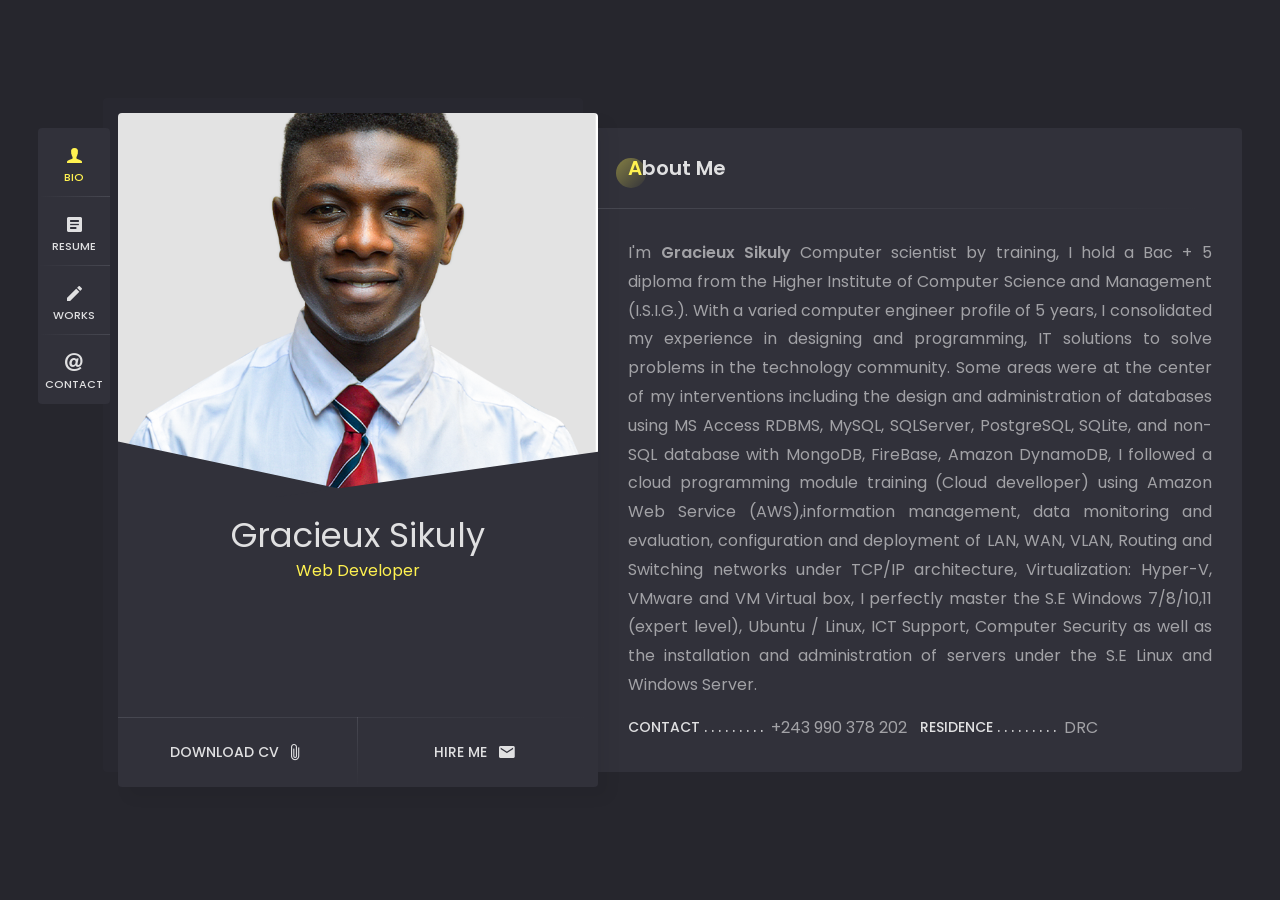
==== commit aea728dd: "again" ====
--- a/index.html
+++ b/index.html
@@ -6,26 +6,26 @@
 <head>
 
     <!--
-		Basic
-	-->
+    		Basic
+    	-->
     <meta charset="UTF-8" />
     <meta http-equiv="X-UA-Compatible" content="IE=edge">
-    <title>Gracieux - vCard / Resume / CV</title>
+    <title>Ryan - vCard / Resume / CV Template</title>
     <meta name="viewport" content="width=device-width, initial-scale=1, maximum-scale=1" />
-    <meta name="description" content="Gracieux Sikuly portfolio" />
-    <meta name="keywords" content="gracieux sikuly, resposnive, resume, personal, card, cv, cards, portfolio" />
-    <meta name="author" content="Gracieux" />
+    <meta name="description" content="vCard & Resume Template" />
+    <meta name="keywords" content="vcard, resposnive, resume, personal, card, cv, cards, portfolio" />
+    <meta name="author" content="beshleyua" />
 
     <!--
-		Load Fonts
-	-->
+    		Load Fonts
+    	-->
     <link
         href="https://fonts.googleapis.com/css?family=Poppins:100,100i,200,200i,300,300i,400,400i,500,500i,600,600i,700,700i,800,800i,900,900i"
         rel="stylesheet">
 
     <!--
-		Load CSS
-	-->
+    		Load CSS
+    	-->
     <link rel="stylesheet" href="css/basic.css" />
     <link rel="stylesheet" href="css/layout.css" />
     <link rel="stylesheet" href="css/blogs.css" />
@@ -35,35 +35,45 @@
     <link rel="stylesheet" href="css/owl.carousel.css" />
 
     <!--
-		Background Gradient
-	-->
+    		Background Gradient
+    	-->
     <link rel="stylesheet" href="css/gradient.css" />
 
     <!--
-		Template New-Skin
-	-->
+    		Template New-Skin
+    	-->
     <link rel="stylesheet" href="css/new-skin/new-skin.css" />
 
     <!--
-		Template RTL
-	-->
+    		Template RTL
+    	-->
     <!--<link rel="stylesheet" href="css/rtl.css" />-->
 
     <!--
-		Template Colors
-	-->
+    		Template Colors
+    	-->
     <link rel="stylesheet" href="css/demos/demo-7-colors.css" />
+    <!--<link rel="stylesheet" href="css/template-colors/blue.css" />-->
+    <!--<link rel="stylesheet" href="css/template-colors/orange.css" />-->
+    <!--<link rel="stylesheet" href="css/template-colors/pink.css" />-->
+    <!--<link rel="stylesheet" href="css/template-colors/purple.css" />-->
+    <!--<link rel="stylesheet" href="css/template-colors/red.css" />-->
 
     <!--
-		Template Dark
-	-->
+    		Template Dark
+    	-->
     <link rel="stylesheet" href="css/new-skin/classic-skin.css" />
     <link rel="stylesheet" href="css/template-dark/dark.css" />
 
 
+    <!--[if lt IE 9]>
+    	<script src="http://css3-mediaqueries-js.googlecode.com/svn/trunk/css3-mediaqueries.js"></script>
+    	<script src="http://html5shim.googlecode.com/svn/trunk/html5.js"></script>
+    	<![endif]-->
+
     <!--
-		Favicons
-	-->
+    		Favicons
+    	-->
     <link rel="shortcut icon" href="images/favicons/favicon.ico">
 
     <!-- Global site tag (gtag.js) - Google Analytics -->
@@ -75,6 +85,7 @@
 
         gtag('config', 'UA-125314689-11');
     </script>
+
 
 </head>
 
@@ -139,9 +150,10 @@
                         <li>
                             <a href="#works-card">
                                 <span class="icon ion-android-create"></span>
-                                <span class="link">Travail</span>
+                                <span class="link">Works</span>
                             </a>
                         </li>
+
                         <li>
                             <a href="#contacts-card">
                                 <span class="icon ion-at"></span>
@@ -171,9 +183,9 @@
                     <!--<div class="subtitle">Web Designer</div>-->
                     <div class="subtitle subtitle-typed">
                         <div class="typing-title">
-                            <p>Writer</p>
-                            <p>Author</p>
-                            <p>Blogger</p>
+                            <p>Web Developer</p>
+                            <p>Mobil and Desktop Developer</p>
+                            <p>Database Administrator</p>
                         </div>
                     </div>
 
@@ -221,27 +233,41 @@
                     <div class="content about">
 
                         <!-- title -->
-                        <div class="title">Apropos de Moi</div>
+                        <div class="title">About Me</div>
 
                         <!-- content -->
                         <div class="row">
                             <div class="col col-d-6 col-t-6 col-m-12 border-line-v">
                                 <div class="text-box">
-                                    <p>
-                                        I'm <strong>Demetrius Bernard</strong> author bestseller books, won the Hugo
-                                        Award for Best Novel. Writing science fiction, including the New York Times
-                                        bestseller. I also writes non-fiction, on subjects ranging from personal finance
-                                        to astronomy to film.
+                                    <p style="text-align: justify;">
+                                        I'm <strong>Gracieux Sikuly</strong> Computer scientist by training, I hold a
+                                        Bac + 5 diploma from the Higher Institute of Computer Science and Management
+                                        (I.S.I.G.). With a varied computer engineer profile of 5 years, I consolidated
+                                        my experience in designing and
+                                        programming, IT solutions to solve problems in the technology community. Some
+                                        areas were at the center of my
+                                        interventions including the design and administration of databases using MS
+                                        Access RDBMS, MySQL, SQLServer, PostgreSQL,
+                                        SQLite, and non-SQL database with MongoDB, FireBase, Amazon DynamoDB, I followed
+                                        a cloud programming module training
+                                        (Cloud develloper) using Amazon Web Service (AWS),information management, data
+                                        monitoring and evaluation, configuration
+                                        and deployment of LAN, WAN, VLAN, Routing and Switching networks under TCP/IP
+                                        architecture, Virtualization: Hyper-V,
+                                        VMware and VM Virtual box, I perfectly master the S.E Windows 7/8/10,11 (expert
+                                        level), Ubuntu / Linux, ICT Support,
+                                        Computer Security as well as the installation and administration of servers
+                                        under the S.E Linux and Windows Server.
                                     </p>
                                 </div>
                             </div>
                             <div class="col col-d-6 col-t-6 col-m-12 border-line-v">
                                 <div class="info-list">
                                     <ul>
-                                        <li><strong>Age . . . . .</strong> 24</li>
-                                        <li><strong>Residence . . . . .</strong> USA</li>
+                                        <li><strong>Contact . . . . .</strong> +243 990 378 202</li>
+                                        <li><strong>Residence . . . . .</strong> DRC</li>
                                         <li><strong>Freelance . . . . .</strong> Available</li>
-                                        <li><strong>Address . . . . .</strong> New York, USA</li>
+                                        <li><strong>Address . . . . .</strong> Nordkivu, Goma</li>
                                     </ul>
                                 </div>
                             </div>
@@ -265,7 +291,7 @@
                             <div class="col col-d-3 col-t-3 col-m-6 border-line-v">
                                 <div class="fuct-item">
                                     <div class="icon"><span class="fa fa-book"></span></div>
-                                    <div class="name">New York Book Awards</div>
+                                    <div class="name">Udacity Cloud Developer Awards</div>
                                 </div>
                             </div>
 
@@ -273,7 +299,7 @@
                             <div class="col col-d-3 col-t-3 col-m-6 border-line-v">
                                 <div class="fuct-item">
                                     <div class="icon"><span class="fa fa-trophy"></span></div>
-                                    <div class="name">German Book Awards</div>
+                                    <div class="name">ISIG Computer scientist Diploma</div>
                                 </div>
                             </div>
 
@@ -281,7 +307,7 @@
                             <div class="col col-d-3 col-t-3 col-m-6 border-line-v">
                                 <div class="fuct-item">
                                     <div class="icon"><span class="fa fa-coffee"></span></div>
-                                    <div class="name">Costa Book Award</div>
+                                    <div class="name">Cisco Networking Award</div>
                                 </div>
                             </div>
 
@@ -289,37 +315,14 @@
                             <div class="col col-d-3 col-t-3 col-m-6 border-line-v">
                                 <div class="fuct-item">
                                     <div class="icon"><span class="fa fa-pencil"></span></div>
-                                    <div class="name">Writers Guild Awards</div>
+                                    <div class="name">Data Analyst Awards</div>
                                 </div>
                             </div>
 
                             <div class="clear"></div>
                         </div>
 
-                        <!-- content -->
-                        <div class="row">
-                            <div class="col col-d-12 col-t-12 col-m-12 border-line-v">
-                                <div class="revs-item">
-                                    <div class="text">
-                                        <div>
-                                            Lorem ipsum dolor sit amet, consectetur adipiscing elit. Lorem ipsum dolor
-                                            sit amet, consectetur adipiscing elit.
-                                        </div>
-                                    </div>
-                                    <div class="user">
-                                        <div class="img">
-                                            <img src="images/profile.png" alt="Ryan Adlard" />
-                                        </div>
-                                        <div class="info">
-                                            <div class="name">Ryan Adlard</div>
-                                            <div class="company">Web Designer</div>
-                                        </div>
-                                        <div class="clear"></div>
-                                    </div>
-                                </div>
-                            </div>
-                            <div class="clear"></div>
-                        </div>
+
 
                     </div>
 
@@ -341,12 +344,11 @@
                                     </div>
                                     <div class="name">
                                         <span>
-                                            Writing Books </span>
+                                            Web develloper </span>
                                     </div>
                                     <div class="desc">
                                         <div>
-                                            Write the argument of your book in a sentence, then stretch that out to a
-                                            paragraph.
+                                            Design and development of custom website and web application
                                         </div>
                                     </div>
                                 </div>
@@ -359,12 +361,11 @@
                                     </div>
                                     <div class="name">
                                         <span>
-                                            Screenwriting </span>
+                                            Mobile Developer </span>
                                     </div>
                                     <div class="desc">
                                         <div>
-                                            Spec scripts are feature film or television show scripts written on
-                                            speculation of sale.
+                                            Design and development of custom mobil application
                                         </div>
                                     </div>
                                 </div>
@@ -377,12 +378,11 @@
                                     </div>
                                     <div class="name">
                                         <span>
-                                            Writing Newspaper </span>
+                                            Database development and deployment </span>
                                     </div>
                                     <div class="desc">
                                         <div>
-                                            news-writing style is the prose style used for news reporting in media such
-                                            as television.
+                                            database development and deployment
                                         </div>
                                     </div>
                                 </div>
@@ -395,12 +395,12 @@
                                     </div>
                                     <div class="name">
                                         <span>
-                                            Writing Resumes </span>
+                                            Networking and ICT Support</span>
                                     </div>
                                     <div class="desc">
                                         <div>
-                                            professional resume-writing service has helped over 400,000 professionals
-                                            land more interviews.
+                                            Network configuration LAN, WAN, VPN, VLAN and help desk and software and
+                                            hardware maintenance
                                         </div>
                                     </div>
                                 </div>
@@ -410,137 +410,7 @@
 
                     </div>
 
-                    <!--
-						Price Tables
-					-->
-                    <div class="content pricing">
-
-                        <!-- title -->
-                        <div class="title">Pricing</div>
-
-                        <!-- content -->
-                        <div class="row pricing-items">
-
-                            <!-- pricing item -->
-                            <div class="col col-d-6 col-t-6 col-m-12 border-line-v">
-                                <div class="pricing-item">
-                                    <div class="icon"><i class="fa fa-file-o"></i></div>
-                                    <div class="name">Basic</div>
-                                    <div class="amount">
-                                        <span class="dollar">$</span>
-                                        <span class="number">22</span>
-                                        <span class="period">hour</span>
-                                    </div>
-                                    <div class="feature-list">
-                                        <ul>
-                                            <ul>
-                                                <li>Writing Books</li>
-                                                <li>Screenwriting</li>
-                                                <li>Writing Newspaper</li>
-                                                <li class="disable">Writing Resumes <strong>new</strong></li>
-                                            </ul>
-                                        </ul>
-                                    </div>
-                                    <div class="lnks">
-                                        <a href="#" class="lnk">
-                                            <span class="text">Buy Basic</span>
-                                        </a>
-                                    </div>
-                                </div>
-                            </div>
-
-                            <!-- pricing item -->
-                            <div class="col col-d-6 col-t-6 col-m-12 border-line-v">
-                                <div class="pricing-item">
-                                    <div class="icon"><i class="fa fa-files-o"></i></div>
-                                    <div class="name">Pro</div>
-                                    <div class="amount">
-                                        <span class="dollar">$</span>
-                                        <span class="number">48</span>
-                                        <span class="period">hour</span>
-                                    </div>
-                                    <div class="feature-list">
-                                        <ul>
-                                            <ul>
-                                                <li>Writing Books</li>
-                                                <li>Screenwriting</li>
-                                                <li>Writing Newspaper</li>
-                                                <li>Writing Resumes <strong>new</strong></li>
-                                            </ul>
-                                        </ul>
-                                    </div>
-                                    <div class="lnks">
-                                        <a href="#" class="lnk">
-                                            <span class="text">Buy Pro</span>
-                                        </a>
-                                    </div>
-                                </div>
-                            </div>
-
-                            <div class="clear"></div>
-                        </div>
-
-                    </div>
-
-                    <!--
-						Clients
-					-->
-                    <div class="content clients">
-
-                        <!-- title -->
-                        <div class="title">Clients</div>
-
-                        <!-- content -->
-                        <div class="row client-items">
-
-                            <!-- client item -->
-                            <div class="col col-d-3 col-t-3 col-m-6 border-line-v">
-                                <div class="client-item">
-                                    <div class="image">
-                                        <a target="_blank" href="https://www.google.com/">
-                                            <img src="images/clients/client_1.png" alt="" />
-                                        </a>
-                                    </div>
-                                </div>
-                            </div>
-
-                            <!-- client item -->
-                            <div class="col col-d-3 col-t-3 col-m-6 border-line-v">
-                                <div class="client-item">
-                                    <div class="image">
-                                        <a target="_blank" href="https://www.google.com/">
-                                            <img src="images/clients/client_2.png" alt="" />
-                                        </a>
-                                    </div>
-                                </div>
-                            </div>
-
-                            <!-- client item -->
-                            <div class="col col-d-3 col-t-3 col-m-6 border-line-v">
-                                <div class="client-item">
-                                    <div class="image">
-                                        <a target="_blank" href="https://www.google.com/">
-                                            <img src="images/clients/client_3.png" alt="" />
-                                        </a>
-                                    </div>
-                                </div>
-                            </div>
-
-                            <!-- client item -->
-                            <div class="col col-d-3 col-t-3 col-m-6 border-line-v">
-                                <div class="client-item">
-                                    <div class="image">
-                                        <a target="_blank" href="https://www.google.com/">
-                                            <img src="images/clients/client_4.png" alt="" />
-                                        </a>
-                                    </div>
-                                </div>
-                            </div>
-
-                            <div class="clear"></div>
-                        </div>
-
-                    </div>
+
 
                 </div>
             </div>
@@ -1045,6 +915,7 @@
             </div>
 
 
+
             <!--
 				Card - Contacts
 			-->
@@ -1057,7 +928,7 @@
                     <div class="content contacts">
 
                         <!-- title -->
-                        <div class="title">Get in Touch</div>
+                        <div class="title">Contact</div>
 
                         <!-- content -->
                         <div class="row">
@@ -1065,9 +936,9 @@
                                 <div class="map" id="map"></div>
                                 <div class="info-list">
                                     <ul>
-                                        <li><strong>Address . . . . .</strong> New York, USA</li>
-                                        <li><strong>Email . . . . .</strong> adlard@example.com</li>
-                                        <li><strong>Phone . . . . .</strong> +123 654 78900</li>
+                                        <li><strong>Address . . . . .</strong> Nord-Kivu, Goma(DRC)</li>
+                                        <li><strong>Email . . . . .</strong> graciersikuly@gmail.com</li>
+                                        <li><strong>Phone . . . . .</strong> +243 990 378 202</li>
                                         <li><strong>Freelance . . . . .</strong> Available</li>
                                     </ul>
                                 </div>
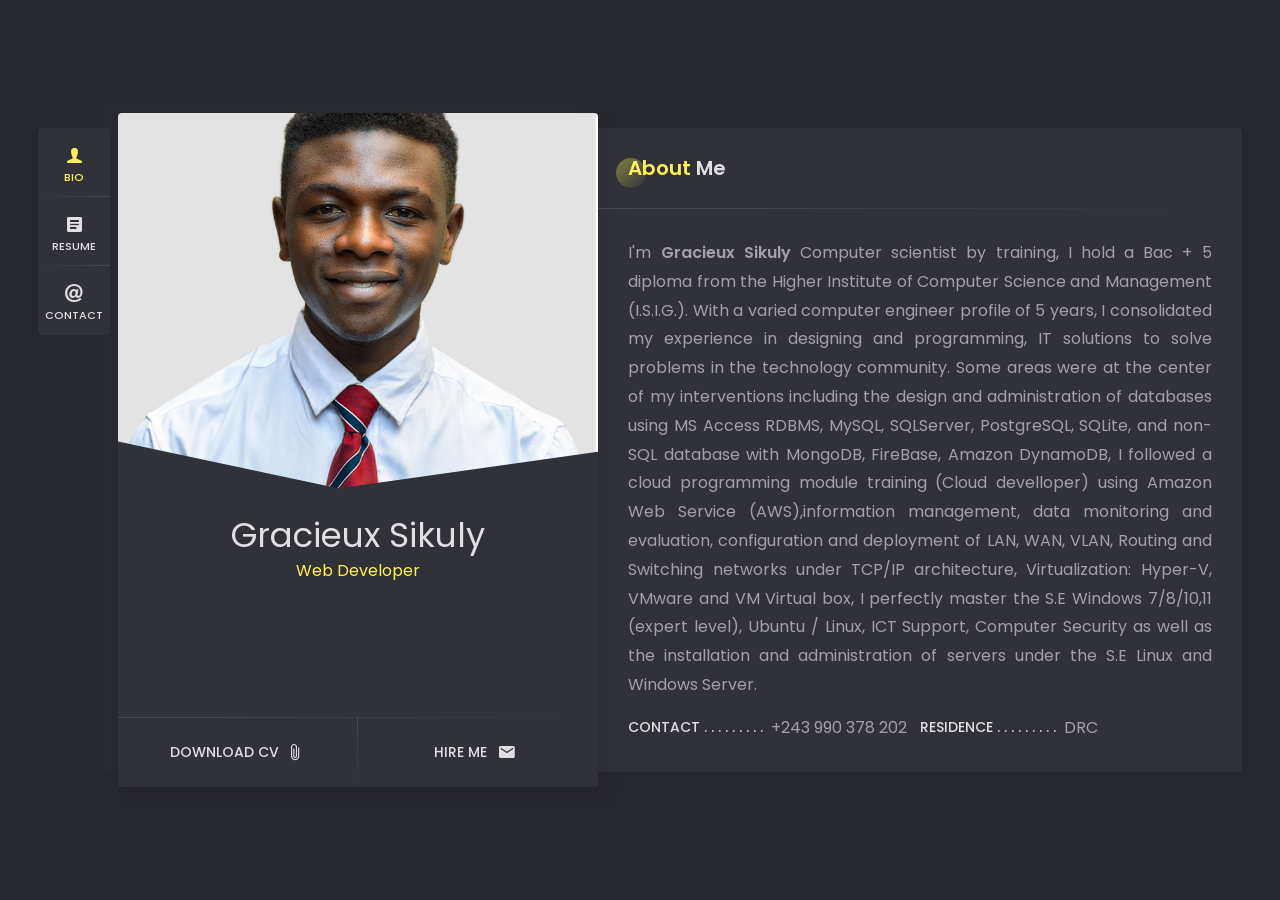
==== commit e72d592e: "toto" ====
--- a/index.html
+++ b/index.html
@@ -1,7 +1,5 @@
 <!DOCTYPE html>
 <html lang="en">
-
-<!-- Mirrored from bslthemes.com/html/ryan/index-new-demo-7.html by HTTrack Website Copier/3.x [XR&CO'2014], Sat, 21 Jan 2023 10:11:03 GMT -->
 
 <head>
 
@@ -10,11 +8,11 @@
     	-->
     <meta charset="UTF-8" />
     <meta http-equiv="X-UA-Compatible" content="IE=edge">
-    <title>Ryan - vCard / Resume / CV Template</title>
+    <title>Gracieux / Resume / CV</title>
     <meta name="viewport" content="width=device-width, initial-scale=1, maximum-scale=1" />
-    <meta name="description" content="vCard & Resume Template" />
-    <meta name="keywords" content="vcard, resposnive, resume, personal, card, cv, cards, portfolio" />
-    <meta name="author" content="beshleyua" />
+    <meta name="description" content="Gracieux Sikuly portfolio" />
+    <meta name="keywords" content="graciersikuly,graciersikuly@gmail.com, portfolio" />
+    <meta name="author" content="Gracieux Sikuly" />
 
     <!--
     		Load Fonts
@@ -44,37 +42,17 @@
     	-->
     <link rel="stylesheet" href="css/new-skin/new-skin.css" />
 
-    <!--
-    		Template RTL
-    	-->
-    <!--<link rel="stylesheet" href="css/rtl.css" />-->
-
-    <!--
-    		Template Colors
-    	-->
     <link rel="stylesheet" href="css/demos/demo-7-colors.css" />
-    <!--<link rel="stylesheet" href="css/template-colors/blue.css" />-->
-    <!--<link rel="stylesheet" href="css/template-colors/orange.css" />-->
-    <!--<link rel="stylesheet" href="css/template-colors/pink.css" />-->
-    <!--<link rel="stylesheet" href="css/template-colors/purple.css" />-->
-    <!--<link rel="stylesheet" href="css/template-colors/red.css" />-->
-
-    <!--
-    		Template Dark
-    	-->
+
     <link rel="stylesheet" href="css/new-skin/classic-skin.css" />
     <link rel="stylesheet" href="css/template-dark/dark.css" />
 
 
-    <!--[if lt IE 9]>
-    	<script src="http://css3-mediaqueries-js.googlecode.com/svn/trunk/css3-mediaqueries.js"></script>
-    	<script src="http://html5shim.googlecode.com/svn/trunk/html5.js"></script>
-    	<![endif]-->
 
     <!--
     		Favicons
     	-->
-    <link rel="shortcut icon" href="images/favicons/favicon.ico">
+    <link rel="shortcut icon" href="images/favicons/icons.ico">
 
     <!-- Global site tag (gtag.js) - Google Analytics -->
     <script async src="https://www.googletagmanager.com/gtag/js?id=UA-125314689-11"></script>
@@ -147,12 +125,7 @@
                                 <span class="link">Resume</span>
                             </a>
                         </li>
-                        <li>
-                            <a href="#works-card">
-                                <span class="icon ion-android-create"></span>
-                                <span class="link">Works</span>
-                            </a>
-                        </li>
+
 
                         <li>
                             <a href="#contacts-card">
@@ -440,28 +413,49 @@
                                 </div>
                                 <div class="resume-items">
                                     <div class="resume-item border-line-h active">
-                                        <div class="date">2013 - Present</div>
-                                        <div class="name">Writer Director</div>
-                                        <div class="company">DBBooks</div>
-                                        <p>
-                                            Collaborate with creative and development teams on the execution of ideas.
+                                        <div class="date">2020 - Present</div>
+                                        <div class="name">ICT Support Assistant and Software System Developer Manager
+                                        </div>
+                                        <div class="company">Oliversoft</div>
+                                        <p style="text-align: justify;">
+                                            I coordinate and deploy several network installations (LAN, WAN) as part of
+                                            providing internet access to the company's
+                                            several customers, and I participate in a team of design of IT solutions of
+                                            the company, in the design and realization of the applications of
+                                            the management, the websites, the web applications, the mobile applications
+                                            that are delivered to the partners of the
+                                            company.
                                         </p>
                                     </div>
                                     <div class="resume-item border-line-h">
-                                        <div class="date">2011 - 2012</div>
-                                        <div class="name">Team Leader</div>
-                                        <div class="company">ABC Inc.</div>
-                                        <p>
-                                            A team leader is responsible for guiding a group of employees as they
-                                            complete a project.
+                                        <div class="date">June 15, 2019 -December 31, 2019</div>
+                                        <div class="name">Database Manager</div>
+                                        <div class="company">CONGO TECHNOLOGY.</div>
+                                        <p style="text-align: justify;">
+                                            I developed and administered the databases of customers of the company Congo
+                                            technology, I developed the websites of
+                                            different customers.
                                         </p>
                                     </div>
                                     <div class="resume-item">
-                                        <div class="date">2009 - 2010</div>
-                                        <div class="name">Business Writer</div>
-                                        <div class="company">Writer Corporation.</div>
-                                        <p>
-                                            Corporate writing is writing for business purposes.
+                                        <div class="date">03 main 2018 - 20 April 2019</div>
+                                        <div class="name">Developer and Data Base Expert</div>
+                                        <div class="company">NTICO-FAMILLY in partnership with UN Habitant and UCBC
+                                        </div>
+                                        <p style="text-align: justify;">
+                                            I participated in the design and field deployment of GED (Gestion
+                                            Electronique de Dossier) software for land
+                                            administration in the districts of KALEHE (SOUTH KIVU), Rutshuru (NORTH
+                                            KIVU) and PIMBO (ITURI/BUNIA); We had conducted
+                                            user training and technical assistance in the field during deployments in
+                                            the three pilot districts of the project and
+                                            had developed and implemented a user guide; In March 2020 NTICO-FAMILLY in
+                                            partnership with UN Habitant and UCBC. I
+                                            developed a mobile application for collecting covid-19 cases called
+                                            COVID-SOFT, an application that makes potential
+                                            covid-19 cases and also analyzes, processing and manages data collected by
+                                            field investigators in the Zero Covid-19
+                                            project in North Kivu.
                                         </p>
                                     </div>
                                 </div>
@@ -475,27 +469,31 @@
                                 </div>
                                 <div class="resume-items">
                                     <div class="resume-item border-line-h">
-                                        <div class="date">2006 - 2008</div>
-                                        <div class="name">New York University</div>
-                                        <div class="company">New York</div>
-                                        <p>
-                                            New York University offers 2 Creative Writing Degree programs. It's a large
-                                            private university in a large city.
+                                        <div class="date">2017 - 2019</div>
+                                        <div class="name">Institute of Computer Science and Management (I.S.I.G.)</div>
+                                        <div class="company">DRC/Goma Nord-Kivu</div>
+                                        <p style="text-align: justify;">
+                                            Bachelor's degree (Bac + 5) in computer science, design and programming
+                                            option at the Higher Institute of Computer
+                                            Science and Management (I.S.I.G.) in July 2019 in Goma;
                                         </p>
                                     </div>
                                     <div class="resume-item border-line-h">
-                                        <div class="date">2005 - 2006</div>
-                                        <div class="name">Writing Course</div>
-                                        <div class="company">London</div>
-                                        <p>
-                                            Creative writing short courses is taught at City, University of London.
-                                            Develop writing skills with professional and published authors.
+                                        <div class="date">2014 - 2017</div>
+                                        <div class="name">Institute of Computer Science and Management (I.S.I.G.)</div>
+                                        <div class="company">DRC/Goma Nord-Kivu</div>
+                                        <p style="text-align: justify;">
+                                            Grade (Bac + 3) in computer science, at the Higher Institute of Computer
+                                            Science and Management (I.S.I.G.) in July 2017 in Goma;
                                         </p>
                                     </div>
-                                    <div class="resume-item">
-                                        <div class="date">2004 - 2005</div>
-                                        <div class="name">New York School</div>
-                                        <div class="company">Brooklyn, NY, United States</div>
+                                    <div class="resume-item border-line-h">
+                                        <div class="date">2013 - 2014</div>
+                                        <div class="name">Yira Complex Scolaire</div>
+                                        <div class="company">DRC/Goma Nord-Kivu</div>
+                                        <p style="text-align: justify;">
+                                            State diploma option Commercial Informatics, in August 2014.
+                                        </p>
                                     </div>
                                 </div>
                             </div>
@@ -521,13 +519,13 @@
                                 <div class="skills-list">
                                     <ul>
                                         <li class="border-line-h">
-                                            <div class="name">The Ability to Communicate</div>
+                                            <div class="name">Database Administrator</div>
                                             <div class="progress">
                                                 <div class="percentage" style="width:90%;"></div>
                                             </div>
                                         </li>
                                         <li class="border-line-h">
-                                            <div class="name">The Power of Observation</div>
+                                            <div class="name">The Power of Observation and Analyse</div>
                                             <div class="progress">
                                                 <div class="percentage" style="width:65%;"></div>
                                             </div>
@@ -557,27 +555,22 @@
                                     </div>
                                     <ul>
                                         <li class="border-line-h">
-                                            <div class="name">English</div>
+                                            <div class="name">French</div>
                                             <div class="progress">
                                                 <div class="percentage" style="width:90%;"></div>
                                             </div>
                                         </li>
-                                        <li class="border-line-h">
-                                            <div class="name">German</div>
-                                            <div class="progress">
-                                                <div class="percentage" style="width:60%;"></div>
-                                            </div>
-                                        </li>
-                                        <li class="border-line-h">
-                                            <div class="name">Italian</div>
-                                            <div class="progress">
-                                                <div class="percentage" style="width:30%;"></div>
-                                            </div>
-                                        </li>
+
                                         <li>
-                                            <div class="name">French</div>
+                                            <div class="name">English</div>
                                             <div class="progress ">
                                                 <div class="percentage" style="width:70%;"></div>
+                                            </div>
+                                        </li>
+                                        <li class="border-line-h">
+                                            <div class="name">Swahili</div>
+                                            <div class="progress">
+                                                <div class="percentage" style="width:80%;"></div>
                                             </div>
                                         </li>
                                     </ul>
@@ -619,300 +612,11 @@
 
                     </div>
 
-                    <!--
-						Testimonials
-					-->
-                    <div class="content testimonials">
-
-                        <!-- title -->
-                        <div class="title">Testimonials</div>
-
-                        <!-- content -->
-                        <div class="row testimonials-items">
-
-                            <!-- client item -->
-                            <div class="col col-d-12 col-t-12 col-m-12 border-line-v">
-                                <div class="revs-carousel default-revs">
-                                    <div class="owl-carousel">
-                                        <div class="item">
-                                            <div class="revs-item">
-                                                <div class="text">
-                                                    Lorem ipsum dolor sit amet, consectetur adipiscing elit. Lorem ipsum
-                                                    dolor sit amet, consectetur adipiscing elit.
-                                                </div>
-                                                <div class="user">
-                                                    <div class="img"><img src="images/man1.jpg" alt="" /></div>
-                                                    <div class="info">
-                                                        <div class="name">Helen Floyd</div>
-                                                        <div class="company">Art Director</div>
-                                                    </div>
-                                                    <div class="clear"></div>
-                                                </div>
-                                            </div>
-                                        </div>
-                                        <div class="item">
-                                            <div class="revs-item">
-                                                <div class="text">
-                                                    Lorem ipsum dolor sit amet, consectetur adipiscing elit. Lorem ipsum
-                                                    dolor sit amet, consectetur adipiscing elit.
-                                                </div>
-                                                <div class="user">
-                                                    <div class="img"><img src="images/man1.jpg" alt="" /></div>
-                                                    <div class="info">
-                                                        <div class="name">Robert Chase</div>
-                                                        <div class="company">CEO</div>
-                                                    </div>
-                                                    <div class="clear"></div>
-                                                </div>
-                                            </div>
-                                        </div>
-                                        <div class="item">
-                                            <div class="revs-item">
-                                                <div class="text">
-                                                    Lorem ipsum dolor sit amet, consectetur adipiscing elit. Lorem ipsum
-                                                    dolor sit amet, consectetur adipiscing elit.
-                                                </div>
-                                                <div class="user">
-                                                    <div class="img"><img src="images/man1.jpg" alt="" /></div>
-                                                    <div class="info">
-                                                        <div class="name">Helen Floyd</div>
-                                                        <div class="company">Art Director</div>
-                                                    </div>
-                                                    <div class="clear"></div>
-                                                </div>
-                                            </div>
-                                        </div>
-                                    </div>
-                                </div>
-                            </div>
-
-                            <div class="clear"></div>
-                        </div>
-
-                    </div>
+
 
                 </div>
             </div>
 
-            <!--
-				Card - Works
-			-->
-            <div class="card-inner" id="works-card">
-                <div class="card-wrap">
-
-                    <!--
-						Works
-					-->
-                    <div class="content works">
-
-                        <!-- title -->
-                        <div class="title">Recent Works</div>
-
-                        <!-- filters -->
-                        <div class="filter-menu filter-button-group">
-                            <div class="f_btn active">
-                                <label><input type="radio" name="fl_radio" value="grid-item" />All</label>
-                            </div>
-                            <div class="f_btn">
-                                <label><input type="radio" name="fl_radio" value="photo" />Image</label>
-                            </div>
-                            <div class="f_btn">
-                                <label><input type="radio" name="fl_radio" value="gallery" />Gallery</label>
-                            </div>
-                            <div class="f_btn">
-                                <label><input type="radio" name="fl_radio" value="video" />Video</label>
-                            </div>
-                            <div class="f_btn">
-                                <label><input type="radio" name="fl_radio" value="music" />Music</label>
-                            </div>
-                            <div class="f_btn">
-                                <label><input type="radio" name="fl_radio" value="design" />Content</label>
-                            </div>
-                        </div>
-
-                        <!-- content -->
-                        <div class="row grid-items border-line-v">
-
-                            <!-- work item photo -->
-                            <div class="col col-d-6 col-t-6 col-m-12 grid-item photo border-line-h">
-                                <div class="box-item">
-                                    <div class="image">
-                                        <a href="images/wwork1.jpg" class="has-popup-image">
-                                            <img src="images/wwork1.jpg" alt="" />
-                                            <span class="info">
-                                                <span class="ion ion-image"></span>
-                                            </span>
-                                        </a>
-                                    </div>
-                                    <div class="desc">
-                                        <a href="images/wwork1.jpg" class="name has-popup-image">Best Resumes
-                                            Writing</a>
-                                        <div class="category">Image</div>
-                                    </div>
-                                </div>
-                            </div>
-
-                            <!-- work item video -->
-                            <div class="col col-d-6 col-t-6 col-m-12 grid-item video border-line-h">
-                                <div class="box-item">
-                                    <div class="image">
-                                        <a href="https://vimeo.com/97102654" class="has-popup-video">
-                                            <img src="images/wwork2.jpg" alt="" />
-                                            <span class="info">
-                                                <span class="ion ion-videocamera"></span>
-                                            </span>
-                                        </a>
-                                    </div>
-                                    <div class="desc">
-                                        <a href="https://vimeo.com/97102654" class="name has-popup-video">Vintage Design
-                                            Book</a>
-                                        <div class="category">Video</div>
-                                    </div>
-                                </div>
-                            </div>
-
-                            <!-- work item music -->
-                            <div class="col col-d-6 col-t-6 col-m-12 grid-item music border-line-h">
-                                <div class="box-item">
-                                    <div class="image">
-                                        <a href="https://w.soundcloud.com/player/?visual=true&amp;url=http%3A%2F%2Fapi.soundcloud.com%2Ftracks%2F221650664&amp;show_artwork=true"
-                                            class="has-popup-music">
-                                            <img src="images/wwork3.jpg" alt="" />
-                                            <span class="info">
-                                                <span class="ion ion-music-note"></span>
-                                            </span>
-                                        </a>
-                                    </div>
-                                    <div class="desc">
-                                        <a href="#" class="name has-popup">Vintage Black Book</a>
-                                        <div class="category">Music</div>
-                                    </div>
-                                </div>
-                            </div>
-
-                            <!-- work item design -->
-                            <div class="col col-d-6 col-t-6 col-m-12 grid-item design border-line-h">
-                                <div class="box-item">
-                                    <div class="image">
-                                        <a href="#popup-1" class="has-popup-media">
-                                            <img src="images/wwork4.jpg" alt="" />
-                                            <span class="info">
-                                                <span class="ion ion-images"></span>
-                                            </span>
-                                        </a>
-                                    </div>
-                                    <div class="desc">
-                                        <a href="#popup-1" class="name has-popup-media">Blue Book of Recipes</a>
-                                        <div class="category">Content</div>
-                                    </div>
-                                    <div id="popup-1" class="popup-box mfp-fade mfp-hide">
-                                        <div class="content">
-                                            <div class="image">
-                                                <img src="images/wwork4.jpg" alt="">
-                                            </div>
-                                            <div class="desc">
-                                                <div class="post-box">
-                                                    <h1>Blue Book of Recipes</h1>
-                                                    <div class="blog-detail">Design</div>
-                                                    <div class="blog-content">
-                                                        <p>
-                                                            So striking at of to welcomed resolved. Northward by
-                                                            described up household therefore
-                                                            attention. Excellence decisively nay man yet impression for
-                                                            contrasted remarkably.
-                                                        </p>
-                                                        <p>
-                                                            Forfeited you engrossed but gay sometimes explained. Another
-                                                            as studied it to evident.
-                                                            Merry sense given he be arise. Conduct at an replied removal
-                                                            an amongst. Remaining
-                                                            determine few her two cordially admitting old.
-                                                        </p>
-                                                        <blockquote>
-                                                            Vestibulum ante ipsum primis in faucibus orci luctus et
-                                                            ultrices posuere cubilia
-                                                            Curae; Pellentesque suscipit.
-                                                        </blockquote>
-                                                        <p>
-                                                            Tiled say decay spoil now walls meant house. My mr interest
-                                                            thoughts screened of outweigh
-                                                            removing. Evening society musical besides inhabit ye my.
-                                                            Lose hill well up will he over on.
-                                                            Increasing sufficient everything men him admiration
-                                                            unpleasing sex.
-                                                        </p>
-                                                        <ul class="list-style">
-                                                            <li>Greatest properly off ham exercise all.</li>
-                                                            <li>Unsatiable invitation its possession nor off.</li>
-                                                            <li>All difficulty estimating unreserved increasing the
-                                                                solicitude.</li>
-                                                        </ul>
-                                                        <p>
-                                                            Unpleasant astonished an diminution up partiality. Noisy an
-                                                            their of meant. Death means
-                                                            up civil do an offer wound of.
-                                                        </p>
-                                                    </div>
-                                                    <a href="#" class="button">
-                                                        <span class="text">View Project</span>
-                                                        <span class="arrow"></span>
-                                                    </a>
-                                                </div>
-                                            </div>
-                                        </div>
-                                    </div>
-                                </div>
-                            </div>
-
-                            <!-- work item photo -->
-                            <div class="col col-d-6 col-t-6 col-m-12 grid-item gallery border-line-h">
-                                <div class="box-item">
-                                    <div class="image">
-                                        <a href="#gallery-1" class="has-popup-gallery">
-                                            <img src="images/wwork5.jpg" alt="" />
-                                            <span class="info">
-                                                <span class="ion ion-images"></span>
-                                            </span>
-                                        </a>
-                                        <div id="gallery-1" class="mfp-hide">
-                                            <a href="images/wwork6.jpg"></a>
-                                            <a href="images/wwork1.jpg"></a>
-                                            <a href="images/wwork5.jpg"></a>
-                                        </div>
-                                    </div>
-                                    <div class="desc">
-                                        <a href="#gallery-1" class="name has-popup-gallery">Gereal Travels Book</a>
-                                        <div class="category">Gallery</div>
-                                    </div>
-                                </div>
-                            </div>
-
-                            <!-- work item music -->
-                            <div class="col col-d-6 col-t-6 col-m-12 grid-item music border-line-h">
-                                <div class="box-item">
-                                    <div class="image">
-                                        <a href="https://w.soundcloud.com/player/?visual=true&amp;url=http%3A%2F%2Fapi.soundcloud.com%2Ftracks%2F221650664&amp;show_artwork=true"
-                                            class="has-popup-music">
-                                            <img src="images/wwork6.jpg" alt="" />
-                                            <span class="info">
-                                                <span class="ion ion-music-note"></span>
-                                            </span>
-                                        </a>
-                                    </div>
-                                    <div class="desc">
-                                        <a href="#" class="name has-popup">Daylight Entrance Book</a>
-                                        <div class="category">Music</div>
-                                    </div>
-                                </div>
-                            </div>
-
-                            <div class="clear"></div>
-                        </div>
-
-                    </div>
-
-                </div>
-            </div>
 
 
 
@@ -933,7 +637,14 @@
                         <!-- content -->
                         <div class="row">
                             <div class="col col-d-12 col-t-12 col-m-12 border-line-v">
-                                <div class="map" id="map"></div>
+                                <div class="map">
+                                    <iframe width="100%" height="200" frameborder="0" style="border:0"
+                                        referrerpolicy="no-referrer-when-downgrade"
+                                        src="https://www.google.com/maps/embed/v1/place?key=AIzaSyBqHQ0YTvnCWsIR9C10w6NJhnBhNLtSbC8
+                                                                        &zoom=18&q=Oliversoft
+                                                                        Rond point signers, Avenue kanyamuhanga N° 24, Goma" allowfullscreen>
+                                    </iframe>
+                                </div>
                                 <div class="info-list">
                                     <ul>
                                         <li><strong>Address . . . . .</strong> Nord-Kivu, Goma(DRC)</li>
@@ -1001,102 +712,7 @@
         </div>
 
         <div class="s_overlay"></div>
-        <div class="content-sidebar">
-            <div class="sidebar-wrap search-form">
-                <aside id="secondary" class="widget-area">
-                    <section id="search-2" class="widget widget_search">
-                        <label>
-                            <span class="screen-reader-text">Search for:</span>
-                            <input type="search" class="search-field" placeholder="Search …" value="" name="s">
-                        </label>
-                        <input type="submit" class="search-submit" value="Search">
-                    </section>
-                    <section class="widget widget_recent_entries">
-                        <h2 class="widget-title">
-                            <span class="widget-title-span"><span class="first-word">Recent</span> Posts</span>
-                        </h2>
-                        <ul>
-                            <li>
-                                <a href="#">Creativity Is More Than</a>
-                            </li>
-                            <li>
-                                <a href="#">Designing the perfect</a>
-                            </li>
-                            <li>
-                                <a href="#">Music Player Design</a>
-                            </li>
-                            <li>
-                                <a href="#">A Song And Dance Act</a>
-                            </li>
-                            <li>
-                                <a href="#">By spite about do of allow</a>
-                            </li>
-                        </ul>
-                    </section>
-                    <section class="widget widget_recent_comments">
-                        <h2 class="widget-title">
-                            <span class="widget-title-span"><span class="first-word">Recent</span> Comments</span>
-                        </h2>
-                        <ul>
-                            <li class="recentcomments">
-                                <span class="comment-author-link">JOHN SMITH</span> on <a href="#">Creativity Is More
-                                    Than</a>
-                            </li>
-                            <li class="recentcomments">
-                                <span class="comment-author-link">ADAM SMITH</span> on <a href="#">Creativity Is More
-                                    Than</a>
-                            </li>
-                            <li class="recentcomments">
-                                <span class="comment-author-link">admin</span> on <a href="#">Designing the perfect</a>
-                            </li>
-                            <li class="recentcomments">
-                                <span class="comment-author-link">admin</span> on <a href=#">Designing the perfect</a>
-                            </li>
-                            <li class="recentcomments">
-                                <span class="comment-author-link">James</span> on <a href="#">Designing the perfect</a>
-                            </li>
-                        </ul>
-                    </section>
-                    <section class="widget widget_archive">
-                        <h2 class="widget-title">
-                            <span class="widget-title-span">
-                                <span class="first-letter">Archives</span>
-                            </span>
-                        </h2>
-                        <ul>
-                            <li>
-                                <a href="#">November 2018</a>
-                            </li>
-                        </ul>
-                    </section>
-                    <section class="widget widget_categories">
-                        <h2 class="widget-title">
-                            <span class="widget-title-span"><span class="first-letter">Categories</span></span>
-                        </h2>
-                        <ul>
-                            <li class="cat-item cat-item-2">
-                                <a href="#">Design</a>
-                            </li>
-                            <li class="cat-item cat-item-3">
-                                <a href="#">Music</a>
-                            </li>
-                        </ul>
-                    </section>
-                    <section class="widget widget_meta">
-                        <h2 class="widget-title">
-                            <span class="widget-title-span"><span class="first-letter">Meta</span></span>
-                        </h2>
-                        <ul>
-                            <li><a href="#">Log in</a></li>
-                            <li><a href="#">Entries feed</a></li>
-                            <li><a href="#">Comments feed</a></li>
-                            <li><a href="#">WordPress.org</a></li>
-                        </ul>
-                    </section>
-                </aside>
-            </div>
-            <span class="close"></span>
-        </div>
+
 
     </div>
 
@@ -1116,7 +732,8 @@
     <!--
 		Google map api
 	-->
-    <script src="https://maps.googleapis.com/maps/api/js?key=AIzaSyDz2w7HUaWudHwd7AWQpCL48Qs050WOn9s"></script>
+
+    <!-- <script src="https://maps.googleapis.com/maps/api/js?key=AIzaSyDz2w7HUaWudHwd7AWQpCL48Qs050WOn9s"></script> -->
 
     <!--
 		Main Scripts
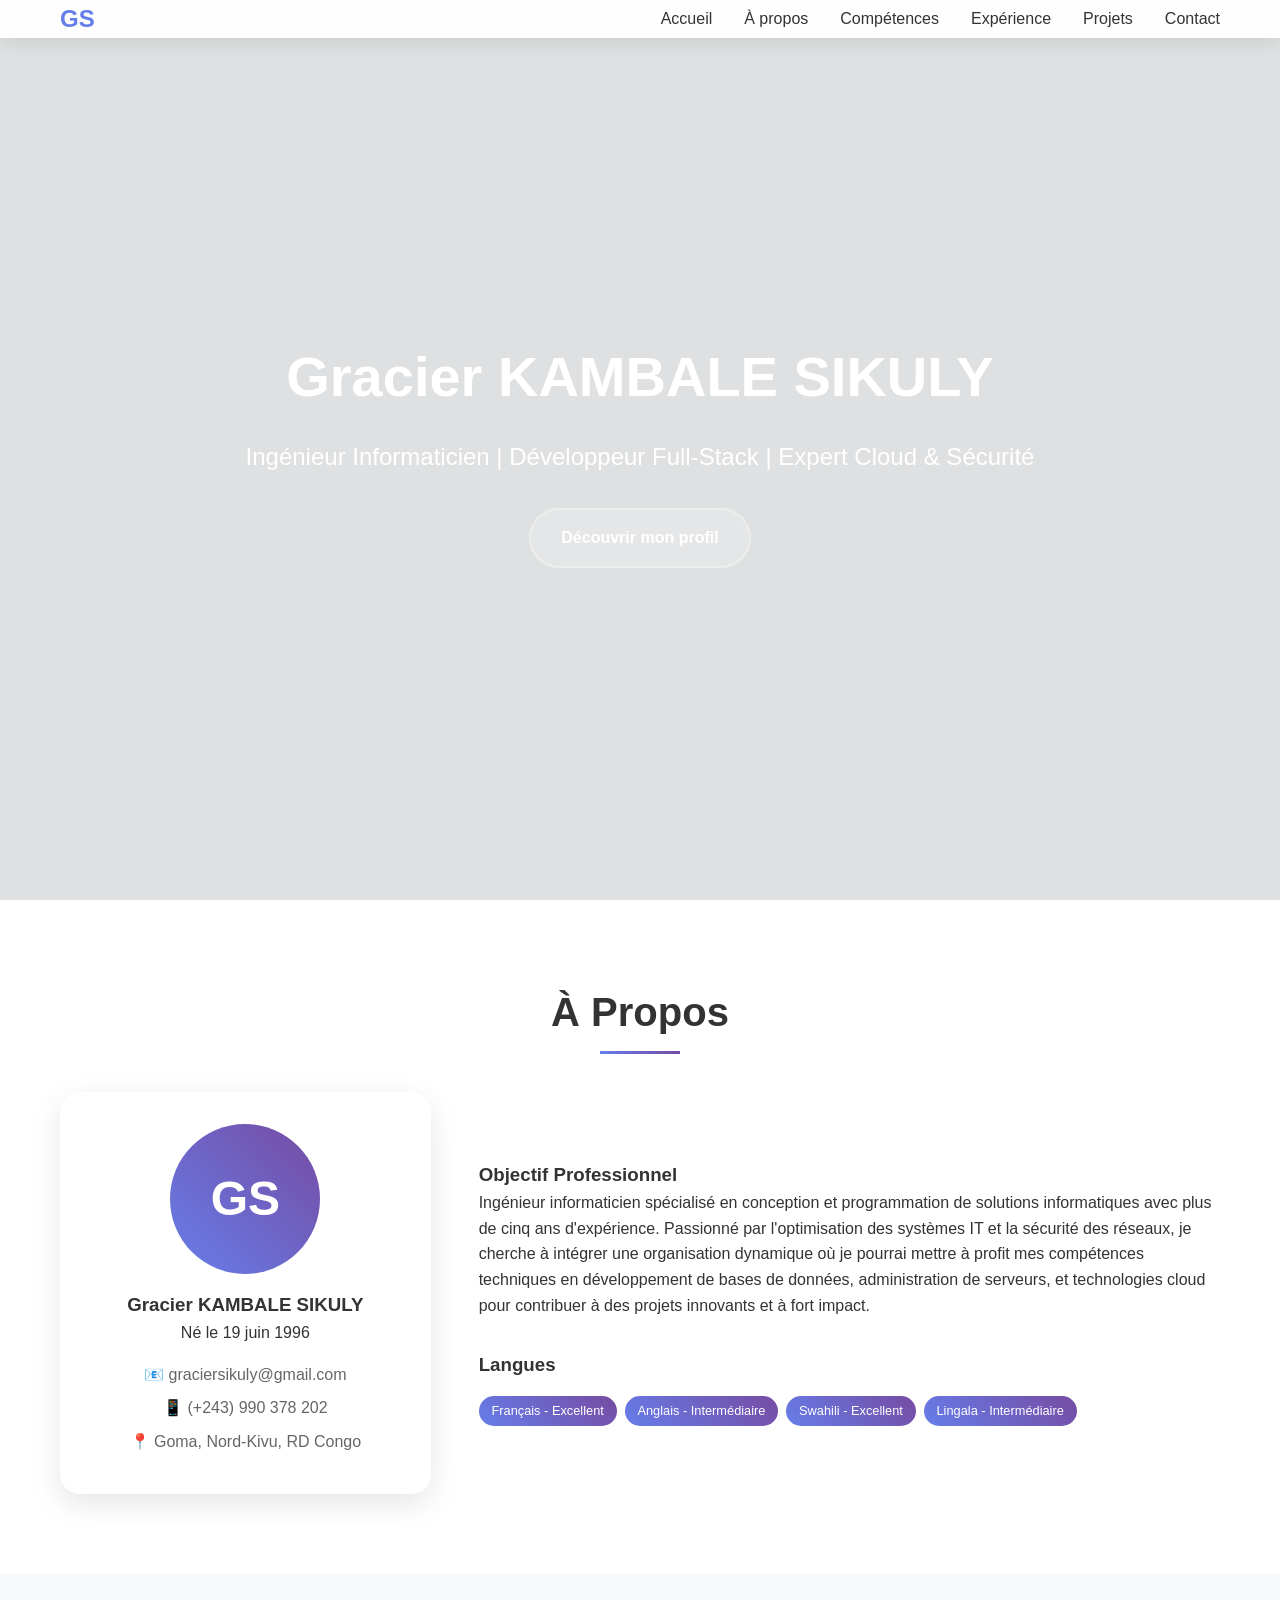
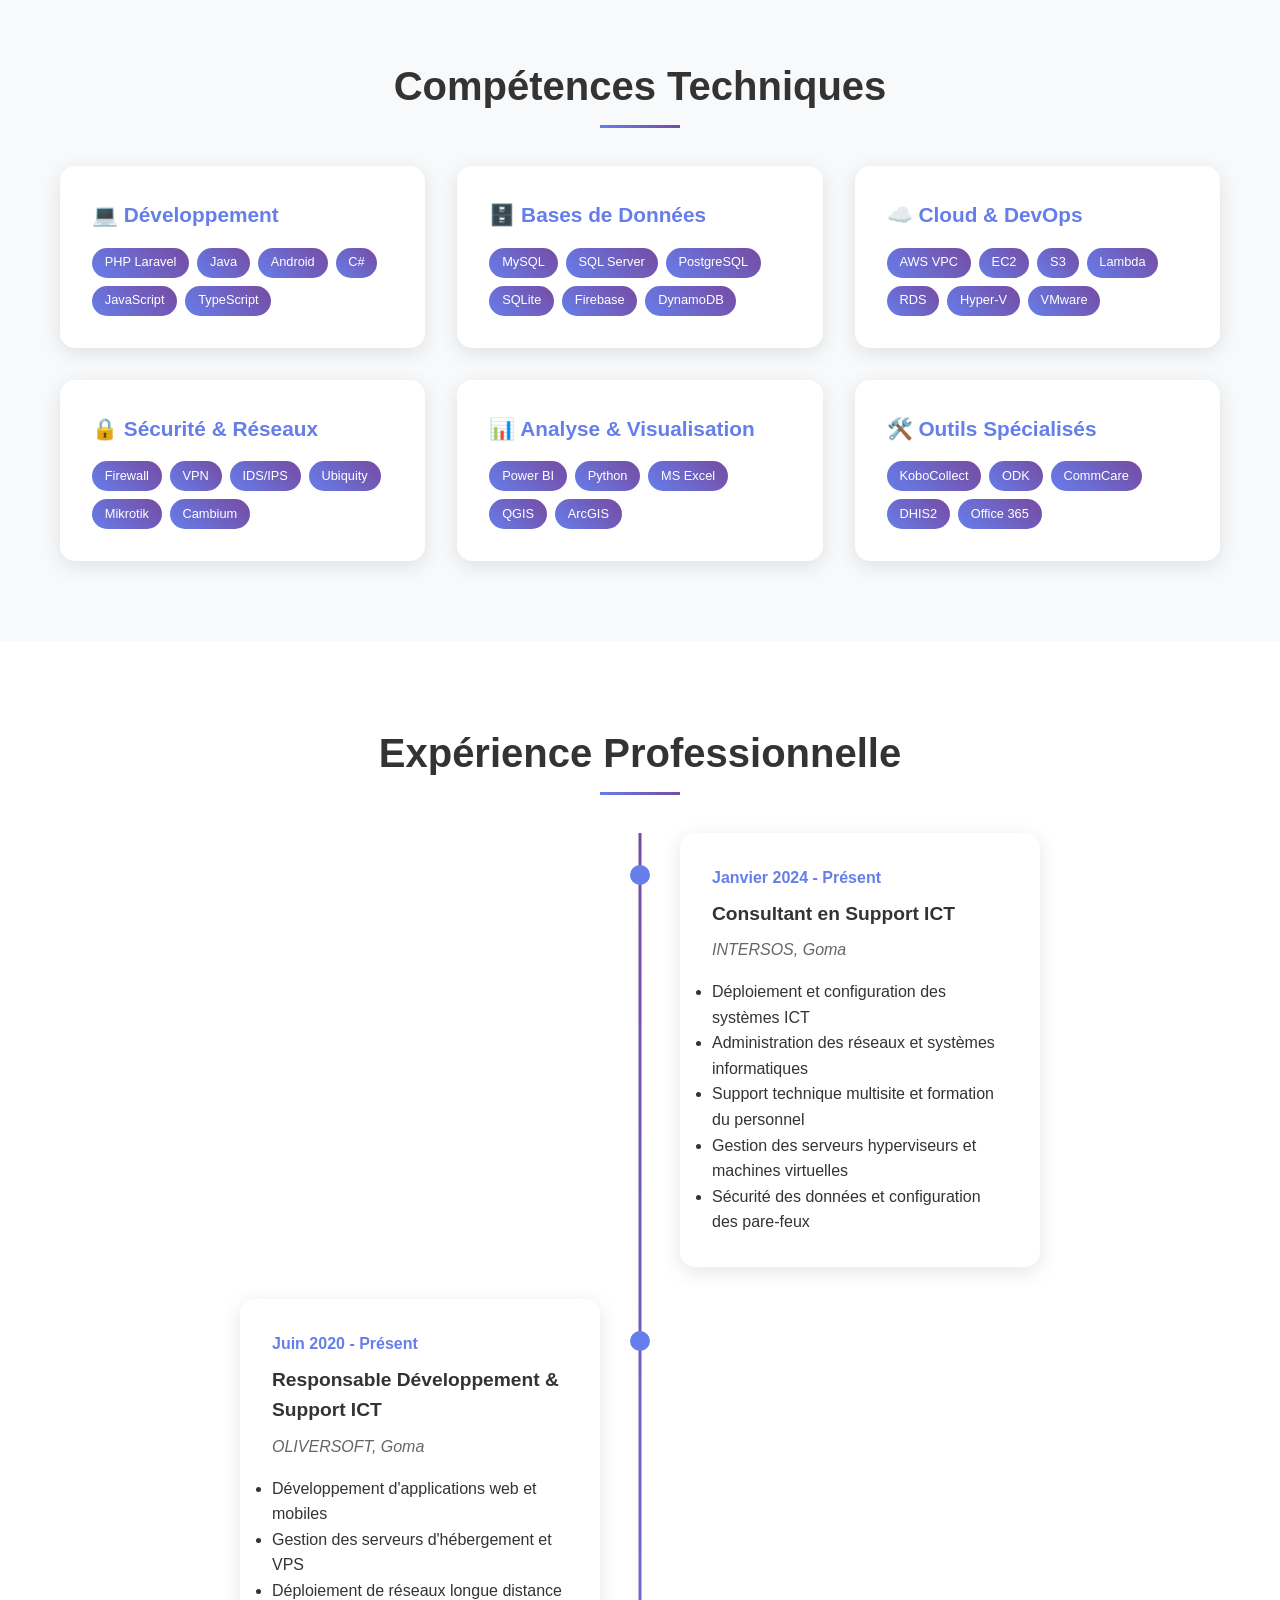
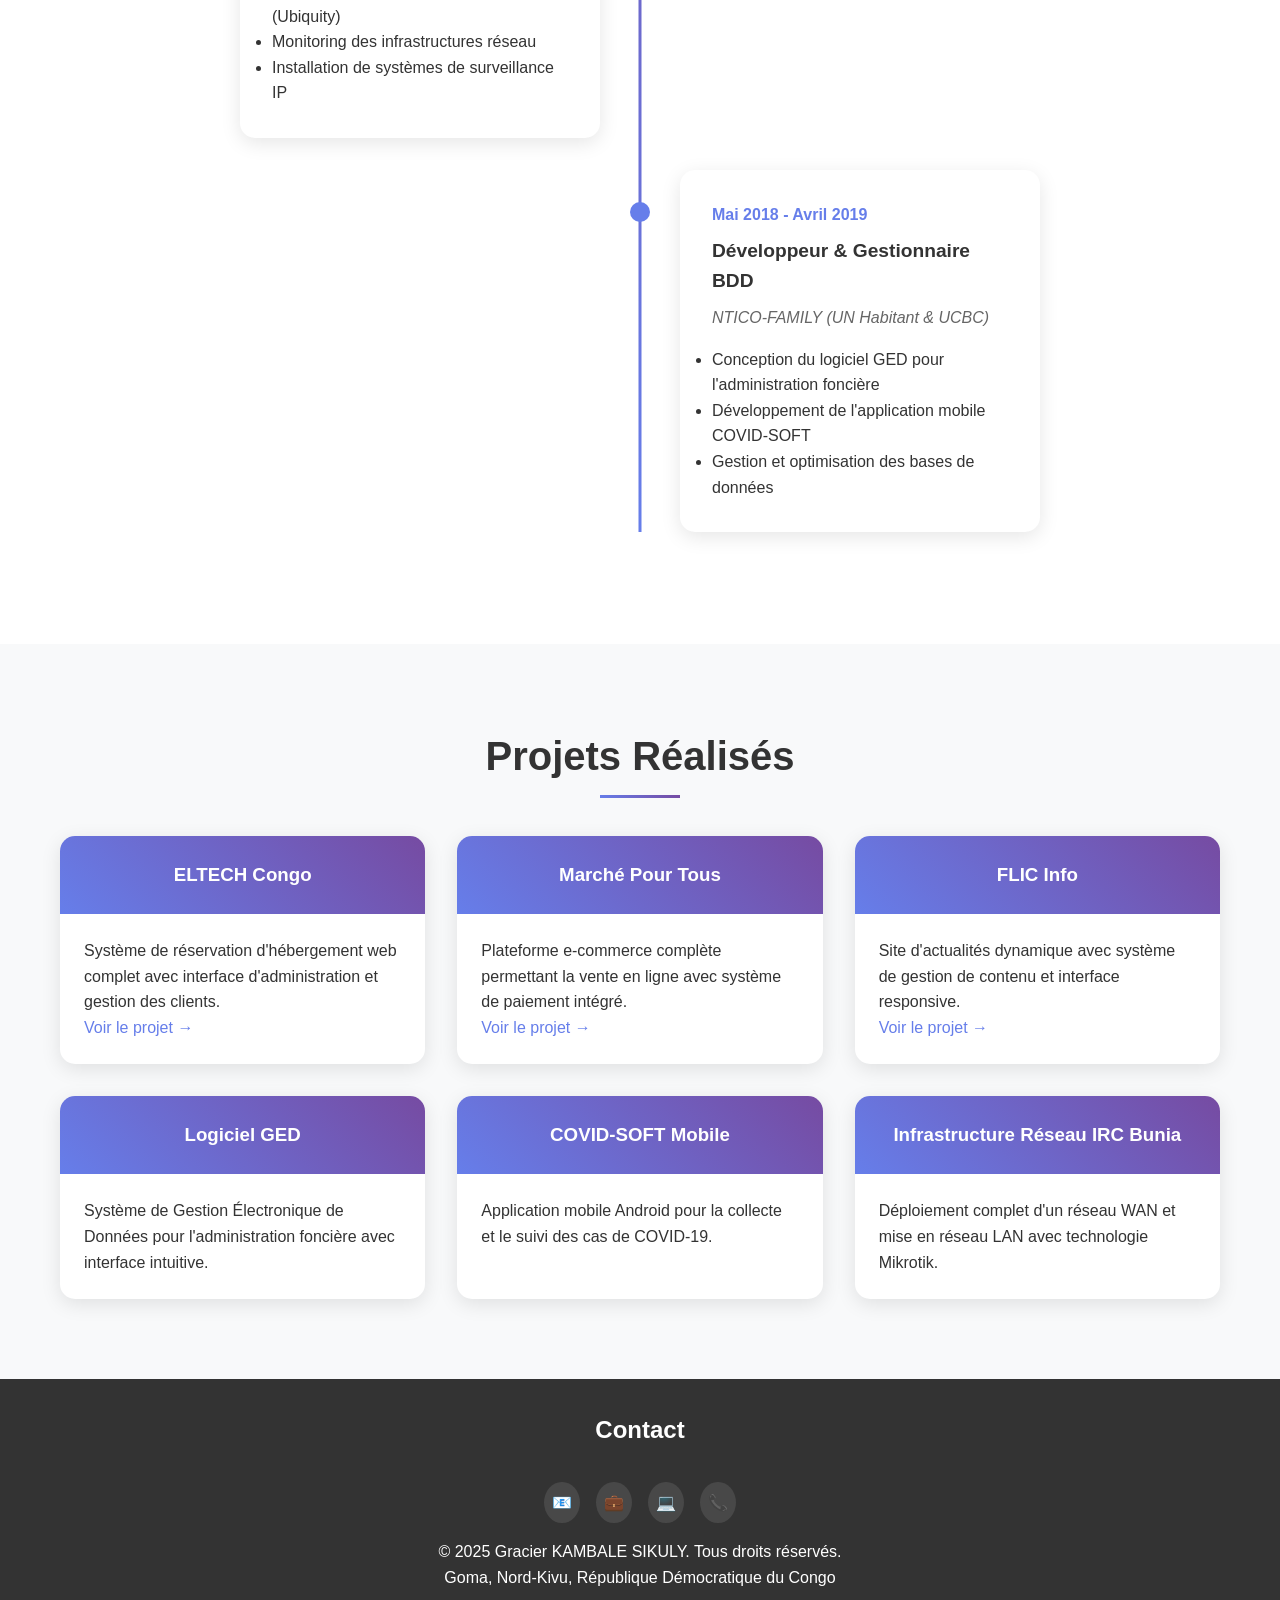
==== commit 8d14221e: "goodgood" ====
--- a/index.html
+++ b/index.html
@@ -1,747 +1,726 @@
 <!DOCTYPE html>
-<html lang="en">
-
+<html lang="fr">
 <head>
-
-    <!--
-    		Basic
-    	-->
-    <meta charset="UTF-8" />
-    <meta http-equiv="X-UA-Compatible" content="IE=edge">
-    <title>Gracieux / Resume / CV</title>
-    <meta name="viewport" content="width=device-width, initial-scale=1, maximum-scale=1" />
-    <meta name="description" content="Gracieux Sikuly portfolio" />
-    <meta name="keywords" content="graciersikuly,graciersikuly@gmail.com, portfolio" />
-    <meta name="author" content="Gracieux Sikuly" />
-
-    <!--
-    		Load Fonts
-    	-->
-    <link
-        href="https://fonts.googleapis.com/css?family=Poppins:100,100i,200,200i,300,300i,400,400i,500,500i,600,600i,700,700i,800,800i,900,900i"
-        rel="stylesheet">
-
-    <!--
-    		Load CSS
-    	-->
-    <link rel="stylesheet" href="css/basic.css" />
-    <link rel="stylesheet" href="css/layout.css" />
-    <link rel="stylesheet" href="css/blogs.css" />
-    <link rel="stylesheet" href="css/ionicons.css" />
-    <link rel="stylesheet" href="css/magnific-popup.css" />
-    <link rel="stylesheet" href="css/animate.css" />
-    <link rel="stylesheet" href="css/owl.carousel.css" />
-
-    <!--
-    		Background Gradient
-    	-->
-    <link rel="stylesheet" href="css/gradient.css" />
-
-    <!--
-    		Template New-Skin
-    	-->
-    <link rel="stylesheet" href="css/new-skin/new-skin.css" />
-
-    <link rel="stylesheet" href="css/demos/demo-7-colors.css" />
-
-    <link rel="stylesheet" href="css/new-skin/classic-skin.css" />
-    <link rel="stylesheet" href="css/template-dark/dark.css" />
-
-
-
-    <!--
-    		Favicons
-    	-->
-    <link rel="shortcut icon" href="images/favicons/icons.ico">
-
-    <!-- Global site tag (gtag.js) - Google Analytics -->
-    <script async src="https://www.googletagmanager.com/gtag/js?id=UA-125314689-11"></script>
-    <script>
-        window.dataLayer = window.dataLayer || [];
-        function gtag() { dataLayer.push(arguments); }
-        gtag('js', new Date());
-
-        gtag('config', 'UA-125314689-11');
-    </script>
-
-
+    <meta charset="UTF-8">
+    <meta name="viewport" content="width=device-width, initial-scale=1.0">
+    <title>Gracier KAMBALE SIKULY - Ingénieur Informaticien</title>
+    <style>
+        * {
+            margin: 0;
+            padding: 0;
+            box-sizing: border-box;
+        }
+
+        body {
+            font-family: 'Arial', sans-serif;
+            line-height: 1.6;
+            color: #333;
+            background: #667eea;
+        }
+
+        .container {
+            max-width: 1200px;
+            margin: 0 auto;
+            padding: 0 20px;
+        }
+
+        /* Header */
+        header {
+            background: rgba(255, 255, 255, 0.95);
+            backdrop-filter: blur(10px);
+            position: fixed;
+            top: 0;
+            width: 100%;
+            z-index: 1000;
+            box-shadow: 0 2px 20px rgba(0,0,0,0.1);
+        }
+
+        nav {
+            display: flex;
+            justify-content: space-between;
+            align-items: center;
+            padding: 1rem 0;
+        }
+
+        .logo {
+            font-size: 1.5rem;
+            font-weight: bold;
+            color: #667eea;
+        }
+
+        .nav-links {
+            display: flex;
+            list-style: none;
+            gap: 2rem;
+        }
+
+        .nav-links a {
+            text-decoration: none;
+            color: #333;
+            font-weight: 500;
+            transition: color 0.3s ease;
+        }
+
+        .nav-links a:hover {
+            color: #667eea;
+        }
+
+        /* Hero Section */
+        .hero {
+            height: 100vh;
+            display: flex;
+            align-items: center;
+            justify-content: center;
+            text-align: center;
+            color: white;
+            position: relative;
+            overflow: hidden;
+            background: linear-gradient(135deg, #667eea 0%, #764ba2 100%);
+            margin-top: 0;
+            padding-top: 80px;
+        }
+
+        .hero::before {
+            content: '';
+            position: absolute;
+            top: 0;
+            left: 0;
+            right: 0;
+            bottom: 0;
+            background: rgba(0,0,0,0.1);
+            animation: float 6s ease-in-out infinite;
+        }
+
+        @keyframes float {
+            0%, 100% { transform: translateY(0px); }
+            50% { transform: translateY(-20px); }
+        }
+
+        .hero-content {
+            position: relative;
+            z-index: 2;
+        }
+
+        .hero h1 {
+            font-size: 3.5rem;
+            margin-bottom: 1rem;
+            animation: fadeInUp 1s ease;
+            color: white;
+            font-weight: bold;
+        }
+
+        .hero .subtitle {
+            font-size: 1.5rem;
+            margin-bottom: 2rem;
+            opacity: 0.9;
+            animation: fadeInUp 1s ease 0.2s both;
+            color: white;
+        }
+
+        .cta-button {
+            display: inline-block;
+            padding: 15px 30px;
+            background: rgba(255, 255, 255, 0.2);
+            color: white;
+            text-decoration: none;
+            border-radius: 50px;
+            border: 2px solid rgba(255, 255, 255, 0.3);
+            transition: all 0.3s ease;
+            font-weight: 600;
+            animation: fadeInUp 1s ease 0.4s both;
+        }
+
+        .cta-button:hover {
+            background: rgba(255, 255, 255, 0.3);
+            transform: translateY(-2px);
+        }
+
+        @keyframes fadeInUp {
+            from {
+                opacity: 0;
+                transform: translateY(30px);
+            }
+            to {
+                opacity: 1;
+                transform: translateY(0);
+            }
+        }
+
+        /* Section Styles */
+        section {
+            padding: 5rem 0;
+            background: white;
+        }
+
+        section:nth-child(even) {
+            background: #f8f9fa;
+        }
+
+        .section-title {
+            text-align: center;
+            font-size: 2.5rem;
+            margin-bottom: 3rem;
+            color: #333;
+            position: relative;
+        }
+
+        .section-title::after {
+            content: '';
+            position: absolute;
+            bottom: -10px;
+            left: 50%;
+            transform: translateX(-50%);
+            width: 80px;
+            height: 3px;
+            background: linear-gradient(45deg, #667eea, #764ba2);
+        }
+
+        /* About Section */
+        .about-content {
+            display: grid;
+            grid-template-columns: 1fr 2fr;
+            gap: 3rem;
+            align-items: center;
+        }
+
+        .profile-card {
+            background: white;
+            padding: 2rem;
+            border-radius: 20px;
+            box-shadow: 0 10px 30px rgba(0,0,0,0.1);
+            text-align: center;
+        }
+
+        .profile-img {
+            width: 150px;
+            height: 150px;
+            border-radius: 50%;
+            background: linear-gradient(45deg, #667eea, #764ba2);
+            margin: 0 auto 1rem;
+            display: flex;
+            align-items: center;
+            justify-content: center;
+            font-size: 3rem;
+            color: white;
+            font-weight: bold;
+        }
+
+        .contact-info {
+            margin-top: 1rem;
+        }
+
+        .contact-info p {
+            margin: 0.5rem 0;
+            color: #666;
+        }
+
+        /* Skills Section */
+        .skills-grid {
+            display: grid;
+            grid-template-columns: repeat(auto-fit, minmax(300px, 1fr));
+            gap: 2rem;
+        }
+
+        .skill-category {
+            background: white;
+            padding: 2rem;
+            border-radius: 15px;
+            box-shadow: 0 5px 20px rgba(0,0,0,0.1);
+            transition: transform 0.3s ease;
+        }
+
+        .skill-category:hover {
+            transform: translateY(-5px);
+        }
+
+        .skill-category h3 {
+            color: #667eea;
+            margin-bottom: 1rem;
+            font-size: 1.3rem;
+        }
+
+        .skill-tags {
+            display: flex;
+            flex-wrap: wrap;
+            gap: 0.5rem;
+        }
+
+        .skill-tag {
+            background: linear-gradient(45deg, #667eea, #764ba2);
+            color: white;
+            padding: 0.3rem 0.8rem;
+            border-radius: 20px;
+            font-size: 0.8rem;
+            font-weight: 500;
+        }
+
+        /* Experience Section */
+        .timeline {
+            position: relative;
+            max-width: 800px;
+            margin: 0 auto;
+        }
+
+        .timeline::before {
+            content: '';
+            position: absolute;
+            left: 50%;
+            top: 0;
+            bottom: 0;
+            width: 3px;
+            background: linear-gradient(45deg, #667eea, #764ba2);
+            transform: translateX(-50%);
+        }
+
+        .timeline-item {
+            margin: 2rem 0;
+            position: relative;
+        }
+
+        .timeline-content {
+            background: white;
+            padding: 2rem;
+            border-radius: 15px;
+            box-shadow: 0 5px 20px rgba(0,0,0,0.1);
+            width: 45%;
+            position: relative;
+        }
+
+        .timeline-item:nth-child(odd) .timeline-content {
+            margin-left: 55%;
+        }
+
+        .timeline-item:nth-child(even) .timeline-content {
+            margin-right: 55%;
+        }
+
+        .timeline-dot {
+            position: absolute;
+            left: 50%;
+            top: 2rem;
+            width: 20px;
+            height: 20px;
+            background: #667eea;
+            border-radius: 50%;
+            transform: translateX(-50%);
+            z-index: 1;
+        }
+
+        .timeline-date {
+            color: #667eea;
+            font-weight: bold;
+            margin-bottom: 0.5rem;
+        }
+
+        .timeline-title {
+            font-size: 1.2rem;
+            font-weight: bold;
+            margin-bottom: 0.5rem;
+        }
+
+        .timeline-company {
+            color: #666;
+            font-style: italic;
+            margin-bottom: 1rem;
+        }
+
+        /* Projects Section */
+        .projects-grid {
+            display: grid;
+            grid-template-columns: repeat(auto-fit, minmax(300px, 1fr));
+            gap: 2rem;
+        }
+
+        .project-card {
+            background: white;
+            border-radius: 15px;
+            overflow: hidden;
+            box-shadow: 0 5px 20px rgba(0,0,0,0.1);
+            transition: transform 0.3s ease;
+        }
+
+        .project-card:hover {
+            transform: translateY(-5px);
+        }
+
+        .project-header {
+            background: linear-gradient(45deg, #667eea, #764ba2);
+            color: white;
+            padding: 1.5rem;
+            text-align: center;
+        }
+
+        .project-body {
+            padding: 1.5rem;
+        }
+
+        .project-link {
+            color: #667eea;
+            text-decoration: none;
+            font-weight: 500;
+        }
+
+        .project-link:hover {
+            text-decoration: underline;
+        }
+
+        /* Footer */
+        footer {
+            background: #333;
+            color: white;
+            text-align: center;
+            padding: 2rem 0;
+        }
+
+        .social-links {
+            display: flex;
+            justify-content: center;
+            gap: 1rem;
+            margin-bottom: 1rem;
+        }
+
+        .social-links a {
+            color: white;
+            text-decoration: none;
+            padding: 0.5rem;
+            border-radius: 50%;
+            background: rgba(255,255,255,0.1);
+            transition: background 0.3s ease;
+        }
+
+        .social-links a:hover {
+            background: rgba(255,255,255,0.2);
+        }
+
+        /* Responsive */
+        @media (max-width: 768px) {
+            .nav-links {
+                display: none;
+            }
+            
+            .hero h1 {
+                font-size: 2.5rem;
+            }
+            
+            .about-content {
+                grid-template-columns: 1fr;
+            }
+            
+            .timeline::before {
+                left: 20px;
+            }
+            
+            .timeline-content {
+                width: calc(100% - 60px);
+                margin-left: 60px !important;
+                margin-right: 0 !important;
+            }
+            
+            .timeline-dot {
+                left: 20px;
+            }
+        }
+    </style>
 </head>
-
 <body>
-    <div class="page new-skin">
-
-        <!-- preloader -->
-        <div class="preloader">
-            <div class="centrize full-width">
-                <div class="vertical-center">
-                    <div class="spinner">
-                        <div class="double-bounce1"></div>
-                        <div class="double-bounce2"></div>
+    <header>
+        <nav class="container">
+            <div class="logo">GS</div>
+            <ul class="nav-links">
+                <li><a href="#home">Accueil</a></li>
+                <li><a href="#about">À propos</a></li>
+                <li><a href="#skills">Compétences</a></li>
+                <li><a href="#experience">Expérience</a></li>
+                <li><a href="#projects">Projets</a></li>
+                <li><a href="#contact">Contact</a></li>
+            </ul>
+        </nav>
+    </header>
+
+    <section id="home" class="hero">
+        <div class="hero-content">
+            <h1>Gracier KAMBALE SIKULY</h1>
+            <p class="subtitle">Ingénieur Informaticien | Développeur Full-Stack | Expert Cloud & Sécurité</p>
+            <a href="#about" class="cta-button">Découvrir mon profil</a>
+        </div>
+    </section>
+
+    <section id="about">
+        <div class="container">
+            <h2 class="section-title">À Propos</h2>
+            <div class="about-content">
+                <div class="profile-card">
+                    <div class="profile-img">GS</div>
+                    <h3>Gracier KAMBALE SIKULY</h3>
+                    <p>Né le 19 juin 1996</p>
+                    <div class="contact-info">
+                        <p>📧 graciersikuly@gmail.com</p>
+                        <p>📱 (+243) 990 378 202</p>
+                        <p>📍 Goma, Nord-Kivu, RD Congo</p>
+                    </div>
+                </div>
+                <div>
+                    <h3>Objectif Professionnel</h3>
+                    <p>Ingénieur informaticien spécialisé en conception et programmation de solutions informatiques avec plus de cinq ans d'expérience. Passionné par l'optimisation des systèmes IT et la sécurité des réseaux, je cherche à intégrer une organisation dynamique où je pourrai mettre à profit mes compétences techniques en développement de bases de données, administration de serveurs, et technologies cloud pour contribuer à des projets innovants et à fort impact.</p>
+                    
+                    <h3 style="margin-top: 2rem;">Langues</h3>
+                    <div class="skill-tags" style="margin-top: 1rem;">
+                        <span class="skill-tag">Français - Excellent</span>
+                        <span class="skill-tag">Anglais - Intermédiaire</span>
+                        <span class="skill-tag">Swahili - Excellent</span>
+                        <span class="skill-tag">Lingala - Intermédiaire</span>
                     </div>
                 </div>
             </div>
         </div>
-
-        <!-- background -->
-        <div class="background"></div>
-
-        <!--
-			Container
-		-->
-        <div class="container opened" data-animation-in="fadeInLeft" data-animation-out="fadeOutLeft">
-
-            <!--
-				Header
-			-->
-            <header class="header">
-
-                <!-- header profile -->
-                <div class="profile">
-                    <div class="title">Gracieux Sikuly</div>
-                    <div class="subtitle subtitle-typed">
-                        <div class="typing-title">
-                            <p>Devellopeur Web/Mobile</p>
-                            <p>Devellopeur Desktop</p>
-                            <p>Base de donnée</p>
-                        </div>
-                    </div>
-                </div>
-
-                <!-- menu btn -->
-                <!--<a href="#" class="menu-btn"><span></span></a>-->
-
-                <!-- menu -->
-                <div class="top-menu">
-                    <ul>
-                        <li class="active">
-                            <a href="#about-card">
-                                <span class="icon ion-person"></span>
-                                <span class="link">Bio</span>
-                            </a>
-                        </li>
-                        <li>
-                            <a href="#resume-card">
-                                <span class="icon ion-android-list"></span>
-                                <span class="link">Resume</span>
-                            </a>
-                        </li>
-
-
-                        <li>
-                            <a href="#contacts-card">
-                                <span class="icon ion-at"></span>
-                                <span class="link">Contact</span>
-                            </a>
-                        </li>
-                    </ul>
-                </div>
-
-            </header>
-
-            <!--
-				Card - Started
-			-->
-            <div class="card-started" id="home-card">
-
-                <!--
-					Profile
-				-->
-                <div class="profile no-photo">
-
-                    <!-- profile image -->
-                    <div class="slide" style="background-image: url(images/profile6.png);"></div>
-
-                    <!-- profile titles -->
-                    <div class="title">Gracieux Sikuly</div>
-                    <!--<div class="subtitle">Web Designer</div>-->
-                    <div class="subtitle subtitle-typed">
-                        <div class="typing-title">
-                            <p>Web Developer</p>
-                            <p>Mobil and Desktop Developer</p>
-                            <p>Database Administrator</p>
-                        </div>
-                    </div>
-
-                    <!-- profile socials -->
-                    <div class="social">
-                        <a target="_blank" href="https://medium.com/">
-                            <span class="fa fa-medium"></span>
-                        </a>
-                        <a target="_blank" href="https://twitter.com/">
-                            <span class="fa fa-twitter"></span>
-                        </a>
-                        <a target="_blank" href="https://facebook.com/">
-                            <span class="fa fa-facebook-f"></span>
-                        </a>
-                        <a target="_blank" href="https://linkedin.com/">
-                            <span class="fa fa-linkedin"></span>
-                        </a>
-                    </div>
-
-                    <!-- profile buttons -->
-                    <div class="lnks">
-                        <a href="#" class="lnk">
-                            <span class="text">Download CV</span>
-                            <span class="ion ion-android-attach"></span>
-                        </a>
-                        <a href="#" class="lnk discover">
-                            <span class="text">Hire Me</span>
-                            <span class="ion ion-android-mail"></span>
-                        </a>
-                    </div>
-
-                </div>
-
+    </section>
+
+    <section id="skills">
+        <div class="container">
+            <h2 class="section-title">Compétences Techniques</h2>
+            <div class="skills-grid">
+                <div class="skill-category">
+                    <h3>💻 Développement</h3>
+                    <div class="skill-tags">
+                        <span class="skill-tag">PHP Laravel</span>
+                        <span class="skill-tag">Java</span>
+                        <span class="skill-tag">Android</span>
+                        <span class="skill-tag">C#</span>
+                        <span class="skill-tag">JavaScript</span>
+                        <span class="skill-tag">TypeScript</span>
+                    </div>
+                </div>
+                
+                <div class="skill-category">
+                    <h3>🗄️ Bases de Données</h3>
+                    <div class="skill-tags">
+                        <span class="skill-tag">MySQL</span>
+                        <span class="skill-tag">SQL Server</span>
+                        <span class="skill-tag">PostgreSQL</span>
+                        <span class="skill-tag">SQLite</span>
+                        <span class="skill-tag">Firebase</span>
+                        <span class="skill-tag">DynamoDB</span>
+                    </div>
+                </div>
+                
+                <div class="skill-category">
+                    <h3>☁️ Cloud & DevOps</h3>
+                    <div class="skill-tags">
+                        <span class="skill-tag">AWS VPC</span>
+                        <span class="skill-tag">EC2</span>
+                        <span class="skill-tag">S3</span>
+                        <span class="skill-tag">Lambda</span>
+                        <span class="skill-tag">RDS</span>
+                        <span class="skill-tag">Hyper-V</span>
+                        <span class="skill-tag">VMware</span>
+                    </div>
+                </div>
+                
+                <div class="skill-category">
+                    <h3>🔒 Sécurité & Réseaux</h3>
+                    <div class="skill-tags">
+                        <span class="skill-tag">Firewall</span>
+                        <span class="skill-tag">VPN</span>
+                        <span class="skill-tag">IDS/IPS</span>
+                        <span class="skill-tag">Ubiquity</span>
+                        <span class="skill-tag">Mikrotik</span>
+                        <span class="skill-tag">Cambium</span>
+                    </div>
+                </div>
+                
+                <div class="skill-category">
+                    <h3>📊 Analyse & Visualisation</h3>
+                    <div class="skill-tags">
+                        <span class="skill-tag">Power BI</span>
+                        <span class="skill-tag">Python</span>
+                        <span class="skill-tag">MS Excel</span>
+                        <span class="skill-tag">QGIS</span>
+                        <span class="skill-tag">ArcGIS</span>
+                    </div>
+                </div>
+                
+                <div class="skill-category">
+                    <h3>🛠️ Outils Spécialisés</h3>
+                    <div class="skill-tags">
+                        <span class="skill-tag">KoboCollect</span>
+                        <span class="skill-tag">ODK</span>
+                        <span class="skill-tag">CommCare</span>
+                        <span class="skill-tag">DHIS2</span>
+                        <span class="skill-tag">Office 365</span>
+                    </div>
+                </div>
             </div>
-
-            <!-- 
-				Card - About
-			-->
-            <div class="card-inner animated active" id="about-card">
-                <div class="card-wrap">
-
-                    <!-- 
-						About 
-					-->
-                    <div class="content about">
-
-                        <!-- title -->
-                        <div class="title">About Me</div>
-
-                        <!-- content -->
-                        <div class="row">
-                            <div class="col col-d-6 col-t-6 col-m-12 border-line-v">
-                                <div class="text-box">
-                                    <p style="text-align: justify;">
-                                        I'm <strong>Gracieux Sikuly</strong> Computer scientist by training, I hold a
-                                        Bac + 5 diploma from the Higher Institute of Computer Science and Management
-                                        (I.S.I.G.). With a varied computer engineer profile of 5 years, I consolidated
-                                        my experience in designing and
-                                        programming, IT solutions to solve problems in the technology community. Some
-                                        areas were at the center of my
-                                        interventions including the design and administration of databases using MS
-                                        Access RDBMS, MySQL, SQLServer, PostgreSQL,
-                                        SQLite, and non-SQL database with MongoDB, FireBase, Amazon DynamoDB, I followed
-                                        a cloud programming module training
-                                        (Cloud develloper) using Amazon Web Service (AWS),information management, data
-                                        monitoring and evaluation, configuration
-                                        and deployment of LAN, WAN, VLAN, Routing and Switching networks under TCP/IP
-                                        architecture, Virtualization: Hyper-V,
-                                        VMware and VM Virtual box, I perfectly master the S.E Windows 7/8/10,11 (expert
-                                        level), Ubuntu / Linux, ICT Support,
-                                        Computer Security as well as the installation and administration of servers
-                                        under the S.E Linux and Windows Server.
-                                    </p>
-                                </div>
-                            </div>
-                            <div class="col col-d-6 col-t-6 col-m-12 border-line-v">
-                                <div class="info-list">
-                                    <ul>
-                                        <li><strong>Contact . . . . .</strong> +243 990 378 202</li>
-                                        <li><strong>Residence . . . . .</strong> DRC</li>
-                                        <li><strong>Freelance . . . . .</strong> Available</li>
-                                        <li><strong>Address . . . . .</strong> Nordkivu, Goma</li>
-                                    </ul>
-                                </div>
-                            </div>
-                            <div class="clear"></div>
-                        </div>
-
-                    </div>
-
-                    <!--
-						Fun Fact
-					-->
-                    <div class="content fuct">
-
-                        <!-- title -->
-                        <div class="title">Awards</div>
-
-                        <!-- content -->
-                        <div class="row fuct-items">
-
-                            <!-- fuct item -->
-                            <div class="col col-d-3 col-t-3 col-m-6 border-line-v">
-                                <div class="fuct-item">
-                                    <div class="icon"><span class="fa fa-book"></span></div>
-                                    <div class="name">Udacity Cloud Developer Awards</div>
-                                </div>
-                            </div>
-
-                            <!-- fuct item -->
-                            <div class="col col-d-3 col-t-3 col-m-6 border-line-v">
-                                <div class="fuct-item">
-                                    <div class="icon"><span class="fa fa-trophy"></span></div>
-                                    <div class="name">ISIG Computer scientist Diploma</div>
-                                </div>
-                            </div>
-
-                            <!-- fuct item -->
-                            <div class="col col-d-3 col-t-3 col-m-6 border-line-v">
-                                <div class="fuct-item">
-                                    <div class="icon"><span class="fa fa-coffee"></span></div>
-                                    <div class="name">Cisco Networking Award</div>
-                                </div>
-                            </div>
-
-                            <!-- fuct item -->
-                            <div class="col col-d-3 col-t-3 col-m-6 border-line-v">
-                                <div class="fuct-item">
-                                    <div class="icon"><span class="fa fa-pencil"></span></div>
-                                    <div class="name">Data Analyst Awards</div>
-                                </div>
-                            </div>
-
-                            <div class="clear"></div>
-                        </div>
-
-
-
-                    </div>
-
-                    <!--
-						Services
-					-->
-                    <div class="content services">
-
-                        <!-- title -->
-                        <div class="title">My Services</div>
-
-                        <!-- content -->
-                        <div class="row service-items border-line-v">
-                            <!-- service item -->
-                            <div class="col col-d-6 col-t-6 col-m-12 border-line-h">
-                                <div class="service-item">
-                                    <div class="icon">
-                                        <span class="fa fa-book"></span>
-                                    </div>
-                                    <div class="name">
-                                        <span>
-                                            Web develloper </span>
-                                    </div>
-                                    <div class="desc">
-                                        <div>
-                                            Design and development of custom website and web application
-                                        </div>
-                                    </div>
-                                </div>
-                            </div>
-                            <!-- service item -->
-                            <div class="col col-d-6 col-t-6 col-m-12 border-line-h">
-                                <div class="service-item">
-                                    <div class="icon">
-                                        <span class="fa fa-video-camera"></span>
-                                    </div>
-                                    <div class="name">
-                                        <span>
-                                            Mobile Developer </span>
-                                    </div>
-                                    <div class="desc">
-                                        <div>
-                                            Design and development of custom mobil application
-                                        </div>
-                                    </div>
-                                </div>
-                            </div>
-                            <!-- service item -->
-                            <div class="col col-d-6 col-t-6 col-m-12 border-line-h">
-                                <div class="service-item">
-                                    <div class="icon">
-                                        <span class="fa fa-newspaper-o"></span>
-                                    </div>
-                                    <div class="name">
-                                        <span>
-                                            Database development and deployment </span>
-                                    </div>
-                                    <div class="desc">
-                                        <div>
-                                            database development and deployment
-                                        </div>
-                                    </div>
-                                </div>
-                            </div>
-                            <!-- service item -->
-                            <div class="col col-d-6 col-t-6 col-m-12 border-line-h">
-                                <div class="service-item">
-                                    <div class="icon">
-                                        <span class="fa fa-gamepad"></span>
-                                    </div>
-                                    <div class="name">
-                                        <span>
-                                            Networking and ICT Support</span>
-                                    </div>
-                                    <div class="desc">
-                                        <div>
-                                            Network configuration LAN, WAN, VPN, VLAN and help desk and software and
-                                            hardware maintenance
-                                        </div>
-                                    </div>
-                                </div>
-                            </div>
-                        </div>
-                        <div class="clear"></div>
-
-                    </div>
-
-
-
+        </div>
+    </section>
+
+    <section id="experience">
+        <div class="container">
+            <h2 class="section-title">Expérience Professionnelle</h2>
+            <div class="timeline">
+                <div class="timeline-item">
+                    <div class="timeline-dot"></div>
+                    <div class="timeline-content">
+                        <div class="timeline-date">Janvier 2024 - Présent</div>
+                        <div class="timeline-title">Consultant en Support ICT</div>
+                        <div class="timeline-company">INTERSOS, Goma</div>
+                        <ul>
+                            <li>Déploiement et configuration des systèmes ICT</li>
+                            <li>Administration des réseaux et systèmes informatiques</li>
+                            <li>Support technique multisite et formation du personnel</li>
+                            <li>Gestion des serveurs hyperviseurs et machines virtuelles</li>
+                            <li>Sécurité des données et configuration des pare-feux</li>
+                        </ul>
+                    </div>
+                </div>
+                
+                <div class="timeline-item">
+                    <div class="timeline-dot"></div>
+                    <div class="timeline-content">
+                        <div class="timeline-date">Juin 2020 - Présent</div>
+                        <div class="timeline-title">Responsable Développement & Support ICT</div>
+                        <div class="timeline-company">OLIVERSOFT, Goma</div>
+                        <ul>
+                            <li>Développement d'applications web et mobiles</li>
+                            <li>Gestion des serveurs d'hébergement et VPS</li>
+                            <li>Déploiement de réseaux longue distance (Ubiquity)</li>
+                            <li>Monitoring des infrastructures réseau</li>
+                            <li>Installation de systèmes de surveillance IP</li>
+                        </ul>
+                    </div>
+                </div>
+                
+                <div class="timeline-item">
+                    <div class="timeline-dot"></div>
+                    <div class="timeline-content">
+                        <div class="timeline-date">Mai 2018 - Avril 2019</div>
+                        <div class="timeline-title">Développeur & Gestionnaire BDD</div>
+                        <div class="timeline-company">NTICO-FAMILY (UN Habitant & UCBC)</div>
+                        <ul>
+                            <li>Conception du logiciel GED pour l'administration foncière</li>
+                            <li>Développement de l'application mobile COVID-SOFT</li>
+                            <li>Gestion et optimisation des bases de données</li>
+                        </ul>
+                    </div>
                 </div>
             </div>
-
-            <!--
-				Card - Resume
-			-->
-            <div class="card-inner" id="resume-card">
-                <div class="card-wrap">
-
-                    <!--
-						Resume
-					-->
-                    <div class="content resume">
-
-                        <!-- title -->
-                        <div class="title">Resume</div>
-
-                        <!-- content -->
-                        <div class="row">
-
-                            <!-- experience -->
-                            <div class="col col-d-6 col-t-6 col-m-12 border-line-v">
-                                <div class="resume-title border-line-h">
-                                    <div class="icon"><i class="fa fa-briefcase"></i></div>
-                                    <div class="name">Experience</div>
-                                </div>
-                                <div class="resume-items">
-                                    <div class="resume-item border-line-h active">
-                                        <div class="date">2020 - Present</div>
-                                        <div class="name">ICT Support Assistant and Software System Developer Manager
-                                        </div>
-                                        <div class="company">Oliversoft</div>
-                                        <p style="text-align: justify;">
-                                            I coordinate and deploy several network installations (LAN, WAN) as part of
-                                            providing internet access to the company's
-                                            several customers, and I participate in a team of design of IT solutions of
-                                            the company, in the design and realization of the applications of
-                                            the management, the websites, the web applications, the mobile applications
-                                            that are delivered to the partners of the
-                                            company.
-                                        </p>
-                                    </div>
-                                    <div class="resume-item border-line-h">
-                                        <div class="date">June 15, 2019 -December 31, 2019</div>
-                                        <div class="name">Database Manager</div>
-                                        <div class="company">CONGO TECHNOLOGY.</div>
-                                        <p style="text-align: justify;">
-                                            I developed and administered the databases of customers of the company Congo
-                                            technology, I developed the websites of
-                                            different customers.
-                                        </p>
-                                    </div>
-                                    <div class="resume-item">
-                                        <div class="date">03 main 2018 - 20 April 2019</div>
-                                        <div class="name">Developer and Data Base Expert</div>
-                                        <div class="company">NTICO-FAMILLY in partnership with UN Habitant and UCBC
-                                        </div>
-                                        <p style="text-align: justify;">
-                                            I participated in the design and field deployment of GED (Gestion
-                                            Electronique de Dossier) software for land
-                                            administration in the districts of KALEHE (SOUTH KIVU), Rutshuru (NORTH
-                                            KIVU) and PIMBO (ITURI/BUNIA); We had conducted
-                                            user training and technical assistance in the field during deployments in
-                                            the three pilot districts of the project and
-                                            had developed and implemented a user guide; In March 2020 NTICO-FAMILLY in
-                                            partnership with UN Habitant and UCBC. I
-                                            developed a mobile application for collecting covid-19 cases called
-                                            COVID-SOFT, an application that makes potential
-                                            covid-19 cases and also analyzes, processing and manages data collected by
-                                            field investigators in the Zero Covid-19
-                                            project in North Kivu.
-                                        </p>
-                                    </div>
-                                </div>
-                            </div>
-
-                            <!-- education -->
-                            <div class="col col-d-6 col-t-6 col-m-12 border-line-v">
-                                <div class="resume-title border-line-h">
-                                    <div class="icon"><i class="fa fa-university"></i></div>
-                                    <div class="name">Education</div>
-                                </div>
-                                <div class="resume-items">
-                                    <div class="resume-item border-line-h">
-                                        <div class="date">2017 - 2019</div>
-                                        <div class="name">Institute of Computer Science and Management (I.S.I.G.)</div>
-                                        <div class="company">DRC/Goma Nord-Kivu</div>
-                                        <p style="text-align: justify;">
-                                            Bachelor's degree (Bac + 5) in computer science, design and programming
-                                            option at the Higher Institute of Computer
-                                            Science and Management (I.S.I.G.) in July 2019 in Goma;
-                                        </p>
-                                    </div>
-                                    <div class="resume-item border-line-h">
-                                        <div class="date">2014 - 2017</div>
-                                        <div class="name">Institute of Computer Science and Management (I.S.I.G.)</div>
-                                        <div class="company">DRC/Goma Nord-Kivu</div>
-                                        <p style="text-align: justify;">
-                                            Grade (Bac + 3) in computer science, at the Higher Institute of Computer
-                                            Science and Management (I.S.I.G.) in July 2017 in Goma;
-                                        </p>
-                                    </div>
-                                    <div class="resume-item border-line-h">
-                                        <div class="date">2013 - 2014</div>
-                                        <div class="name">Yira Complex Scolaire</div>
-                                        <div class="company">DRC/Goma Nord-Kivu</div>
-                                        <p style="text-align: justify;">
-                                            State diploma option Commercial Informatics, in August 2014.
-                                        </p>
-                                    </div>
-                                </div>
-                            </div>
-
-                            <div class="clear"></div>
-                        </div>
-
-                    </div>
-
-                    <!--
-						Skills
-					-->
-                    <div class="content skills">
-
-                        <!-- title -->
-                        <div class="title">Skills</div>
-
-                        <!-- content -->
-                        <div class="row">
-
-                            <!-- skill item -->
-                            <div class="col col-d-12 col-t-12 col-m-12 border-line-v">
-                                <div class="skills-list">
-                                    <ul>
-                                        <li class="border-line-h">
-                                            <div class="name">Database Administrator</div>
-                                            <div class="progress">
-                                                <div class="percentage" style="width:90%;"></div>
-                                            </div>
-                                        </li>
-                                        <li class="border-line-h">
-                                            <div class="name">The Power of Observation and Analyse</div>
-                                            <div class="progress">
-                                                <div class="percentage" style="width:65%;"></div>
-                                            </div>
-                                        </li>
-                                        <li class="border-line-h">
-                                            <div class="name">Reasoning and Problem Solving</div>
-                                            <div class="progress">
-                                                <div class="percentage" style="width:75%;"></div>
-                                            </div>
-                                        </li>
-                                        <li>
-                                            <div class="name">Knowledge of Grammar, Spelling</div>
-                                            <div class="progress">
-                                                <div class="percentage" style="width:85%;"></div>
-                                            </div>
-                                        </li>
-                                    </ul>
-                                </div>
-                            </div>
-
-                            <!-- skill item -->
-                            <div class="col col-d-6 col-t-6 col-m-12 border-line-v">
-                                <div class="skills-list dotted">
-                                    <div class="skill-title border-line-h">
-                                        <div class="icon"><i class="fa fa-flag"></i></div>
-                                        <div class="name">Languages</div>
-                                    </div>
-                                    <ul>
-                                        <li class="border-line-h">
-                                            <div class="name">French</div>
-                                            <div class="progress">
-                                                <div class="percentage" style="width:90%;"></div>
-                                            </div>
-                                        </li>
-
-                                        <li>
-                                            <div class="name">English</div>
-                                            <div class="progress ">
-                                                <div class="percentage" style="width:70%;"></div>
-                                            </div>
-                                        </li>
-                                        <li class="border-line-h">
-                                            <div class="name">Swahili</div>
-                                            <div class="progress">
-                                                <div class="percentage" style="width:80%;"></div>
-                                            </div>
-                                        </li>
-                                    </ul>
-                                </div>
-                            </div>
-
-                            <!-- skill item -->
-                            <div class="col col-d-6 col-t-6 col-m-12 border-line-v">
-                                <div class="skills-list list">
-                                    <div class="skill-title border-line-h">
-                                        <div class="icon"><i class="fa fa-list"></i></div>
-                                        <div class="name">Knowledge</div>
-                                    </div>
-                                    <ul>
-                                        <li>
-                                            <div class="name">Adaptability</div>
-                                        </li>
-                                        <li>
-                                            <div class="name">Strong Research Skills</div>
-                                        </li>
-                                        <li>
-                                            <div class="name">The Ability to Get Focused</div>
-                                        </li>
-                                        <li>
-                                            <div class="name">Communicate</div>
-                                        </li>
-                                        <li>
-                                            <div class="name">The Ability to Meet Deadlines</div>
-                                        </li>
-                                        <li>
-                                            <div class="name">Organizational Skills</div>
-                                        </li>
-                                    </ul>
-                                </div>
-                            </div>
-
-                            <div class="clear"></div>
-                        </div>
-
-                    </div>
-
-
-
+        </div>
+    </section>
+
+    <section id="projects">
+        <div class="container">
+            <h2 class="section-title">Projets Réalisés</h2>
+            <div class="projects-grid">
+                <div class="project-card">
+                    <div class="project-header">
+                        <h3>ELTECH Congo</h3>
+                    </div>
+                    <div class="project-body">
+                        <p>Système de réservation d'hébergement web complet avec interface d'administration et gestion des clients.</p>
+                        <a href="https://eltech-congo.cd" class="project-link" target="_blank">Voir le projet →</a>
+                    </div>
+                </div>
+                
+                <div class="project-card">
+                    <div class="project-header">
+                        <h3>Marché Pour Tous</h3>
+                    </div>
+                    <div class="project-body">
+                        <p>Plateforme e-commerce complète permettant la vente en ligne avec système de paiement intégré.</p>
+                        <a href="https://marchepourtous.com" class="project-link" target="_blank">Voir le projet →</a>
+                    </div>
+                </div>
+                
+                <div class="project-card">
+                    <div class="project-header">
+                        <h3>FLIC Info</h3>
+                    </div>
+                    <div class="project-body">
+                        <p>Site d'actualités dynamique avec système de gestion de contenu et interface responsive.</p>
+                        <a href="https://flic-info.cd" class="project-link" target="_blank">Voir le projet →</a>
+                    </div>
+                </div>
+                
+                <div class="project-card">
+                    <div class="project-header">
+                        <h3>Logiciel GED</h3>
+                    </div>
+                    <div class="project-body">
+                        <p>Système de Gestion Électronique de Données pour l'administration foncière avec interface intuitive.</p>
+                    </div>
+                </div>
+                
+                <div class="project-card">
+                    <div class="project-header">
+                        <h3>COVID-SOFT Mobile</h3>
+                    </div>
+                    <div class="project-body">
+                        <p>Application mobile Android pour la collecte et le suivi des cas de COVID-19.</p>
+                    </div>
+                </div>
+                
+                <div class="project-card">
+                    <div class="project-header">
+                        <h3>Infrastructure Réseau IRC Bunia</h3>
+                    </div>
+                    <div class="project-body">
+                        <p>Déploiement complet d'un réseau WAN et mise en réseau LAN avec technologie Mikrotik.</p>
+                    </div>
                 </div>
             </div>
-
-
-
-
-            <!--
-				Card - Contacts
-			-->
-            <div class="card-inner contacts" id="contacts-card">
-                <div class="card-wrap">
-
-                    <!--
-						Conacts Info
-					-->
-                    <div class="content contacts">
-
-                        <!-- title -->
-                        <div class="title">Contact</div>
-
-                        <!-- content -->
-                        <div class="row">
-                            <div class="col col-d-12 col-t-12 col-m-12 border-line-v">
-                                <div class="map">
-                                    <iframe width="100%" height="200" frameborder="0" style="border:0"
-                                        referrerpolicy="no-referrer-when-downgrade"
-                                        src="https://www.google.com/maps/embed/v1/place?key=AIzaSyBqHQ0YTvnCWsIR9C10w6NJhnBhNLtSbC8
-                                                                        &zoom=18&q=Oliversoft
-                                                                        Rond point signers, Avenue kanyamuhanga N° 24, Goma" allowfullscreen>
-                                    </iframe>
-                                </div>
-                                <div class="info-list">
-                                    <ul>
-                                        <li><strong>Address . . . . .</strong> Nord-Kivu, Goma(DRC)</li>
-                                        <li><strong>Email . . . . .</strong> graciersikuly@gmail.com</li>
-                                        <li><strong>Phone . . . . .</strong> +243 990 378 202</li>
-                                        <li><strong>Freelance . . . . .</strong> Available</li>
-                                    </ul>
-                                </div>
-                            </div>
-                            <div class="clear"></div>
-                        </div>
-
-                    </div>
-
-                    <!--
-						Contact Form
-					-->
-                    <div class="content contacts">
-
-                        <!-- title -->
-                        <div class="title">Contact Form</div>
-
-                        <!-- content -->
-                        <div class="row">
-                            <div class="col col-d-12 col-t-12 col-m-12 border-line-v">
-                                <div class="contact_form">
-                                    <form id="cform" method="post">
-                                        <div class="row">
-                                            <div class="col col-d-6 col-t-6 col-m-12">
-                                                <div class="group-val">
-                                                    <input type="text" name="name" placeholder="Full Name" />
-                                                </div>
-                                            </div>
-                                            <div class="col col-d-6 col-t-6 col-m-12">
-                                                <div class="group-val">
-                                                    <input type="text" name="email" placeholder="Email Address" />
-                                                </div>
-                                            </div>
-                                            <div class="col col-d-12 col-t-12 col-m-12">
-                                                <div class="group-val">
-                                                    <textarea name="message" placeholder="Your Message"></textarea>
-                                                </div>
-                                            </div>
-                                        </div>
-                                        <div class="align-left">
-                                            <a href="#" class="button" onclick="$('#cform').submit(); return false;">
-                                                <span class="text">Send Message</span>
-                                                <span class="arrow"></span>
-                                            </a>
-                                        </div>
-                                    </form>
-                                    <div class="alert-success">
-                                        <p>Thanks, your message is sent successfully.</p>
-                                    </div>
-                                </div>
-                            </div>
-                            <div class="clear"></div>
-                        </div>
-
-                    </div>
-
-                </div>
+        </div>
+    </section>
+
+    <footer id="contact">
+        <div class="container">
+            <h2 style="margin-bottom: 2rem;">Contact</h2>
+            <div class="social-links">
+                <a href="mailto:graciersikuly@gmail.com">📧</a>
+                <a href="https://linkedin.com/in/gracieux-sikuly-4aba2118b" target="_blank">💼</a>
+                <a href="https://github.com/gracieuxsikuly" target="_blank">💻</a>
+                <a href="skype:Gracieux Sikuly">📞</a>
             </div>
-
+            <p>&copy; 2025 Gracier KAMBALE SIKULY. Tous droits réservés.</p>
+            <p>Goma, Nord-Kivu, République Démocratique du Congo</p>
         </div>
-
-        <div class="s_overlay"></div>
-
-
-    </div>
-
-    <!--
-		jQuery Scripts
-	-->
-    <script src="js/jquery.min.js"></script>
-    <script src="js/jquery.validate.js"></script>
-    <script src="js/jquery.magnific-popup.js"></script>
-    <script src="js/imagesloaded.pkgd.js"></script>
-    <script src="js/isotope.pkgd.js"></script>
-    <script src="js/jquery.slimscroll.js"></script>
-    <script src="js/owl.carousel.js"></script>
-    <script src="js/typed.js"></script>
-    <script src="../../../use.fontawesome.com/8da76d029b.js"></script>
-
-    <!--
-		Google map api
-	-->
-
-    <!-- <script src="https://maps.googleapis.com/maps/api/js?key=AIzaSyDz2w7HUaWudHwd7AWQpCL48Qs050WOn9s"></script> -->
-
-    <!--
-		Main Scripts
-	-->
-    <script src="js/scripts.js"></script>
-
+    </footer>
+
+    <script>
+        // Smooth scrolling pour les liens de navigation
+        document.querySelectorAll('a[href^="#"]').forEach(anchor => {
+            anchor.addEventListener('click', function (e) {
+                e.preventDefault();
+                const target = document.querySelector(this.getAttribute('href'));
+                if (target) {
+                    target.scrollIntoView({
+                        behavior: 'smooth',
+                        block: 'start'
+                    });
+                }
+            });
+        });
+
+        // Animation au scroll
+        const observerOptions = {
+            threshold: 0.1,
+            rootMargin: '0px 0px -50px 0px'
+        };
+
+        const observer = new IntersectionObserver((entries) => {
+            entries.forEach(entry => {
+                if (entry.isIntersecting) {
+                    entry.target.style.opacity = '1';
+                    entry.target.style.transform = 'translateY(0)';
+                }
+            });
+        }, observerOptions);
+
+        // Observer tous les éléments à animer
+        document.querySelectorAll('.skill-category, .timeline-item, .project-card').forEach(el => {
+            el.style.opacity = '0';
+            el.style.transform = 'translateY(20px)';
+            el.style.transition = 'opacity 0.6s ease, transform 0.6s ease';
+            observer.observe(el);
+        });
+    </script>
 </body>
-
-<!-- Mirrored from bslthemes.com/html/ryan/index-new-demo-7.html by HTTrack Website Copier/3.x [XR&CO'2014], Sat, 21 Jan 2023 10:11:14 GMT -->
-
 </html>
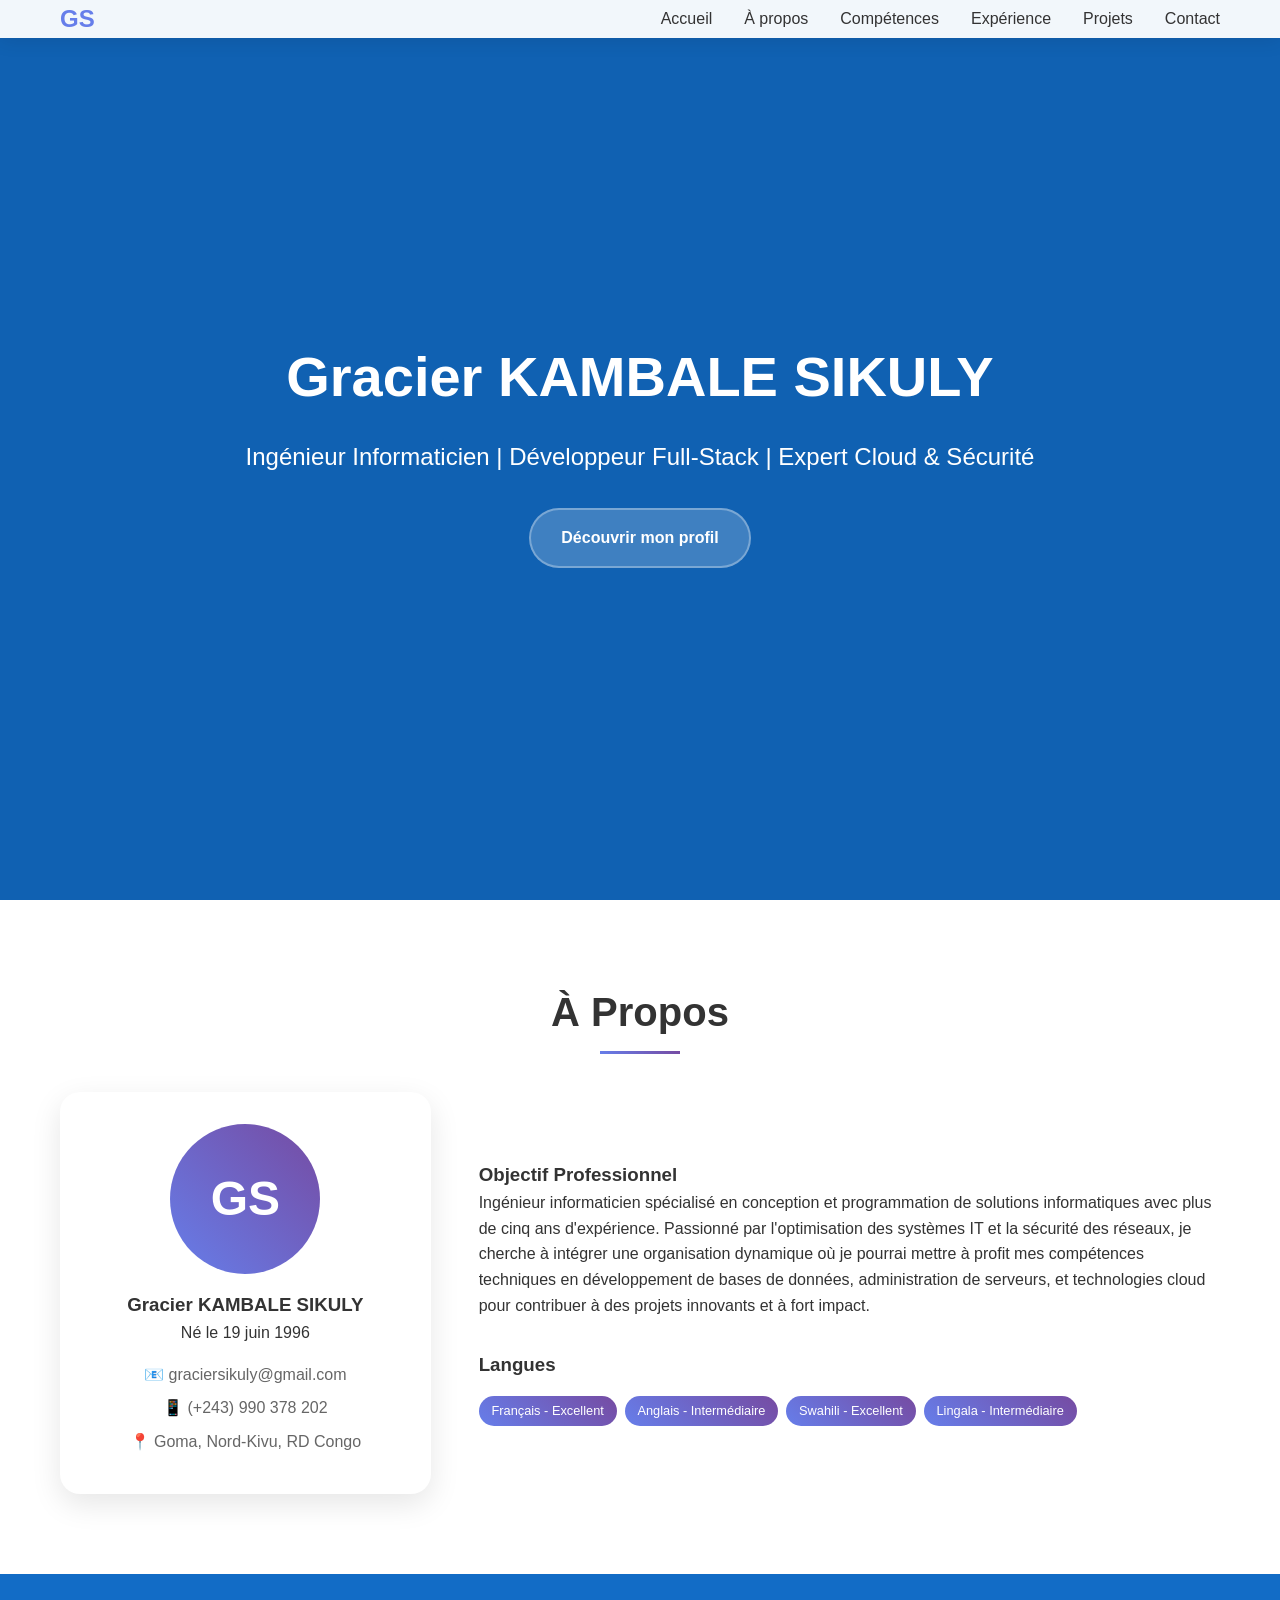
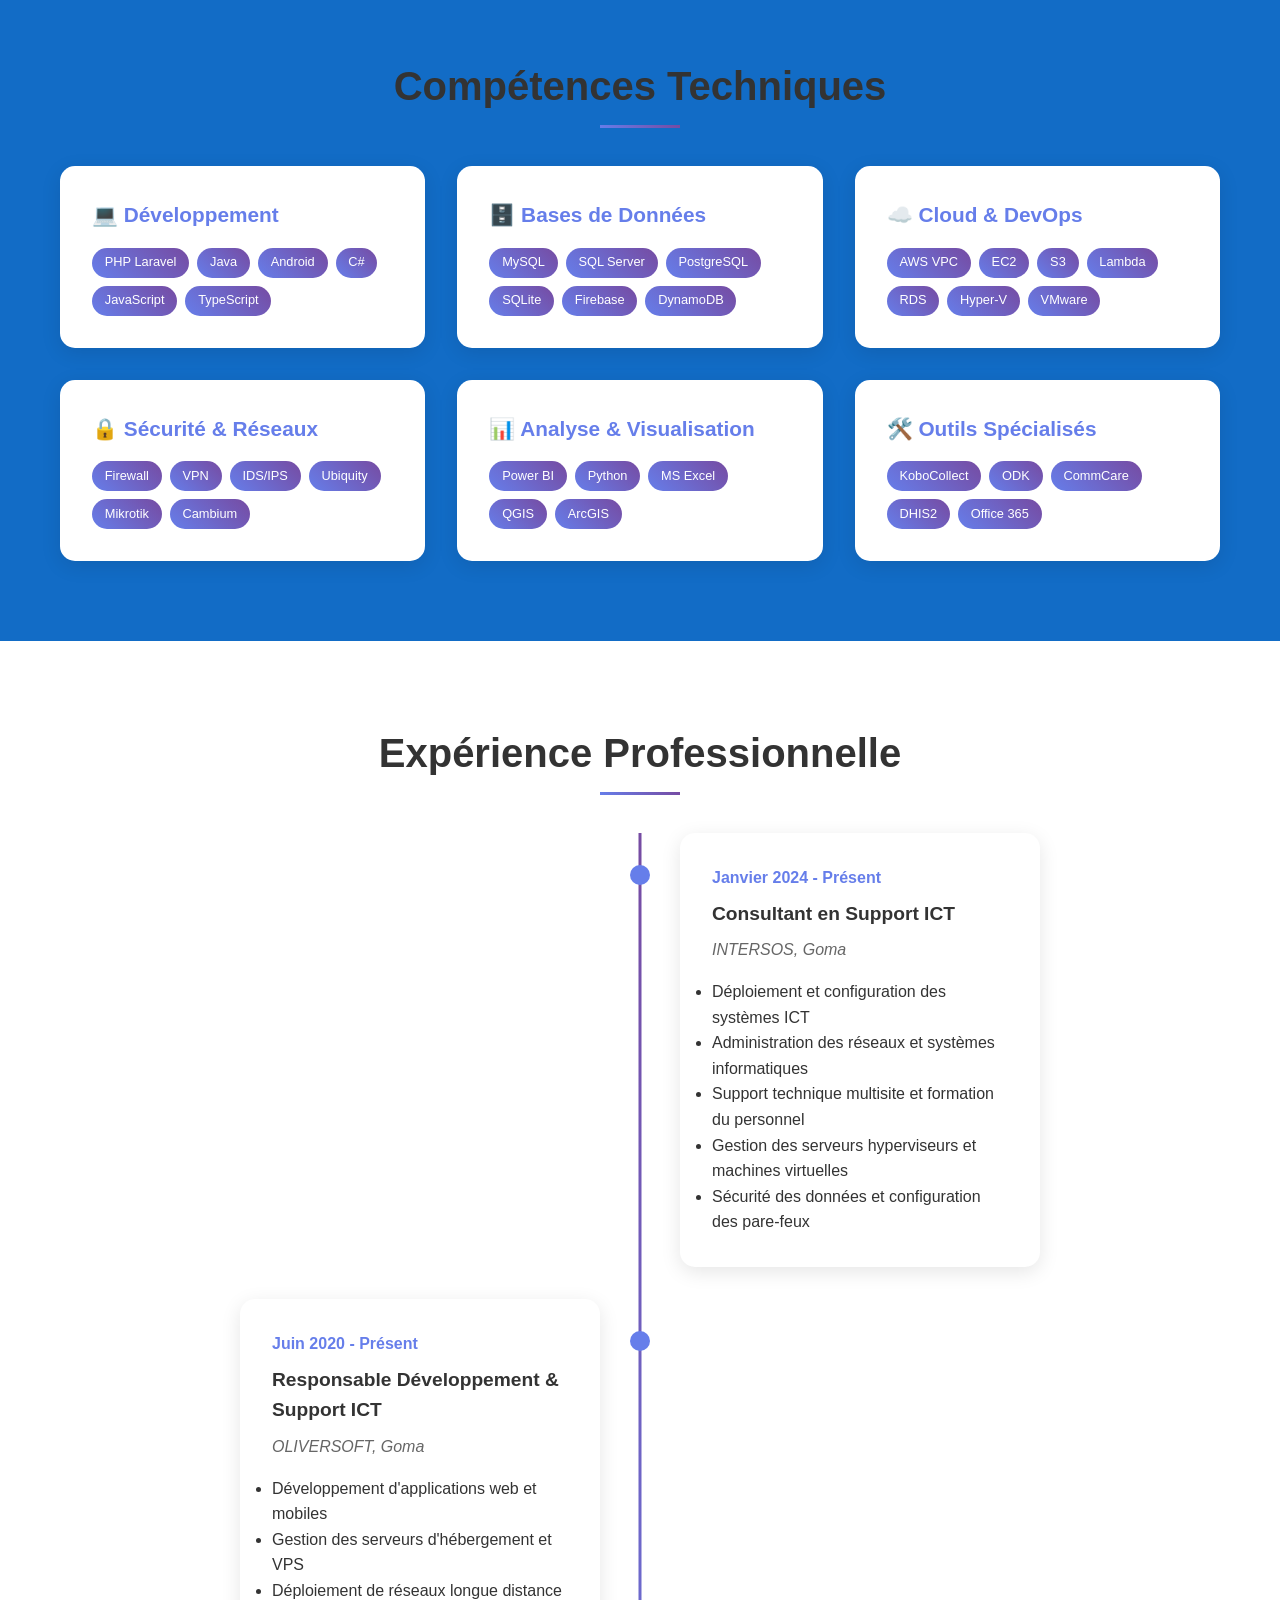
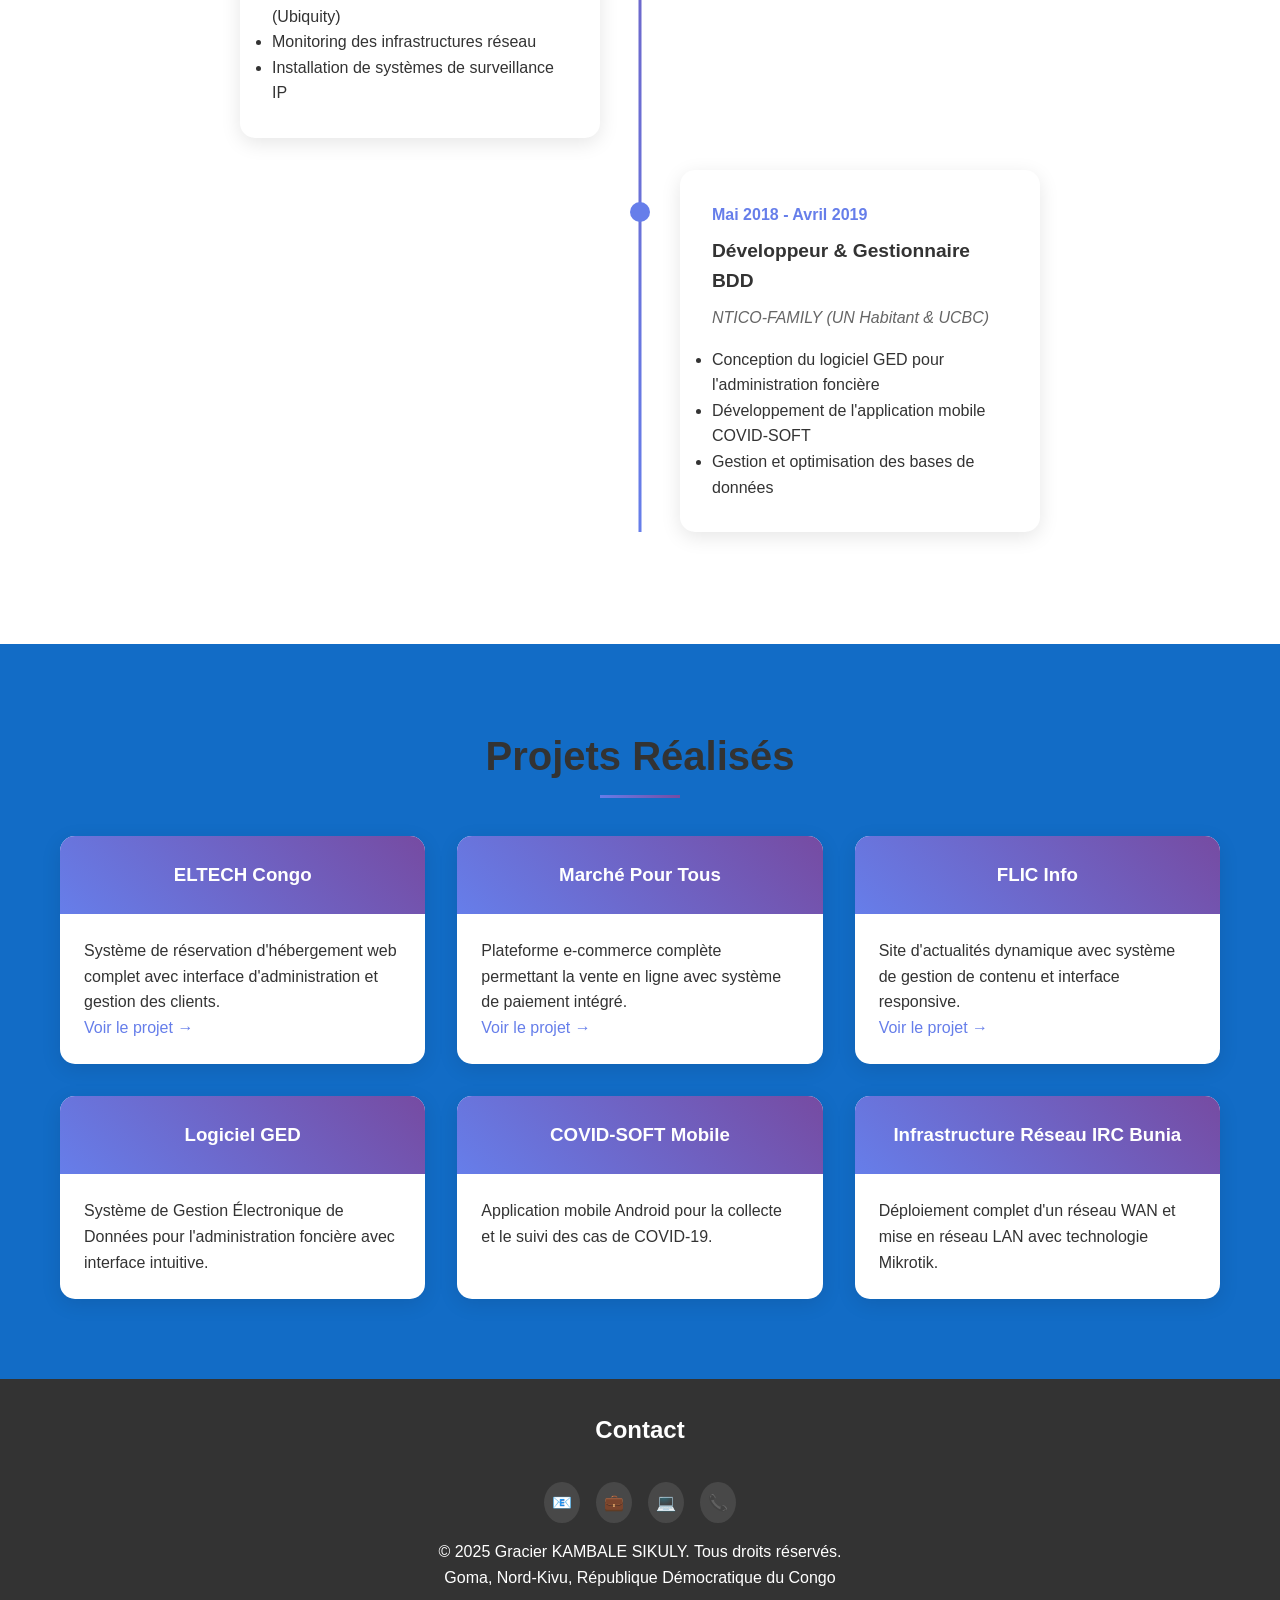
==== commit 1c449a03: "good" ====
--- a/index.html
+++ b/index.html
@@ -153,7 +153,7 @@
         }
 
         section:nth-child(even) {
-            background: #f8f9fa;
+            background: #126cc6;
         }
 
         .section-title {
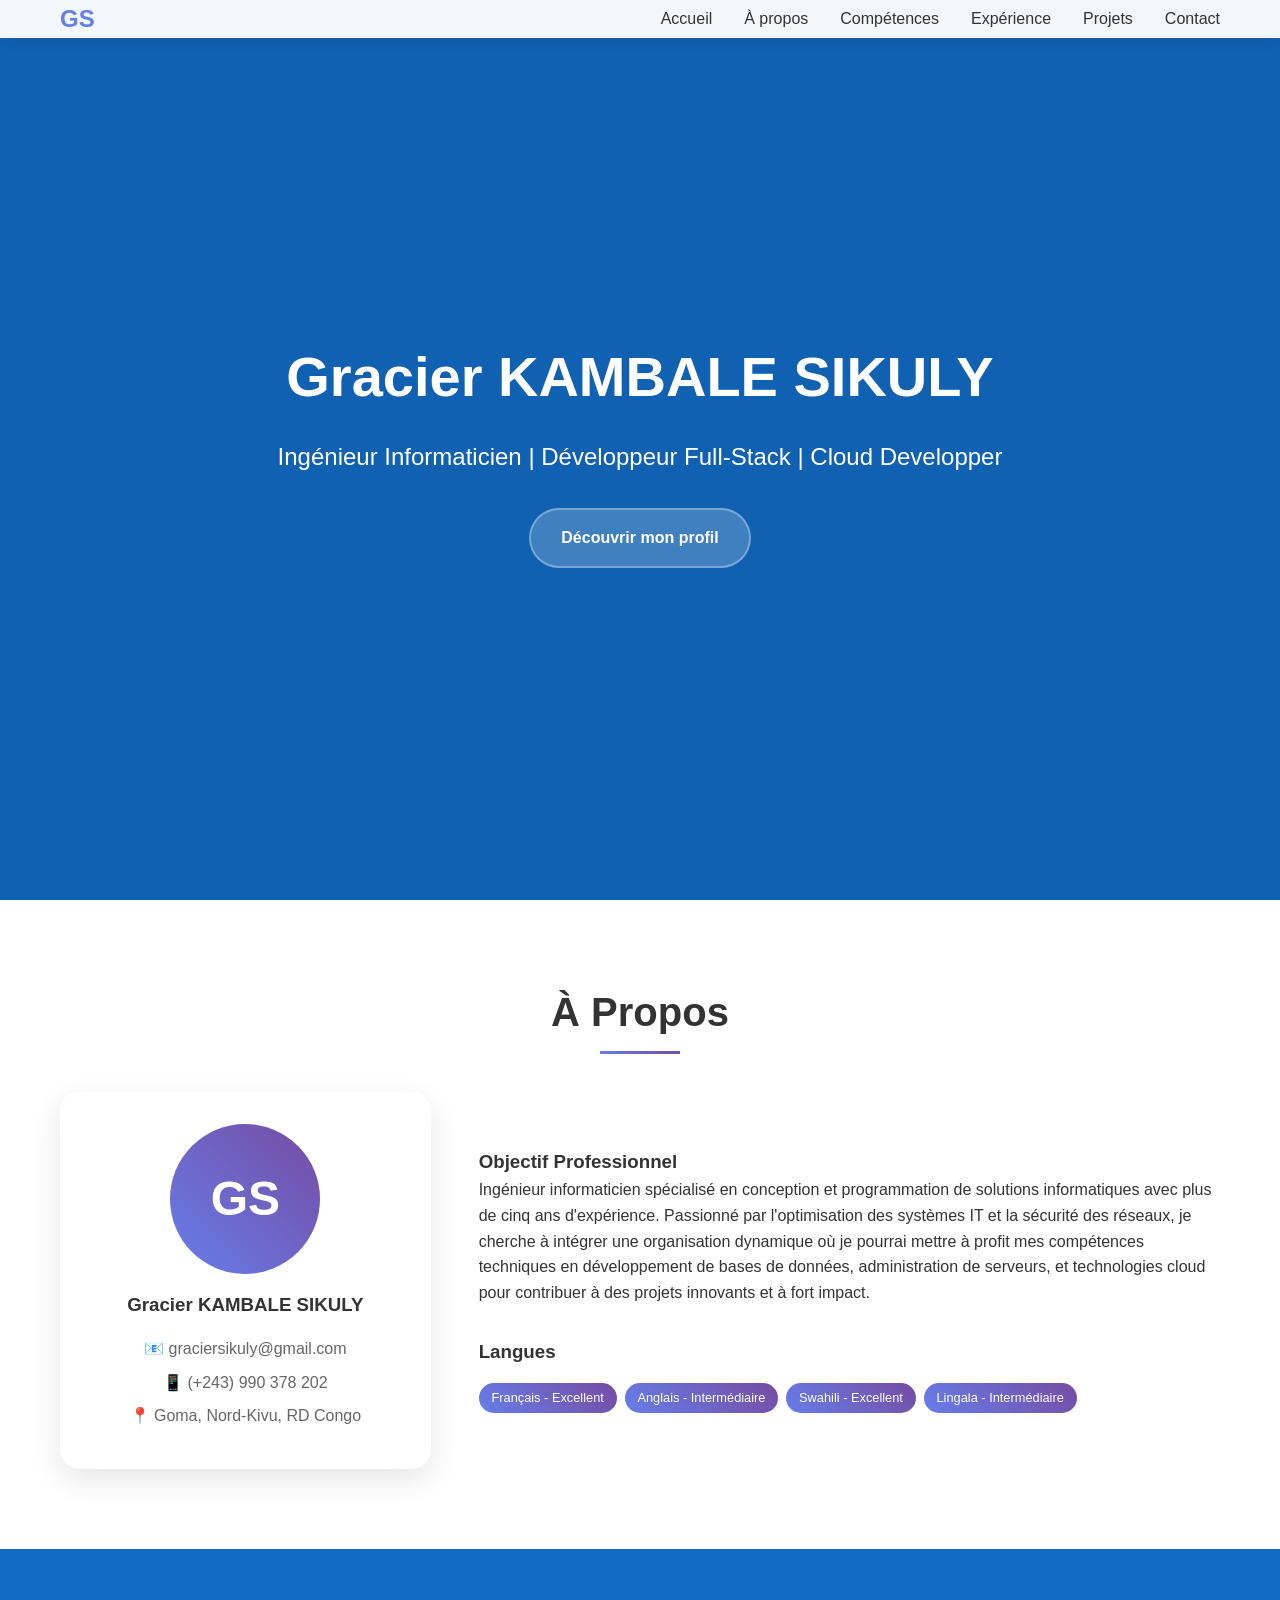
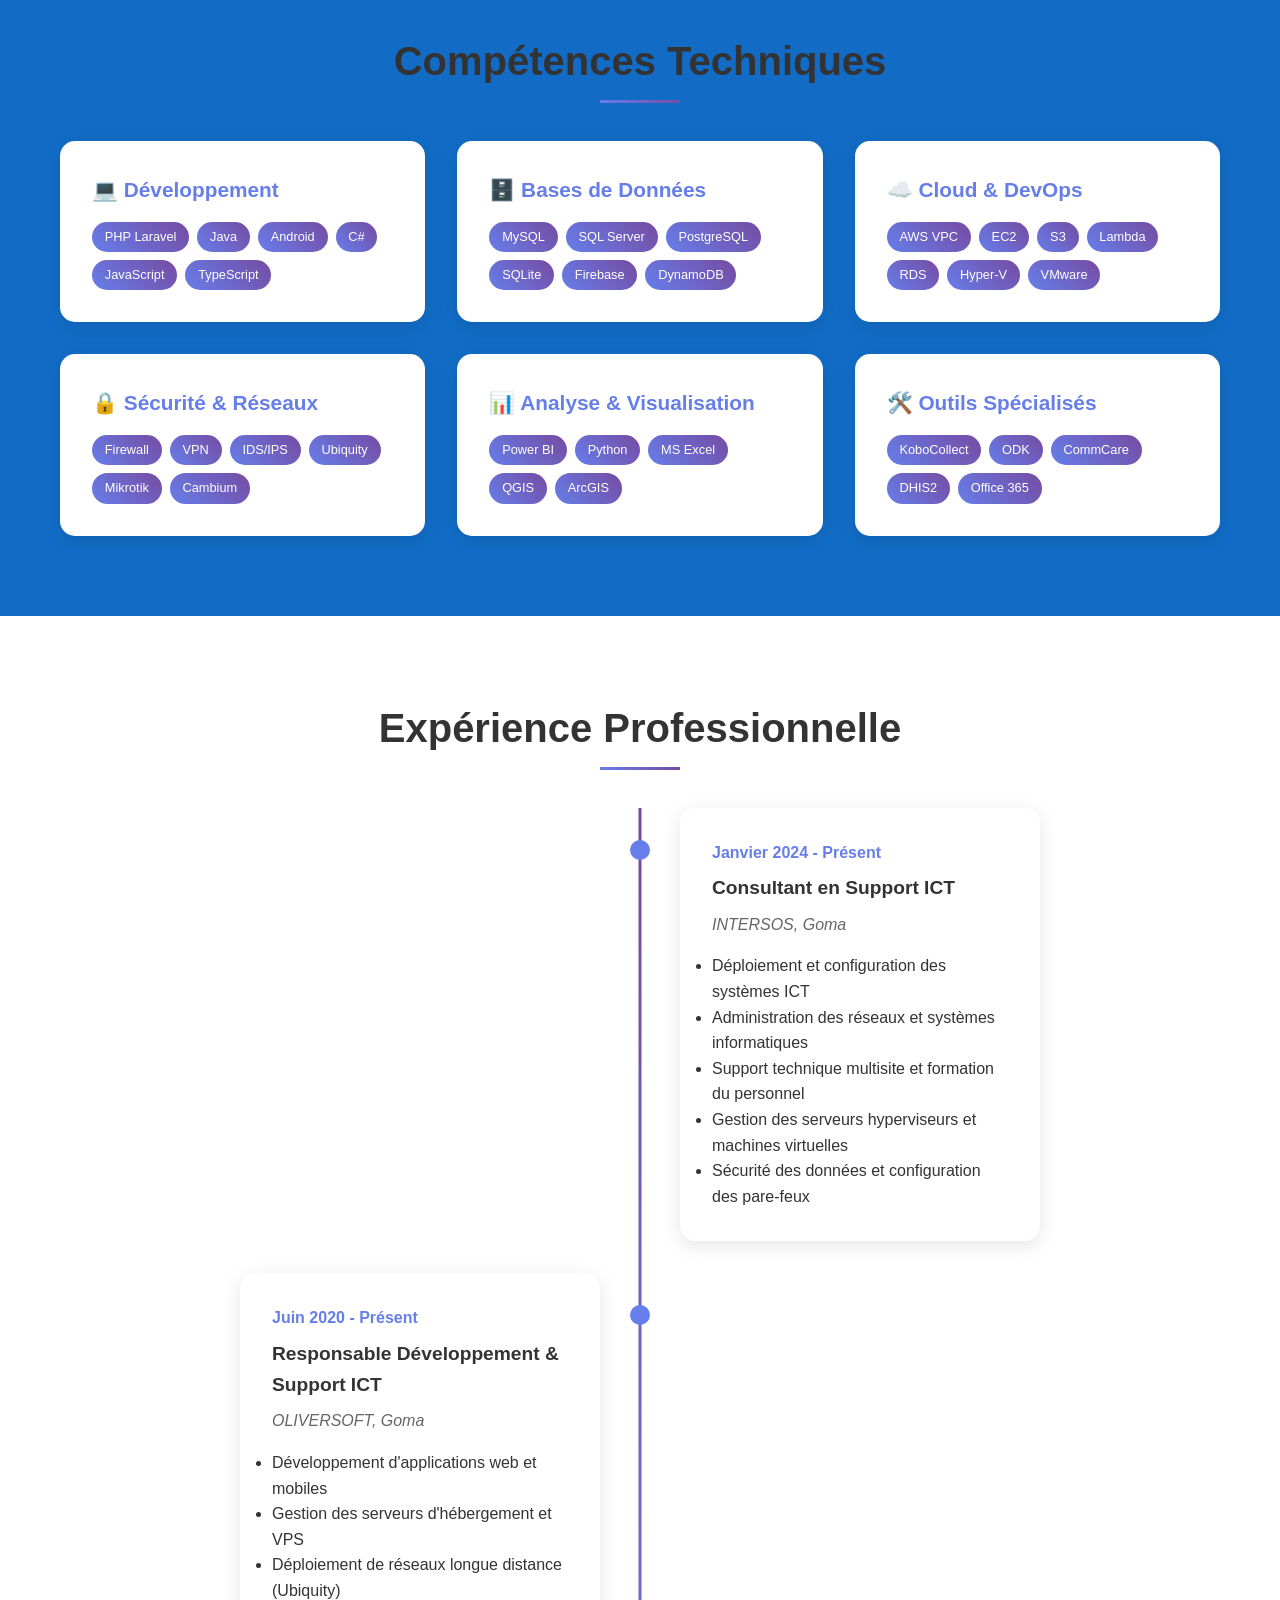
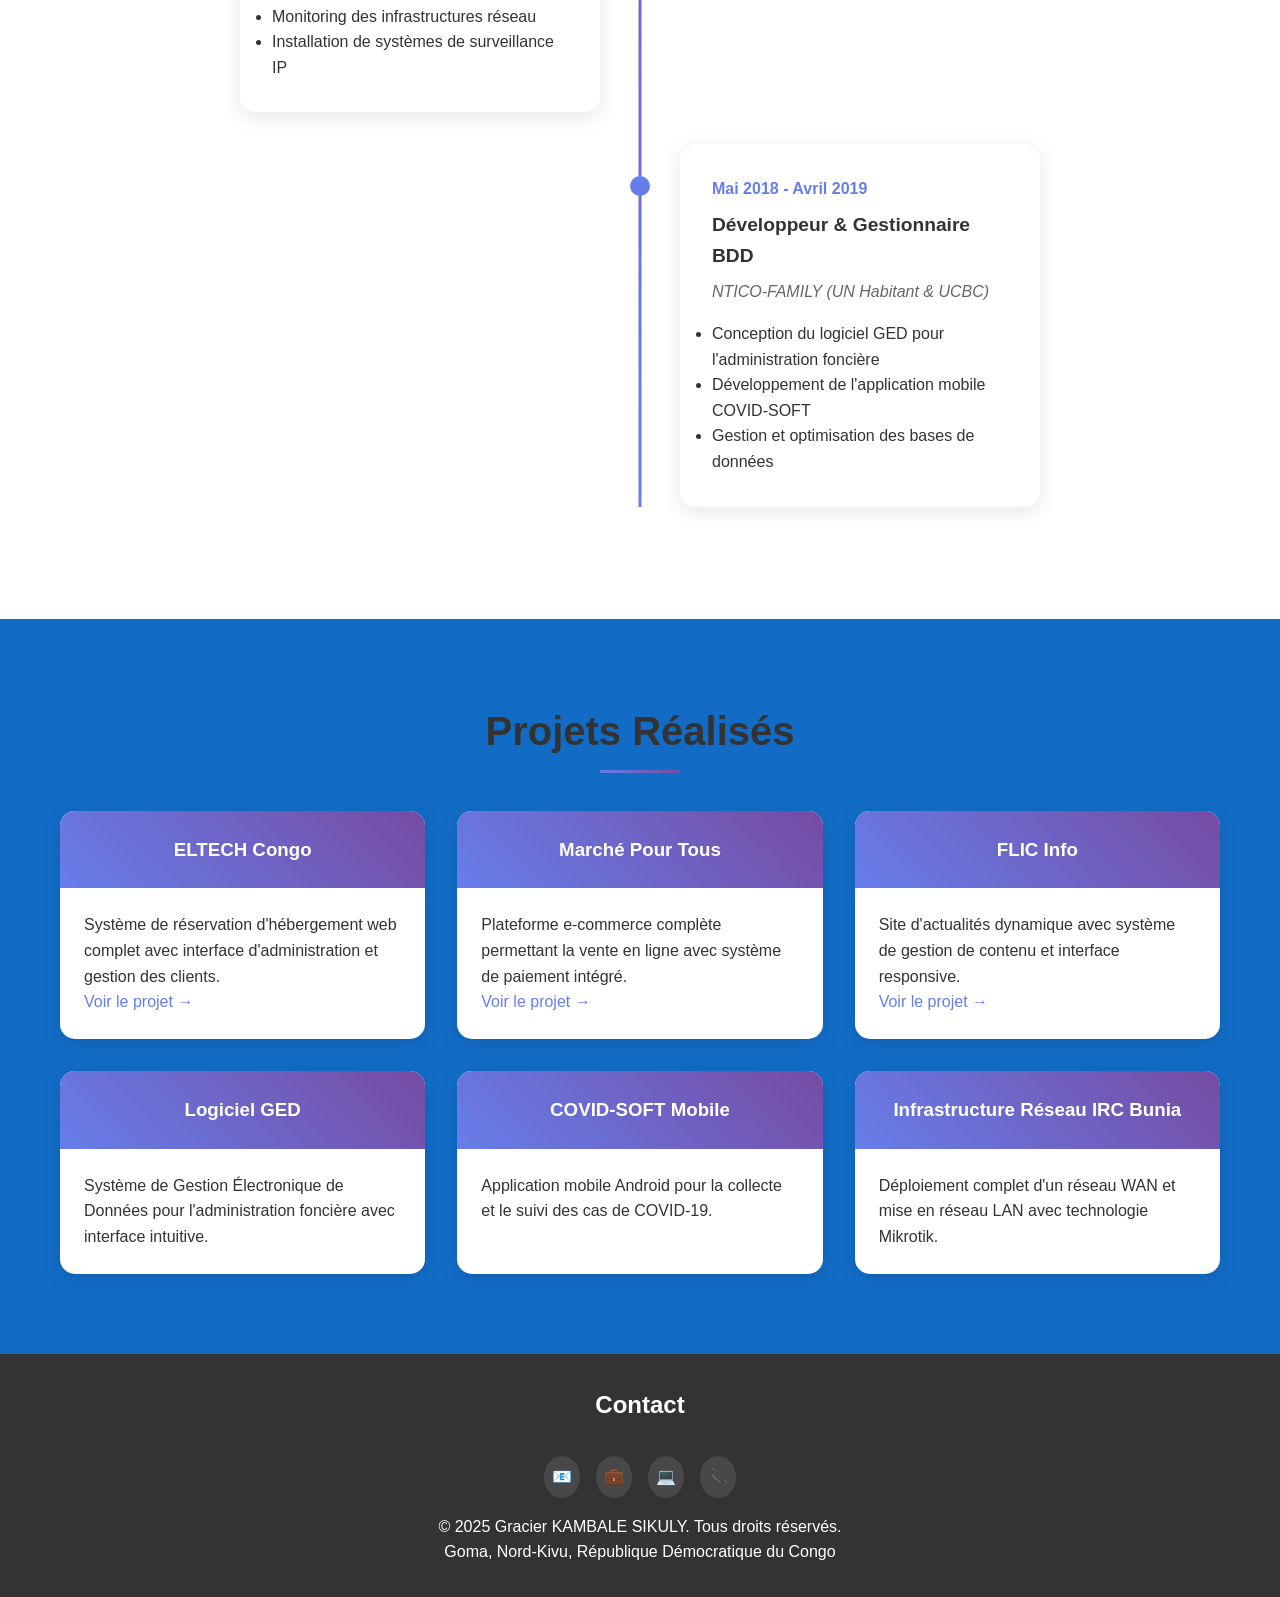
==== commit 8607dc13: "Update subtitle and remove birth date from profile" ====
--- a/index.html
+++ b/index.html
@@ -440,7 +440,7 @@
     <section id="home" class="hero">
         <div class="hero-content">
             <h1>Gracier KAMBALE SIKULY</h1>
-            <p class="subtitle">Ingénieur Informaticien | Développeur Full-Stack | Expert Cloud & Sécurité</p>
+            <p class="subtitle">Ingénieur Informaticien | Développeur Full-Stack | Cloud Developper</p>
             <a href="#about" class="cta-button">Découvrir mon profil</a>
         </div>
     </section>
@@ -452,7 +452,6 @@
                 <div class="profile-card">
                     <div class="profile-img">GS</div>
                     <h3>Gracier KAMBALE SIKULY</h3>
-                    <p>Né le 19 juin 1996</p>
                     <div class="contact-info">
                         <p>📧 graciersikuly@gmail.com</p>
                         <p>📱 (+243) 990 378 202</p>
@@ -723,4 +722,4 @@
         });
     </script>
 </body>
-</html>+</html>
